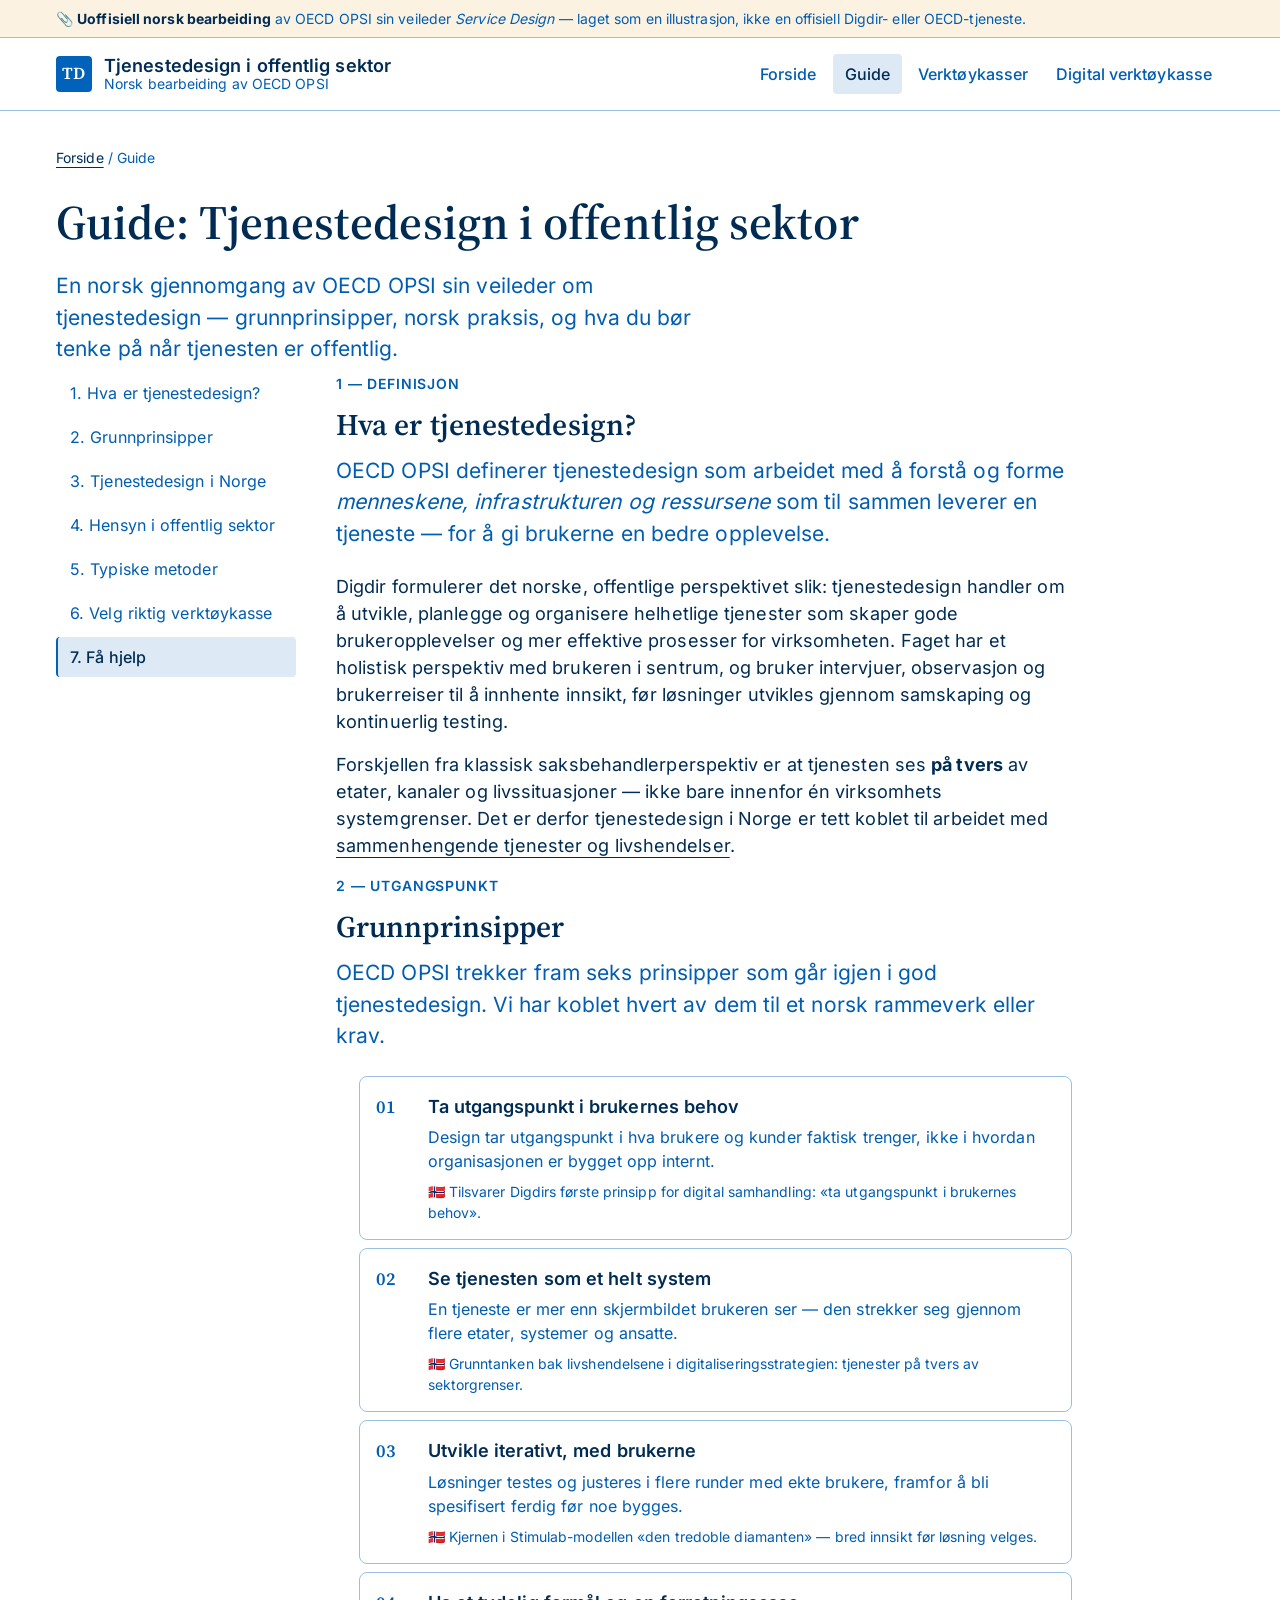
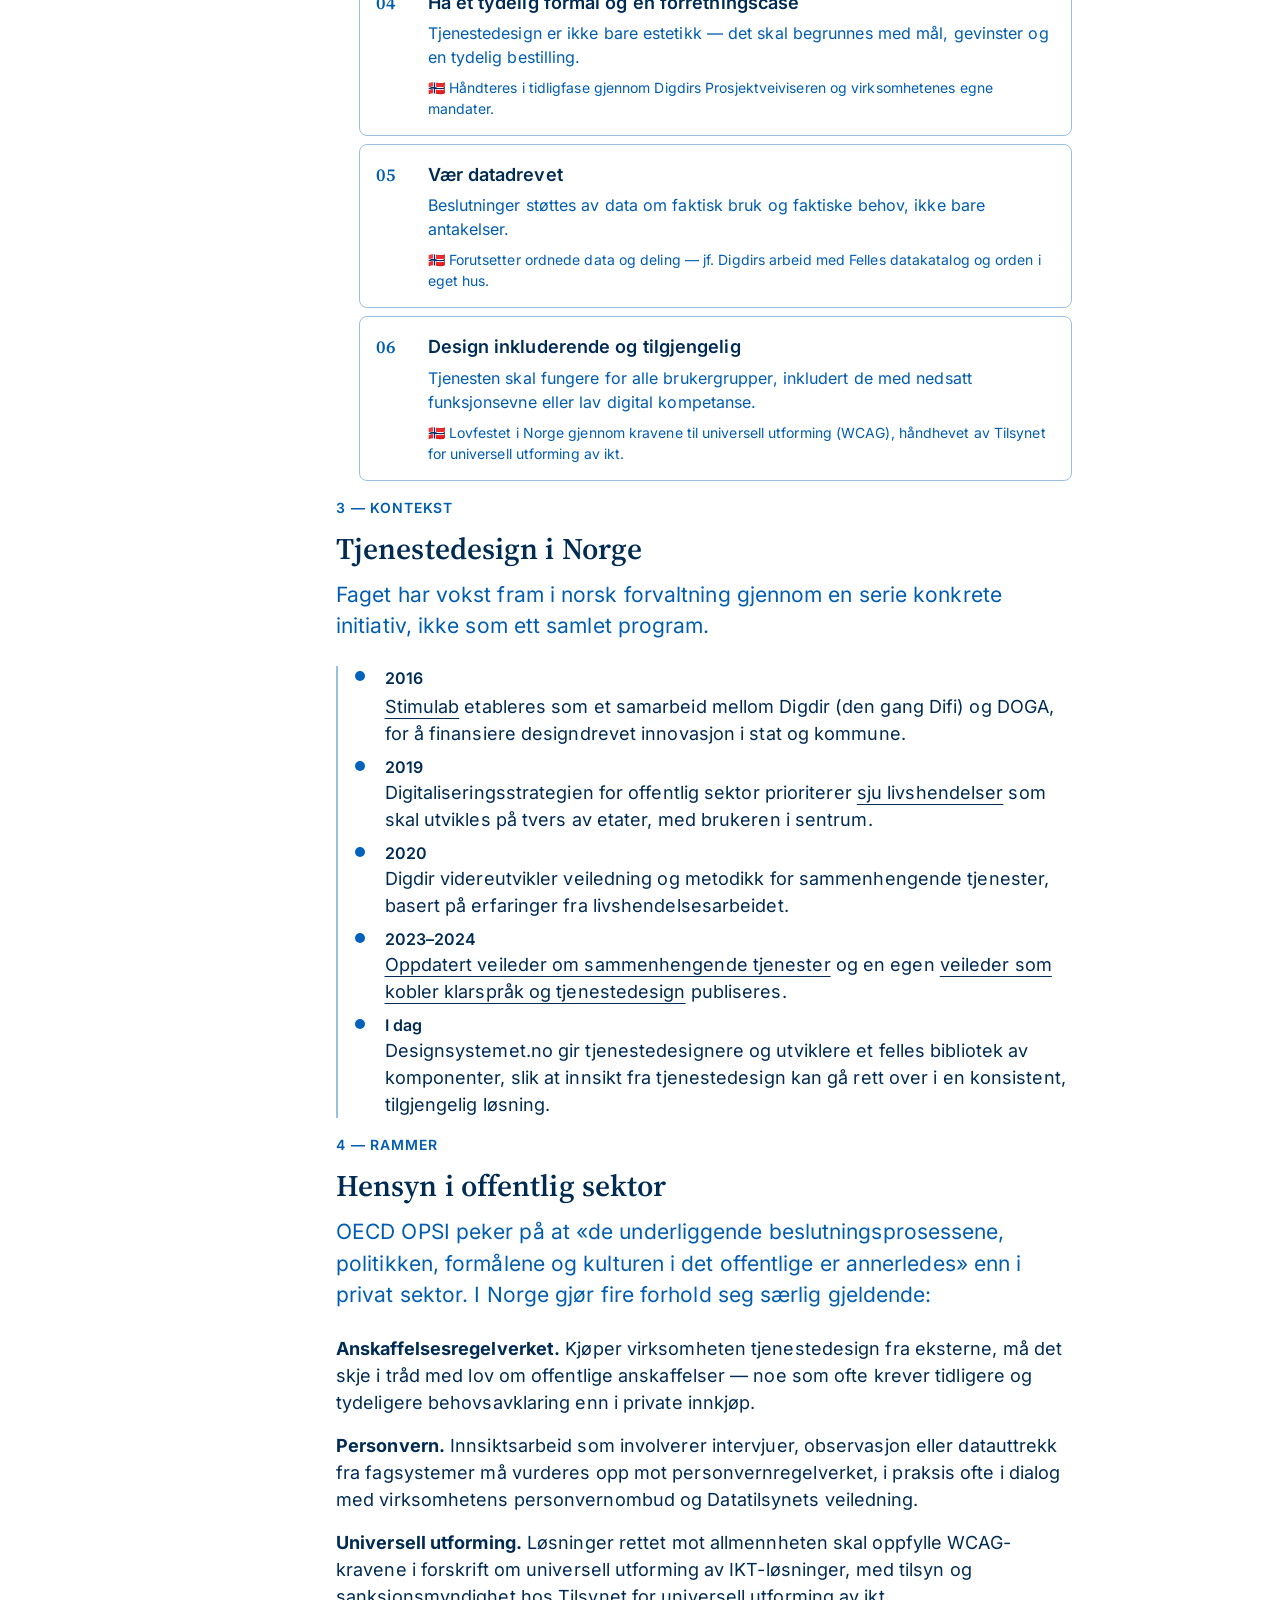
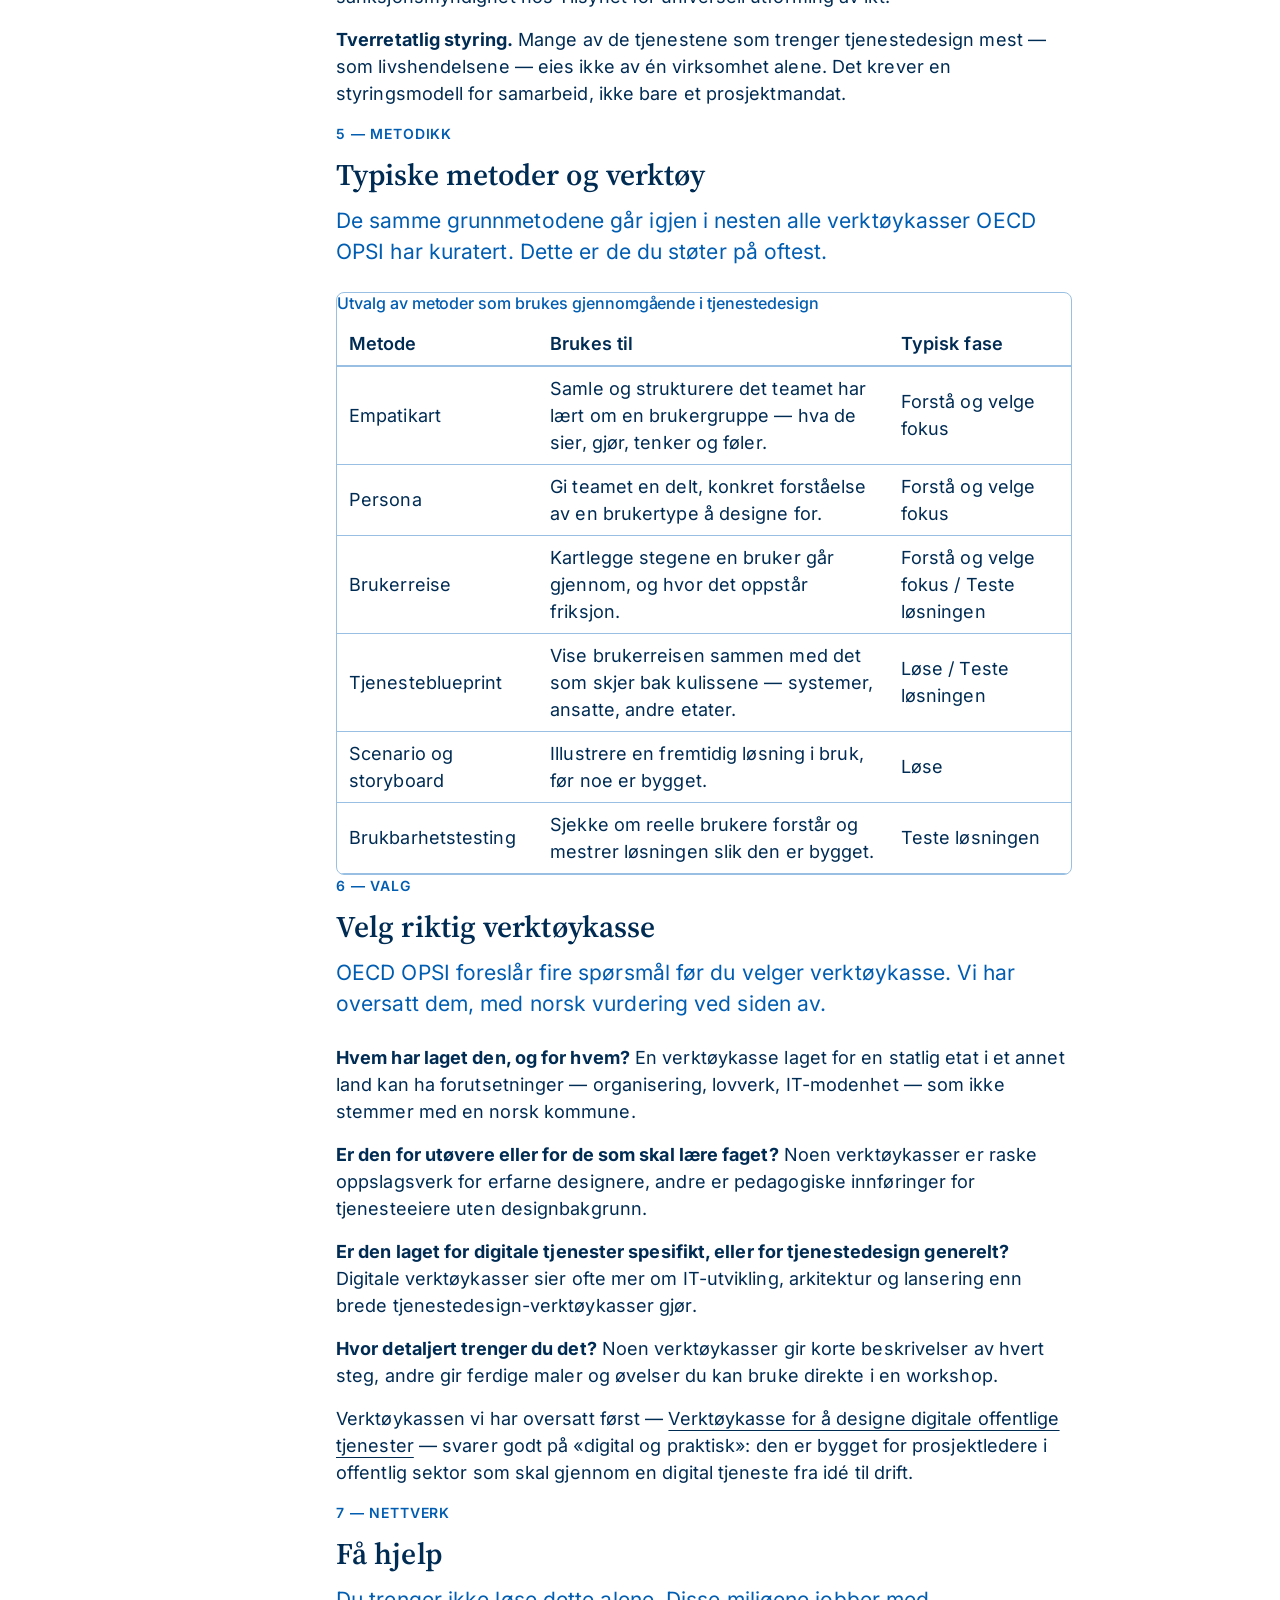
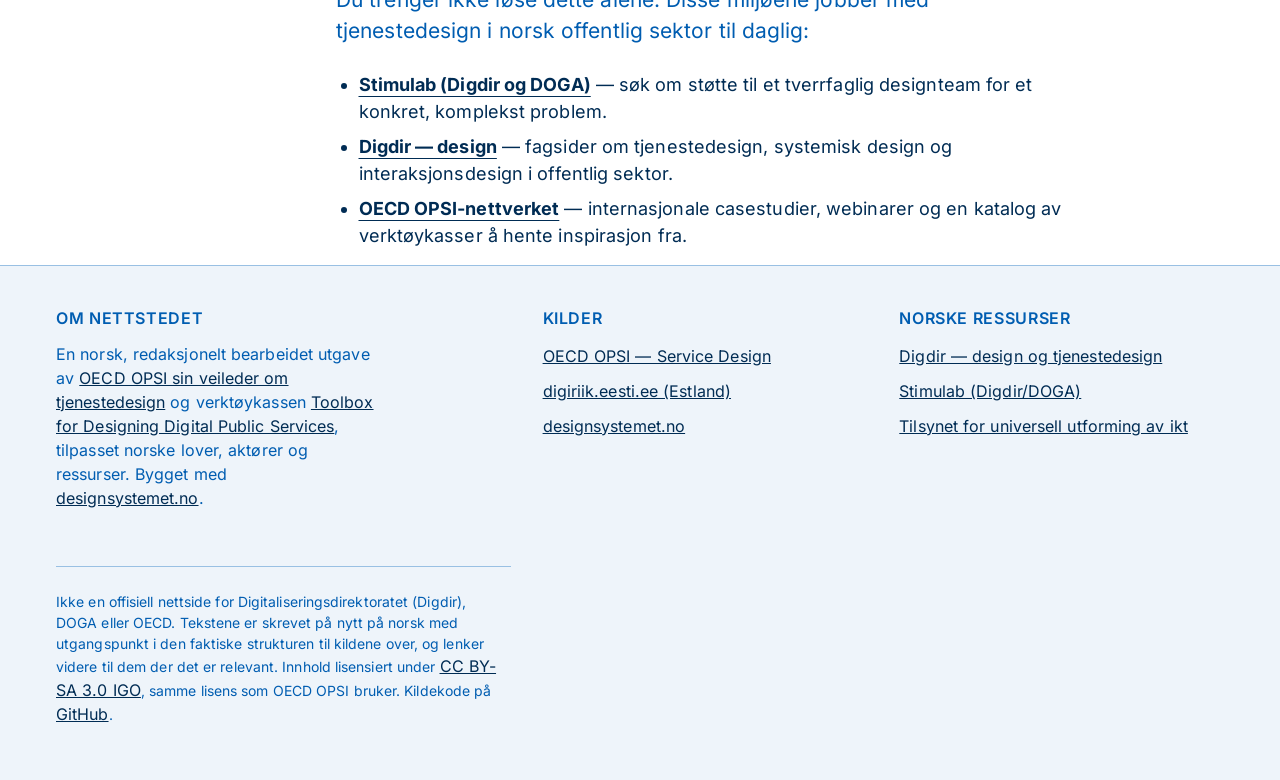
==== guide/index.html @ 81348924 "Første versjon: norsk lokalisering av OECD OPSI Service Design Statisk nettsted som bearbeider OECD " ====
<!DOCTYPE html>
<html lang="nb">
<head>
<meta charset="utf-8">
<meta name="viewport" content="width=device-width, initial-scale=1">
<title>Guide: Tjenestedesign i offentlig sektor</title>
<meta name="description" content="Grunnprinsipper, norsk praksis og hensyn i offentlig sektor — norsk gjennomgang av OECD OPSI sin veileder om tjenestedesign.">
<link rel="canonical" href="https://finnuro.github.io/tjenestedesign-no/guide/">
<link rel="icon" href="../assets/favicon.svg" type="image/svg+xml">
<link rel="stylesheet" href="../assets/css/fonts.css">
<link rel="stylesheet" href="../assets/css/vendor/designsystemet.css">
<link rel="stylesheet" href="../assets/css/vendor/designsystemet-theme.css">
<link rel="stylesheet" href="../assets/css/site.css">
<meta property="og:title" content="Guide: Tjenestedesign i offentlig sektor">
<meta property="og:description" content="Grunnprinsipper, norsk praksis og hensyn i offentlig sektor — norsk gjennomgang av OECD OPSI sin veileder om tjenestedesign.">
<meta property="og:type" content="website">
</head>
<body>

<a class="ds-link skip-to-content" href="#main">Hopp til innhold</a>

<div class="disclaimer-bar">
  <div class="wrap">
    <span>📎 <strong>Uoffisiell norsk bearbeiding</strong> av OECD OPSI sin veileder <em>Service Design</em> — laget som en illustrasjon, ikke en offisiell Digdir- eller OECD-tjeneste.</span>
  </div>
</div>

<header class="site-header">
  <div class="wrap">
    <a class="brand plain" href="../">
      <span class="brand__mark" aria-hidden="true">TD</span>
      <span class="brand__text">
        <span class="brand__title">Tjenestedesign i offentlig sektor</span>
        <span class="brand__subtitle">Norsk bearbeiding av OECD OPSI</span>
      </span>
    </a>
    <nav class="main-nav" aria-label="Hovedmeny">
      <a href="../">Forside</a>
      <a href="../guide/" aria-current="page">Guide</a>
      <a href="../verktoykasser/">Verktøykasser</a>
      <a href="../verktoykasser/digitale-offentlige-tjenester/">Digital verktøykasse</a>
    </nav>
  </div>
</header>

<main id="main">
  <div class="wrap page-head">
    <span style="font-size:var(--ds-body-xs-font-size); color:var(--ds-color-text-subtle);"><a class="ds-link" href="../">Forside</a> / Guide</span>
    <h1>Guide: Tjenestedesign i offentlig sektor</h1>
    <p class="lead">En norsk gjennomgang av OECD OPSI sin veileder om tjenestedesign — grunnprinsipper, norsk praksis, og hva du bør tenke på når tjenesten er offentlig.</p>
  </div>

  <div class="wrap guide-layout">
    <nav class="guide-nav" aria-label="Innhold i guiden">
      <a href="#hva-er-tjenestedesign" data-anchor="hva-er-tjenestedesign">1. Hva er tjenestedesign?</a>
      <a href="#grunnprinsipper" data-anchor="grunnprinsipper">2. Grunnprinsipper</a>
      <a href="#tjenestedesign-i-norge" data-anchor="tjenestedesign-i-norge">3. Tjenestedesign i Norge</a>
      <a href="#hensyn-offentlig-sektor" data-anchor="hensyn-offentlig-sektor">4. Hensyn i offentlig sektor</a>
      <a href="#metoder-og-verktoy" data-anchor="metoder-og-verktoy">5. Typiske metoder</a>
      <a href="#velge-verktoykasse" data-anchor="velge-verktoykasse">6. Velg riktig verktøykasse</a>
      <a href="#fa-hjelp" data-anchor="fa-hjelp">7. Få hjelp</a>
    </nav>

    <article class="guide-article">
      <section id="hva-er-tjenestedesign">
        <span class="section-num">1 — Definisjon</span>
        <h2>Hva er tjenestedesign?</h2>
        <p class="intro">OECD OPSI definerer tjenestedesign som arbeidet med å forstå og forme <em>menneskene, infrastrukturen og ressursene</em> som til sammen leverer en tjeneste — for å gi brukerne en bedre opplevelse.</p>
        <p>Digdir formulerer det norske, offentlige perspektivet slik: tjenestedesign handler om å utvikle, planlegge og organisere helhetlige tjenester som skaper gode brukeropplevelser og mer effektive prosesser for virksomheten. Faget har et holistisk perspektiv med brukeren i sentrum, og bruker intervjuer, observasjon og brukerreiser til å innhente innsikt, før løsninger utvikles gjennom samskaping og kontinuerlig testing.</p>
        <p>Forskjellen fra klassisk saksbehandlerperspektiv er at tjenesten ses <strong>på tvers</strong> av etater, kanaler og livssituasjoner — ikke bare innenfor én virksomhets systemgrenser. Det er derfor tjenestedesign i Norge er tett koblet til arbeidet med <a class="ds-link" href="https://www.digdir.no/sammenhengende-tjenester/arbeidet-med-de-sju-livshendelsene/1170" target="_blank" rel="noopener">sammenhengende tjenester og livshendelser</a>.</p>
      </section>

      <section id="grunnprinsipper">
        <span class="section-num">2 — Utgangspunkt</span>
        <h2>Grunnprinsipper</h2>
        <p class="intro">OECD OPSI trekker fram seks prinsipper som går igjen i god tjenestedesign. Vi har koblet hvert av dem til et norsk rammeverk eller krav.</p>
        <ol class="principle-list">
          <li>
            <span class="n">01</span>
            <div>
              <h4>Ta utgangspunkt i brukernes behov</h4>
              <p>Design tar utgangspunkt i hva brukere og kunder faktisk trenger, ikke i hvordan organisasjonen er bygget opp internt.</p>
              <span class="no-note">🇳🇴 Tilsvarer Digdirs første prinsipp for digital samhandling: «ta utgangspunkt i brukernes behov».</span>
            </div>
          </li>
          <li>
            <span class="n">02</span>
            <div>
              <h4>Se tjenesten som et helt system</h4>
              <p>En tjeneste er mer enn skjermbildet brukeren ser — den strekker seg gjennom flere etater, systemer og ansatte.</p>
              <span class="no-note">🇳🇴 Grunntanken bak livshendelsene i digitaliseringsstrategien: tjenester på tvers av sektorgrenser.</span>
            </div>
          </li>
          <li>
            <span class="n">03</span>
            <div>
              <h4>Utvikle iterativt, med brukerne</h4>
              <p>Løsninger testes og justeres i flere runder med ekte brukere, framfor å bli spesifisert ferdig før noe bygges.</p>
              <span class="no-note">🇳🇴 Kjernen i Stimulab-modellen «den tredoble diamanten» — bred innsikt før løsning velges.</span>
            </div>
          </li>
          <li>
            <span class="n">04</span>
            <div>
              <h4>Ha et tydelig formål og en forretningscase</h4>
              <p>Tjenestedesign er ikke bare estetikk — det skal begrunnes med mål, gevinster og en tydelig bestilling.</p>
              <span class="no-note">🇳🇴 Håndteres i tidligfase gjennom Digdirs Prosjektveiviseren og virksomhetenes egne mandater.</span>
            </div>
          </li>
          <li>
            <span class="n">05</span>
            <div>
              <h4>Vær datadrevet</h4>
              <p>Beslutninger støttes av data om faktisk bruk og faktiske behov, ikke bare antakelser.</p>
              <span class="no-note">🇳🇴 Forutsetter ordnede data og deling — jf. Digdirs arbeid med Felles datakatalog og orden i eget hus.</span>
            </div>
          </li>
          <li>
            <span class="n">06</span>
            <div>
              <h4>Design inkluderende og tilgjengelig</h4>
              <p>Tjenesten skal fungere for alle brukergrupper, inkludert de med nedsatt funksjonsevne eller lav digital kompetanse.</p>
              <span class="no-note">🇳🇴 Lovfestet i Norge gjennom kravene til universell utforming (WCAG), håndhevet av Tilsynet for universell utforming av ikt.</span>
            </div>
          </li>
        </ol>
      </section>

      <section id="tjenestedesign-i-norge">
        <span class="section-num">3 — Kontekst</span>
        <h2>Tjenestedesign i Norge</h2>
        <p class="intro">Faget har vokst fram i norsk forvaltning gjennom en serie konkrete initiativ, ikke som ett samlet program.</p>
        <ul class="timeline">
          <li><span class="yr">2016</span><p><a class="ds-link" href="https://doga.no/aktiviteter/design-og-innovasjon/stimulab/dette-er-stimulab/" target="_blank" rel="noopener">Stimulab</a> etableres som et samarbeid mellom Digdir (den gang Difi) og DOGA, for å finansiere designdrevet innovasjon i stat og kommune.</p></li>
          <li><span class="yr">2019</span>Digitaliseringsstrategien for offentlig sektor prioriterer <a class="ds-link" href="https://www.digdir.no/handlingsplanen/prioriterte-livshendelser/2594" target="_blank" rel="noopener">sju livshendelser</a> som skal utvikles på tvers av etater, med brukeren i sentrum.</li>
          <li><span class="yr">2020</span>Digdir videreutvikler veiledning og metodikk for sammenhengende tjenester, basert på erfaringer fra livshendelsesarbeidet.</li>
          <li><span class="yr">2023–2024</span><a class="ds-link" href="https://www.digdir.no/sammenhengende-tjenester/oppdatert-veileder-om-sammenhengende-tjenester/5551" target="_blank" rel="noopener">Oppdatert veileder om sammenhengende tjenester</a> og en egen <a class="ds-link" href="https://www.digdir.no/klart-sprak/ny-veileder-om-klart-sprak-i-utvikling-av-digitale-tjenester/3603" target="_blank" rel="noopener">veileder som kobler klarspråk og tjenestedesign</a> publiseres.</li>
          <li><span class="yr">I dag</span>Designsystemet.no gir tjenestedesignere og utviklere et felles bibliotek av komponenter, slik at innsikt fra tjenestedesign kan gå rett over i en konsistent, tilgjengelig løsning.</li>
        </ul>
      </section>

      <section id="hensyn-offentlig-sektor">
        <span class="section-num">4 — Rammer</span>
        <h2>Hensyn i offentlig sektor</h2>
        <p class="intro">OECD OPSI peker på at «de underliggende beslutningsprosessene, politikken, formålene og kulturen i det offentlige er annerledes» enn i privat sektor. I Norge gjør fire forhold seg særlig gjeldende:</p>
        <p><strong>Anskaffelsesregelverket.</strong> Kjøper virksomheten tjenestedesign fra eksterne, må det skje i tråd med lov om offentlige anskaffelser — noe som ofte krever tidligere og tydeligere behovsavklaring enn i private innkjøp.</p>
        <p><strong>Personvern.</strong> Innsiktsarbeid som involverer intervjuer, observasjon eller datauttrekk fra fagsystemer må vurderes opp mot personvernregelverket, i praksis ofte i dialog med virksomhetens personvernombud og Datatilsynets veiledning.</p>
        <p><strong>Universell utforming.</strong> Løsninger rettet mot allmennheten skal oppfylle WCAG-kravene i forskrift om universell utforming av IKT-løsninger, med tilsyn og sanksjonsmyndighet hos Tilsynet for universell utforming av ikt.</p>
        <p><strong>Tverretatlig styring.</strong> Mange av de tjenestene som trenger tjenestedesign mest — som livshendelsene — eies ikke av én virksomhet alene. Det krever en styringsmodell for samarbeid, ikke bare et prosjektmandat.</p>
      </section>

      <section id="metoder-og-verktoy">
        <span class="section-num">5 — Metodikk</span>
        <h2>Typiske metoder og verktøy</h2>
        <p class="intro">De samme grunnmetodene går igjen i nesten alle verktøykasser OECD OPSI har kuratert. Dette er de du støter på oftest.</p>
        <div class="table-scroll">
          <table class="ds-table">
            <caption>Utvalg av metoder som brukes gjennomgående i tjenestedesign</caption>
            <thead>
              <tr><th scope="col">Metode</th><th scope="col">Brukes til</th><th scope="col">Typisk fase</th></tr>
            </thead>
            <tbody>
              <tr><td>Empatikart</td><td>Samle og strukturere det teamet har lært om en brukergruppe — hva de sier, gjør, tenker og føler.</td><td>Forstå og velge fokus</td></tr>
              <tr><td>Persona</td><td>Gi teamet en delt, konkret forståelse av en brukertype å designe for.</td><td>Forstå og velge fokus</td></tr>
              <tr><td>Brukerreise</td><td>Kartlegge stegene en bruker går gjennom, og hvor det oppstår friksjon.</td><td>Forstå og velge fokus / Teste løsningen</td></tr>
              <tr><td>Tjenesteblueprint</td><td>Vise brukerreisen sammen med det som skjer bak kulissene — systemer, ansatte, andre etater.</td><td>Løse / Teste løsningen</td></tr>
              <tr><td>Scenario og storyboard</td><td>Illustrere en fremtidig løsning i bruk, før noe er bygget.</td><td>Løse</td></tr>
              <tr><td>Brukbarhetstesting</td><td>Sjekke om reelle brukere forstår og mestrer løsningen slik den er bygget.</td><td>Teste løsningen</td></tr>
            </tbody>
          </table>
        </div>
      </section>

      <section id="velge-verktoykasse">
        <span class="section-num">6 — Valg</span>
        <h2>Velg riktig verktøykasse</h2>
        <p class="intro">OECD OPSI foreslår fire spørsmål før du velger verktøykasse. Vi har oversatt dem, med norsk vurdering ved siden av.</p>
        <p><strong>Hvem har laget den, og for hvem?</strong> En verktøykasse laget for en statlig etat i et annet land kan ha forutsetninger — organisering, lovverk, IT-modenhet — som ikke stemmer med en norsk kommune.</p>
        <p><strong>Er den for utøvere eller for de som skal lære faget?</strong> Noen verktøykasser er raske oppslagsverk for erfarne designere, andre er pedagogiske innføringer for tjenesteeiere uten designbakgrunn.</p>
        <p><strong>Er den laget for digitale tjenester spesifikt, eller for tjenestedesign generelt?</strong> Digitale verktøykasser sier ofte mer om IT-utvikling, arkitektur og lansering enn brede tjenestedesign-verktøykasser gjør.</p>
        <p><strong>Hvor detaljert trenger du det?</strong> Noen verktøykasser gir korte beskrivelser av hvert steg, andre gir ferdige maler og øvelser du kan bruke direkte i en workshop.</p>
        <p>Verktøykassen vi har oversatt først — <a class="ds-link" href="../verktoykasser/digitale-offentlige-tjenester/">Verktøykasse for å designe digitale offentlige tjenester</a> — svarer godt på «digital og praktisk»: den er bygget for prosjektledere i offentlig sektor som skal gjennom en digital tjeneste fra idé til drift.</p>
      </section>

      <section id="fa-hjelp">
        <span class="section-num">7 — Nettverk</span>
        <h2>Få hjelp</h2>
        <p class="intro">Du trenger ikke løse dette alene. Disse miljøene jobber med tjenestedesign i norsk offentlig sektor til daglig:</p>
        <ul>
          <li><strong><a class="ds-link" href="https://doga.no/aktiviteter/design-og-innovasjon/stimulab/" target="_blank" rel="noopener">Stimulab (Digdir og DOGA)</a></strong> — søk om støtte til et tverrfaglig designteam for et konkret, komplekst problem.</li>
          <li><strong><a class="ds-link" href="https://www.digdir.no/innovasjon/design/3075" target="_blank" rel="noopener">Digdir — design</a></strong> — fagsider om tjenestedesign, systemisk design og interaksjonsdesign i offentlig sektor.</li>
          <li><strong><a class="ds-link" href="https://oecd-opsi.org/guide/service-design/" target="_blank" rel="noopener">OECD OPSI-nettverket</a></strong> — internasjonale casestudier, webinarer og en katalog av verktøykasser å hente inspirasjon fra.</li>
        </ul>
      </section>
    </article>
  </div>
</main>

<footer class="site-footer">
  <div class="wrap">
    <div>
      <h3>Om nettstedet</h3>
      <p style="font-size:var(--ds-body-sm-font-size); color:var(--ds-color-text-subtle); max-width:32ch; margin:0;">
        En norsk, redaksjonelt bearbeidet utgave av
        <a href="https://oecd-opsi.org/guide/service-design/" target="_blank" rel="noopener">OECD OPSI sin veileder om tjenestedesign</a>
        og verktøykassen
        <a href="https://oecd-opsi.org/toolkits/toolbox-for-designing-digital-public-services/" target="_blank" rel="noopener">Toolbox for Designing Digital Public Services</a>,
        tilpasset norske lover, aktører og ressurser. Bygget med
        <a href="https://designsystemet.no/" target="_blank" rel="noopener">designsystemet.no</a>.
      </p>
    </div>
    <div>
      <h3>Kilder</h3>
      <ul>
        <li><a href="https://oecd-opsi.org/guide/service-design/" target="_blank" rel="noopener">OECD OPSI — Service Design</a></li>
        <li><a href="https://digiriik.eesti.ee/" target="_blank" rel="noopener">digiriik.eesti.ee (Estland)</a></li>
        <li><a href="https://designsystemet.no/" target="_blank" rel="noopener">designsystemet.no</a></li>
      </ul>
    </div>
    <div>
      <h3>Norske ressurser</h3>
      <ul>
        <li><a href="https://www.digdir.no/innovasjon/design/3075" target="_blank" rel="noopener">Digdir — design og tjenestedesign</a></li>
        <li><a href="https://doga.no/aktiviteter/design-og-innovasjon/stimulab/" target="_blank" rel="noopener">Stimulab (Digdir/DOGA)</a></li>
        <li><a href="https://www.uutilsynet.no/" target="_blank" rel="noopener">Tilsynet for universell utforming av ikt</a></li>
      </ul>
    </div>
    <p class="fine">
      Ikke en offisiell nettside for Digitaliseringsdirektoratet (Digdir), DOGA eller OECD. Tekstene er skrevet på nytt på norsk med utgangspunkt i den faktiske strukturen til kildene over, og lenker videre til dem der det er relevant. Innhold lisensiert under
      <a href="https://creativecommons.org/licenses/by-sa/3.0/igo/" target="_blank" rel="noopener">CC BY-SA 3.0 IGO</a>, samme lisens som OECD OPSI bruker. Kildekode på
      <a href="https://github.com/FinnurO/tjenestedesign-no" target="_blank" rel="noopener">GitHub</a>.
    </p>
  </div>
</footer>

<script>
(function(){
  // --- Bridge Artifact-/nettleser-tema til designsystemet sitt data-color-scheme ---
  var root = document.documentElement;
  function syncScheme(){
    var t = root.getAttribute('data-theme');
    root.setAttribute('data-color-scheme', t === 'dark' ? 'dark' : t === 'light' ? 'light' : 'auto');
  }
  syncScheme();
  new MutationObserver(syncScheme).observe(root, { attributes:true, attributeFilter:['data-theme'] });

  // --- Guide: fremhev aktivt underkapittel i venstremenyen ved skrolling ---
  var guideSections = document.querySelectorAll('.guide-article > section[id]');
  var guideLinks = document.querySelectorAll('.guide-nav a');
  if(guideSections.length && 'IntersectionObserver' in window){
    var io = new IntersectionObserver(function(entries){
      entries.forEach(function(e){
        if(e.isIntersecting){
          guideLinks.forEach(function(l){ l.classList.toggle('active', l.dataset.anchor === e.target.id); });
        }
      });
    }, { rootMargin: '-20% 0px -70% 0px' });
    guideSections.forEach(function(s){ io.observe(s); });
  }
})();
</script>
</body>
</html>
---- assets/css/fonts.css ----
/*!
 * Selv-hostede fonter — Inter og Source Serif 4, begge lisensiert under
 * SIL Open Font License 1.1, hentet som variabel-font-filer (latin-
 * subsett, dekker norske æ/ø/å) fra Google Fonts.
 * Selv-hostet av personvernhensyn, i tråd med praksis ellers i norsk
 * offentlig sektor (unngår at besøkendes IP sendes til Google ved lasting).
 */
@font-face{
  font-family:'Inter';
  font-style:normal;
  font-weight:400 700;
  font-display:swap;
  src:url('../fonts/Inter-variable-latin.woff2') format('woff2-variations'), url('../fonts/Inter-variable-latin.woff2') format('woff2');
}
@font-face{
  font-family:'Source Serif 4';
  font-style:normal;
  font-weight:500 600;
  font-display:swap;
  src:url('../fonts/SourceSerif4-variable-latin.woff2') format('woff2-variations'), url('../fonts/SourceSerif4-variable-latin.woff2') format('woff2');
}
---- assets/css/vendor/designsystemet-theme.css ----
/*!
 * Designsystemet — tema/tokens (farger, typografi, størrelser, lys/mørk)
 * Kilde: @digdir/designsystemet-css v1.21.0 (dist/theme/designsystemet.css)
 * https://designsystemet.no/ · https://github.com/digdir/designsystemet
 * (c) Digitaliseringsdirektoratet (Digdir) — lisensiert under MIT.
 */
@layer ds.theme.size-mode{:root{--ds-size-mode-font-size--sm:1;--ds-size-mode-font-size--md:1.125;--ds-size-mode-font-size--lg:1.3125}:root,[data-size]{--ds-size:var(--ds-size--md);--ds-size--sm:var(--ds-size,);--ds-size--md:var(--ds-size,);--ds-size--lg:var(--ds-size,);--ds-size-mode-font-size:var(--ds-size--sm, var(--ds-size-mode-font-size--sm)) var(--ds-size--md, var(--ds-size-mode-font-size--md)) var(--ds-size--lg, var(--ds-size-mode-font-size--lg))}[data-size=sm]{--ds-size:var(--ds-size--sm)}[data-size=md]{--ds-size:var(--ds-size--md)}[data-size=lg]{--ds-size:var(--ds-size--lg)}}@layer ds.theme.type-scale{:root,[data-size]{--_ds-font-size-factor:calc(var(--ds-size-mode-font-size)/(var(--ds-size-base)/16));--ds-font-size-1:calc(0.75rem*var(--_ds-font-size-factor));--ds-font-size-2:calc(0.875rem*var(--_ds-font-size-factor));--ds-font-size-3:calc(1rem*var(--_ds-font-size-factor));--ds-font-size-4:calc(1.125rem*var(--_ds-font-size-factor));--ds-font-size-5:calc(1.3125rem*var(--_ds-font-size-factor));--ds-font-size-6:calc(1.5rem*var(--_ds-font-size-factor));--ds-font-size-7:calc(1.875rem*var(--_ds-font-size-factor));--ds-font-size-8:calc(2.25rem*var(--_ds-font-size-factor));--ds-font-size-9:calc(3rem*var(--_ds-font-size-factor));--ds-font-size-10:calc(3.75rem*var(--_ds-font-size-factor));--ds-heading-2xl-font-size:var(--ds-font-size-10);--ds-heading-xl-font-size:var(--ds-font-size-9);--ds-heading-lg-font-size:var(--ds-font-size-8);--ds-heading-md-font-size:var(--ds-font-size-7);--ds-heading-sm-font-size:var(--ds-font-size-6);--ds-heading-xs-font-size:var(--ds-font-size-5);--ds-heading-2xs-font-size:var(--ds-font-size-4);--ds-body-xl-font-size:var(--ds-font-size-6);--ds-body-lg-font-size:var(--ds-font-size-5);--ds-body-md-font-size:var(--ds-font-size-4);--ds-body-sm-font-size:var(--ds-font-size-3);--ds-body-xs-font-size:var(--ds-font-size-2);--ds-body-short-xl-font-size:var(--ds-font-size-6);--ds-body-short-lg-font-size:var(--ds-font-size-5);--ds-body-short-md-font-size:var(--ds-font-size-4);--ds-body-short-sm-font-size:var(--ds-font-size-3);--ds-body-short-xs-font-size:var(--ds-font-size-2);--ds-body-long-xl-font-size:var(--ds-font-size-6);--ds-body-long-lg-font-size:var(--ds-font-size-5);--ds-body-long-md-font-size:var(--ds-font-size-4);--ds-body-long-sm-font-size:var(--ds-font-size-3);--ds-body-long-xs-font-size:var(--ds-font-size-2)}@supports (width:round(down,.1em,1px)){:root,[data-size]{--ds-font-size-1:round(calc(0.75rem*var(--_ds-font-size-factor)), 1px);--ds-font-size-2:round(calc(0.875rem*var(--_ds-font-size-factor)), 1px);--ds-font-size-3:round(calc(1rem*var(--_ds-font-size-factor)), 1px);--ds-font-size-4:round(calc(1.125rem*var(--_ds-font-size-factor)), 1px);--ds-font-size-5:round(calc(1.3125rem*var(--_ds-font-size-factor)), 1px);--ds-font-size-6:round(calc(1.5rem*var(--_ds-font-size-factor)), 1px);--ds-font-size-7:round(calc(1.875rem*var(--_ds-font-size-factor)), 1px);--ds-font-size-8:round(calc(2.25rem*var(--_ds-font-size-factor)), 1px);--ds-font-size-9:round(calc(3rem*var(--_ds-font-size-factor)), 1px);--ds-font-size-10:round(calc(3.75rem*var(--_ds-font-size-factor)), 1px)}}}@layer ds.theme.color-scheme.light{:root,[data-color-scheme=light]{--ds-color-accent-background-default:#fff;--ds-color-accent-background-tinted:#eef4fa;--ds-color-accent-surface-default:#fff;--ds-color-accent-surface-tinted:#ddeaf6;--ds-color-accent-surface-hover:#c7ddf0;--ds-color-accent-surface-active:#afcee9;--ds-color-accent-border-subtle:#99c0e3;--ds-color-accent-border-default:#2a7cc5;--ds-color-accent-border-strong:#005db1;--ds-color-accent-text-subtle:#005db1;--ds-color-accent-text-default:#002c54;--ds-color-accent-base-default:#0062ba;--ds-color-accent-base-hover:#004f96;--ds-color-accent-base-active:#003d75;--ds-color-accent-base-contrast-subtle:#dbe9f5;--ds-color-accent-base-contrast-default:#fff;--ds-color-brand1-background-default:#fff;--ds-color-brand1-background-tinted:#edf5f3;--ds-color-brand1-surface-default:#fff;--ds-color-brand1-surface-tinted:#dcece8;--ds-color-brand1-surface-hover:#c6dfd9;--ds-color-brand1-surface-active:#add2c9;--ds-color-brand1-border-subtle:#96c5b9;--ds-color-brand1-border-default:#25876f;--ds-color-brand1-border-strong:#0b6a53;--ds-color-brand1-text-subtle:#0b6a53;--ds-color-brand1-text-default:#053227;--ds-color-brand1-base-default:#0d7a5f;--ds-color-brand1-base-hover:#0b644e;--ds-color-brand1-base-active:#084f3d;--ds-color-brand1-base-contrast-subtle:#ebf4f2;--ds-color-brand1-base-contrast-default:#fff;--ds-color-brand2-background-default:#fff;--ds-color-brand2-background-tinted:#f4f3f9;--ds-color-brand2-surface-default:#fff;--ds-color-brand2-surface-tinted:#eae7f3;--ds-color-brand2-surface-hover:#ddd7eb;--ds-color-brand2-surface-active:#cec6e3;--ds-color-brand2-border-subtle:#c1b6db;--ds-color-brand2-border-default:#826db7;--ds-color-brand2-border-strong:#674da7;--ds-color-brand2-text-subtle:#674da7;--ds-color-brand2-text-default:#312256;--ds-color-brand2-base-default:#5b3fa0;--ds-color-brand2-base-hover:#47317c;--ds-color-brand2-base-active:#332359;--ds-color-brand2-base-contrast-subtle:#f1eff7;--ds-color-brand2-base-contrast-default:#fff;--ds-color-neutral-background-default:#fff;--ds-color-neutral-background-tinted:#f3f3f4;--ds-color-neutral-surface-default:#fff;--ds-color-neutral-surface-tinted:#e8e8e9;--ds-color-neutral-surface-hover:#d9dadb;--ds-color-neutral-surface-active:#c9cacb;--ds-color-neutral-border-subtle:#bbbcbd;--ds-color-neutral-border-default:#77797b;--ds-color-neutral-border-strong:#5b5d60;--ds-color-neutral-text-subtle:#5b5d60;--ds-color-neutral-text-default:#292c30;--ds-color-neutral-base-default:#24272b;--ds-color-neutral-base-hover:#36383c;--ds-color-neutral-base-active:#484a4e;--ds-color-neutral-base-contrast-subtle:#b9babb;--ds-color-neutral-base-contrast-default:#fff;--ds-color-info-background-default:#fff;--ds-color-info-background-tinted:#edf5fa;--ds-color-info-surface-default:#fff;--ds-color-info-surface-tinted:#dcebf6;--ds-color-info-surface-hover:#c5ddf0;--ds-color-info-surface-active:#abcfe9;--ds-color-info-border-subtle:#94c1e3;--ds-color-info-border-default:#1f7dc5;--ds-color-info-border-strong:#0860a3;--ds-color-info-text-subtle:#0860a3;--ds-color-info-text-default:#042d4d;--ds-color-info-base-default:#0a71c0;--ds-color-info-base-hover:#085d9f;--ds-color-info-base-active:#074a7e;--ds-color-info-base-contrast-subtle:#eff6fb;--ds-color-info-base-contrast-default:#fff;--ds-color-success-background-default:#fff;--ds-color-success-background-tinted:#ecf6ee;--ds-color-success-surface-default:#fff;--ds-color-success-surface-tinted:#daeddd;--ds-color-success-surface-hover:#c3e2c7;--ds-color-success-surface-active:#a8d5ae;--ds-color-success-border-subtle:#8fc997;--ds-color-success-border-default:#108c22;--ds-color-success-border-strong:#056d13;--ds-color-success-text-subtle:#056d13;--ds-color-success-text-default:#023409;--ds-color-success-base-default:#068718;--ds-color-success-base-hover:#057014;--ds-color-success-base-active:#045a10;--ds-color-success-base-contrast-subtle:#fafdfb;--ds-color-success-base-contrast-default:#fff;--ds-color-warning-background-default:#fff;--ds-color-warning-background-tinted:#fcf2e2;--ds-color-warning-surface-default:#fff;--ds-color-warning-surface-tinted:#fae6c6;--ds-color-warning-surface-hover:#f6d5a0;--ds-color-warning-surface-active:#f2c275;--ds-color-warning-border-subtle:#eeb04c;--ds-color-warning-border-default:#a56d13;--ds-color-warning-border-strong:#80540f;--ds-color-warning-text-subtle:#80540f;--ds-color-warning-text-default:#3c2807;--ds-color-warning-base-default:#ea9b1b;--ds-color-warning-base-hover:#cd8818;--ds-color-warning-base-active:#b27614;--ds-color-warning-base-contrast-subtle:#271a04;--ds-color-warning-base-contrast-default:#000;--ds-color-danger-background-default:#fff;--ds-color-danger-background-tinted:#fbf1f1;--ds-color-danger-surface-default:#fff;--ds-color-danger-surface-tinted:#f8e4e4;--ds-color-danger-surface-hover:#f3d2d2;--ds-color-danger-surface-active:#edbfbf;--ds-color-danger-border-subtle:#e8adad;--ds-color-danger-border-default:#ce4d4d;--ds-color-danger-border-strong:#b81a1a;--ds-color-danger-text-subtle:#b81a1a;--ds-color-danger-text-default:#590d0d;--ds-color-danger-base-default:#c01b1b;--ds-color-danger-base-hover:#9b1616;--ds-color-danger-base-active:#791111;--ds-color-danger-base-contrast-subtle:#f7e1e1;--ds-color-danger-base-contrast-default:#fff;--ds-color-focus-inner:#fff;--ds-color-focus-outer:#292c30;--ds-link-color-visited:#663299;color-scheme:light}@media (prefers-color-scheme:light){[data-color-scheme=auto]{--ds-color-accent-background-default:#fff;--ds-color-accent-background-tinted:#eef4fa;--ds-color-accent-surface-default:#fff;--ds-color-accent-surface-tinted:#ddeaf6;--ds-color-accent-surface-hover:#c7ddf0;--ds-color-accent-surface-active:#afcee9;--ds-color-accent-border-subtle:#99c0e3;--ds-color-accent-border-default:#2a7cc5;--ds-color-accent-border-strong:#005db1;--ds-color-accent-text-subtle:#005db1;--ds-color-accent-text-default:#002c54;--ds-color-accent-base-default:#0062ba;--ds-color-accent-base-hover:#004f96;--ds-color-accent-base-active:#003d75;--ds-color-accent-base-contrast-subtle:#dbe9f5;--ds-color-accent-base-contrast-default:#fff;--ds-color-brand1-background-default:#fff;--ds-color-brand1-background-tinted:#edf5f3;--ds-color-brand1-surface-default:#fff;--ds-color-brand1-surface-tinted:#dcece8;--ds-color-brand1-surface-hover:#c6dfd9;--ds-color-brand1-surface-active:#add2c9;--ds-color-brand1-border-subtle:#96c5b9;--ds-color-brand1-border-default:#25876f;--ds-color-brand1-border-strong:#0b6a53;--ds-color-brand1-text-subtle:#0b6a53;--ds-color-brand1-text-default:#053227;--ds-color-brand1-base-default:#0d7a5f;--ds-color-brand1-base-hover:#0b644e;--ds-color-brand1-base-active:#084f3d;--ds-color-brand1-base-contrast-subtle:#ebf4f2;--ds-color-brand1-base-contrast-default:#fff;--ds-color-brand2-background-default:#fff;--ds-color-brand2-background-tinted:#f4f3f9;--ds-color-brand2-surface-default:#fff;--ds-color-brand2-surface-tinted:#eae7f3;--ds-color-brand2-surface-hover:#ddd7eb;--ds-color-brand2-surface-active:#cec6e3;--ds-color-brand2-border-subtle:#c1b6db;--ds-color-brand2-border-default:#826db7;--ds-color-brand2-border-strong:#674da7;--ds-color-brand2-text-subtle:#674da7;--ds-color-brand2-text-default:#312256;--ds-color-brand2-base-default:#5b3fa0;--ds-color-brand2-base-hover:#47317c;--ds-color-brand2-base-active:#332359;--ds-color-brand2-base-contrast-subtle:#f1eff7;--ds-color-brand2-base-contrast-default:#fff;--ds-color-neutral-background-default:#fff;--ds-color-neutral-background-tinted:#f3f3f4;--ds-color-neutral-surface-default:#fff;--ds-color-neutral-surface-tinted:#e8e8e9;--ds-color-neutral-surface-hover:#d9dadb;--ds-color-neutral-surface-active:#c9cacb;--ds-color-neutral-border-subtle:#bbbcbd;--ds-color-neutral-border-default:#77797b;--ds-color-neutral-border-strong:#5b5d60;--ds-color-neutral-text-subtle:#5b5d60;--ds-color-neutral-text-default:#292c30;--ds-color-neutral-base-default:#24272b;--ds-color-neutral-base-hover:#36383c;--ds-color-neutral-base-active:#484a4e;--ds-color-neutral-base-contrast-subtle:#b9babb;--ds-color-neutral-base-contrast-default:#fff;--ds-color-info-background-default:#fff;--ds-color-info-background-tinted:#edf5fa;--ds-color-info-surface-default:#fff;--ds-color-info-surface-tinted:#dcebf6;--ds-color-info-surface-hover:#c5ddf0;--ds-color-info-surface-active:#abcfe9;--ds-color-info-border-subtle:#94c1e3;--ds-color-info-border-default:#1f7dc5;--ds-color-info-border-strong:#0860a3;--ds-color-info-text-subtle:#0860a3;--ds-color-info-text-default:#042d4d;--ds-color-info-base-default:#0a71c0;--ds-color-info-base-hover:#085d9f;--ds-color-info-base-active:#074a7e;--ds-color-info-base-contrast-subtle:#eff6fb;--ds-color-info-base-contrast-default:#fff;--ds-color-success-background-default:#fff;--ds-color-success-background-tinted:#ecf6ee;--ds-color-success-surface-default:#fff;--ds-color-success-surface-tinted:#daeddd;--ds-color-success-surface-hover:#c3e2c7;--ds-color-success-surface-active:#a8d5ae;--ds-color-success-border-subtle:#8fc997;--ds-color-success-border-default:#108c22;--ds-color-success-border-strong:#056d13;--ds-color-success-text-subtle:#056d13;--ds-color-success-text-default:#023409;--ds-color-success-base-default:#068718;--ds-color-success-base-hover:#057014;--ds-color-success-base-active:#045a10;--ds-color-success-base-contrast-subtle:#fafdfb;--ds-color-success-base-contrast-default:#fff;--ds-color-warning-background-default:#fff;--ds-color-warning-background-tinted:#fcf2e2;--ds-color-warning-surface-default:#fff;--ds-color-warning-surface-tinted:#fae6c6;--ds-color-warning-surface-hover:#f6d5a0;--ds-color-warning-surface-active:#f2c275;--ds-color-warning-border-subtle:#eeb04c;--ds-color-warning-border-default:#a56d13;--ds-color-warning-border-strong:#80540f;--ds-color-warning-text-subtle:#80540f;--ds-color-warning-text-default:#3c2807;--ds-color-warning-base-default:#ea9b1b;--ds-color-warning-base-hover:#cd8818;--ds-color-warning-base-active:#b27614;--ds-color-warning-base-contrast-subtle:#271a04;--ds-color-warning-base-contrast-default:#000;--ds-color-danger-background-default:#fff;--ds-color-danger-background-tinted:#fbf1f1;--ds-color-danger-surface-default:#fff;--ds-color-danger-surface-tinted:#f8e4e4;--ds-color-danger-surface-hover:#f3d2d2;--ds-color-danger-surface-active:#edbfbf;--ds-color-danger-border-subtle:#e8adad;--ds-color-danger-border-default:#ce4d4d;--ds-color-danger-border-strong:#b81a1a;--ds-color-danger-text-subtle:#b81a1a;--ds-color-danger-text-default:#590d0d;--ds-color-danger-base-default:#c01b1b;--ds-color-danger-base-hover:#9b1616;--ds-color-danger-base-active:#791111;--ds-color-danger-base-contrast-subtle:#f7e1e1;--ds-color-danger-base-contrast-default:#fff;--ds-color-focus-inner:#fff;--ds-color-focus-outer:#292c30;--ds-link-color-visited:#663299;color-scheme:light}}}@layer ds.theme.typography.secondary{[data-typography=secondary]{--ds-line-height-sm:1.3;--ds-line-height-md:1.5;--ds-line-height-lg:1.7;--ds-letter-spacing-1:-0.01em;--ds-letter-spacing-2:-0.005em;--ds-letter-spacing-3:-0.0025em;--ds-letter-spacing-4:-0.0015em;--ds-letter-spacing-5:0em;--ds-letter-spacing-6:0.0015em;--ds-letter-spacing-7:0.0025em;--ds-letter-spacing-8:0.005em;--ds-letter-spacing-9:0.015em;--ds-font-family:Inter;--ds-font-weight-medium:500;--ds-font-weight-semibold:600;--ds-font-weight-regular:400;--ds-heading-2xl-font-weight:500;--ds-heading-2xl-line-height:1.3;--ds-heading-2xl-letter-spacing:-0.01em;--ds-heading-xl-font-weight:500;--ds-heading-xl-line-height:1.3;--ds-heading-xl-letter-spacing:-0.01em;--ds-heading-lg-font-weight:500;--ds-heading-lg-line-height:1.3;--ds-heading-lg-letter-spacing:-0.005em;--ds-heading-md-font-weight:500;--ds-heading-md-line-height:1.3;--ds-heading-md-letter-spacing:-0.0025em;--ds-heading-sm-font-weight:500;--ds-heading-sm-line-height:1.3;--ds-heading-sm-letter-spacing:0em;--ds-heading-xs-font-weight:500;--ds-heading-xs-line-height:1.3;--ds-heading-xs-letter-spacing:0.0015em;--ds-heading-2xs-font-weight:500;--ds-heading-2xs-line-height:1.3;--ds-heading-2xs-letter-spacing:0.0015em;--ds-body-xl-font-weight:400;--ds-body-xl-line-height:1.5;--ds-body-xl-letter-spacing:0.005em;--ds-body-lg-font-weight:400;--ds-body-lg-line-height:1.5;--ds-body-lg-letter-spacing:0.005em;--ds-body-md-font-weight:400;--ds-body-md-line-height:1.5;--ds-body-md-letter-spacing:0.005em;--ds-body-sm-font-weight:400;--ds-body-sm-line-height:1.5;--ds-body-sm-letter-spacing:0.0025em;--ds-body-xs-font-weight:400;--ds-body-xs-line-height:1.5;--ds-body-xs-letter-spacing:0.0015em;--ds-body-short-xl-font-weight:400;--ds-body-short-xl-line-height:1.3;--ds-body-short-xl-letter-spacing:0.005em;--ds-body-short-lg-font-weight:400;--ds-body-short-lg-line-height:1.3;--ds-body-short-lg-letter-spacing:0.005em;--ds-body-short-md-font-weight:400;--ds-body-short-md-line-height:1.3;--ds-body-short-md-letter-spacing:0.005em;--ds-body-short-sm-font-weight:400;--ds-body-short-sm-line-height:1.3;--ds-body-short-sm-letter-spacing:0.0025em;--ds-body-short-xs-font-weight:400;--ds-body-short-xs-line-height:1.3;--ds-body-short-xs-letter-spacing:0.0015em;--ds-body-long-xl-font-weight:400;--ds-body-long-xl-line-height:1.7;--ds-body-long-xl-letter-spacing:0.005em;--ds-body-long-lg-font-weight:400;--ds-body-long-lg-line-height:1.7;--ds-body-long-lg-letter-spacing:0.005em;--ds-body-long-md-font-weight:400;--ds-body-long-md-line-height:1.7;--ds-body-long-md-letter-spacing:0.005em;--ds-body-long-sm-font-weight:400;--ds-body-long-sm-line-height:1.7;--ds-body-long-sm-letter-spacing:0.0025em;--ds-body-long-xs-font-weight:400;--ds-body-long-xs-line-height:1.7;--ds-body-long-xs-letter-spacing:0.0015em}}@layer ds.theme.size{:root,[data-size]{--ds-size-base:18;--ds-size-step:4;--ds-size-0:calc(var(--ds-size-unit)*0);--ds-size-1:calc(var(--ds-size-unit)*1);--ds-size-2:calc(var(--ds-size-unit)*2);--ds-size-3:calc(var(--ds-size-unit)*3);--ds-size-4:calc(var(--ds-size-unit)*4);--ds-size-5:calc(var(--ds-size-unit)*5);--ds-size-6:calc(var(--ds-size-unit)*6);--ds-size-7:calc(var(--ds-size-unit)*7);--ds-size-8:calc(var(--ds-size-unit)*8);--ds-size-9:calc(var(--ds-size-unit)*9);--ds-size-10:calc(var(--ds-size-unit)*10);--ds-size-11:calc(var(--ds-size-unit)*11);--ds-size-12:calc(var(--ds-size-unit)*12);--ds-size-13:calc(var(--ds-size-unit)*13);--ds-size-14:calc(var(--ds-size-unit)*14);--ds-size-15:calc(var(--ds-size-unit)*15);--ds-size-18:calc(var(--ds-size-unit)*18);--ds-size-22:calc(var(--ds-size-unit)*22);--ds-size-26:calc(var(--ds-size-unit)*26);--ds-size-30:calc(var(--ds-size-unit)*30);--ds-size-unit:calc(1rem*var(--ds-size-step)/var(--ds-size-base)*var(--ds-size-mode-font-size))}@supports (width:round(down,.1em,1px)){:root,[data-size]{--ds-size-0:round(down, calc(var(--ds-size-unit)*0), 1px);--ds-size-1:round(down, calc(var(--ds-size-unit)*1), 1px);--ds-size-2:round(down, calc(var(--ds-size-unit)*2), 1px);--ds-size-3:round(down, calc(var(--ds-size-unit)*3), 1px);--ds-size-4:round(down, calc(var(--ds-size-unit)*4), 1px);--ds-size-5:round(down, calc(var(--ds-size-unit)*5), 1px);--ds-size-6:round(down, calc(var(--ds-size-unit)*6), 1px);--ds-size-7:round(down, calc(var(--ds-size-unit)*7), 1px);--ds-size-8:round(down, calc(var(--ds-size-unit)*8), 1px);--ds-size-9:round(down, calc(var(--ds-size-unit)*9), 1px);--ds-size-10:round(down, calc(var(--ds-size-unit)*10), 1px);--ds-size-11:round(down, calc(var(--ds-size-unit)*11), 1px);--ds-size-12:round(down, calc(var(--ds-size-unit)*12), 1px);--ds-size-13:round(down, calc(var(--ds-size-unit)*13), 1px);--ds-size-14:round(down, calc(var(--ds-size-unit)*14), 1px);--ds-size-15:round(down, calc(var(--ds-size-unit)*15), 1px);--ds-size-18:round(down, calc(var(--ds-size-unit)*18), 1px);--ds-size-22:round(down, calc(var(--ds-size-unit)*22), 1px);--ds-size-26:round(down, calc(var(--ds-size-unit)*26), 1px);--ds-size-30:round(down, calc(var(--ds-size-unit)*30), 1px)}}}@layer ds.theme.semantic{:root{--ds-border-radius-base:0.25rem;--ds-border-radius-scale:0.25rem;--ds-border-radius-sm:min(var(--ds-border-radius-base)*0.5,var(--ds-border-radius-scale));--ds-border-radius-md:min(var(--ds-border-radius-base),var(--ds-border-radius-scale)*2);--ds-border-radius-lg:min(var(--ds-border-radius-base)*2,var(--ds-border-radius-scale)*5);--ds-border-radius-xl:min(var(--ds-border-radius-base)*3,var(--ds-border-radius-scale)*7);--ds-border-radius-default:var(--ds-border-radius-base);--ds-border-radius-full:624.9375rem;--ds-border-width-default:1px;--ds-border-width-focus:3px;--ds-shadow-xs:0 0 1px 0 rgba(0,0,0,.16), 0 1px 2px 0 rgba(0,0,0,.12);--ds-shadow-sm:0 0 1px 0 rgba(0,0,0,.15), 0 1px 2px 0 rgba(0,0,0,.12), 0 2px 4px 0 rgba(0,0,0,.1);--ds-shadow-md:0 0 1px 0 rgba(0,0,0,.14), 0 2px 4px 0 rgba(0,0,0,.12), 0 4px 8px 0 rgba(0,0,0,.12);--ds-shadow-lg:0 0 1px 0 rgba(0,0,0,.13), 0 3px 5px 0 rgba(0,0,0,.13), 0 6px 12px 0 rgba(0,0,0,.14);--ds-shadow-xl:0 0 1px 0 rgba(0,0,0,.12), 0 4px 8px 0 rgba(0,0,0,.16), 0 12px 24px 0 rgba(0,0,0,.16);--ds-opacity-disabled:30%}}@layer ds.theme.color-scheme.dark{[data-color-scheme=dark]{--ds-color-accent-background-default:#0c1927;--ds-color-accent-background-tinted:#102033;--ds-color-accent-surface-default:#142941;--ds-color-accent-surface-tinted:#172f4b;--ds-color-accent-surface-hover:#1a3757;--ds-color-accent-surface-active:#21446d;--ds-color-accent-border-subtle:#285182;--ds-color-accent-border-default:#5a84b4;--ds-color-accent-border-strong:#8eaacb;--ds-color-accent-text-subtle:#8eaacb;--ds-color-accent-text-default:#e7edf4;--ds-color-accent-base-default:#4c91cf;--ds-color-accent-base-hover:#6fa6d8;--ds-color-accent-base-active:#92bce1;--ds-color-accent-base-contrast-subtle:#0d1924;--ds-color-accent-base-contrast-default:#000;--ds-color-brand1-background-default:#0d1a16;--ds-color-brand1-background-tinted:#11231d;--ds-color-brand1-surface-default:#162c25;--ds-color-brand1-surface-tinted:#19322a;--ds-color-brand1-surface-hover:#1d3b31;--ds-color-brand1-surface-active:#254a3e;--ds-color-brand1-border-subtle:#2c584a;--ds-color-brand1-border-default:#598b7b;--ds-color-brand1-border-strong:#8dafa4;--ds-color-brand1-text-subtle:#8dafa4;--ds-color-brand1-text-default:#e7eeeb;--ds-color-brand1-base-default:#38927b;--ds-color-brand1-base-hover:#5aa492;--ds-color-brand1-base-active:#7eb8aa;--ds-color-brand1-base-contrast-subtle:#071310;--ds-color-brand1-base-contrast-default:#000;--ds-color-brand2-background-default:#191528;--ds-color-brand2-background-tinted:#211c34;--ds-color-brand2-surface-default:#2a2342;--ds-color-brand2-surface-tinted:#31284c;--ds-color-brand2-surface-hover:#392f59;--ds-color-brand2-surface-active:#473b6f;--ds-color-brand2-border-subtle:#554685;--ds-color-brand2-border-default:#867baa;--ds-color-brand2-border-strong:#aba3c4;--ds-color-brand2-text-subtle:#aba3c4;--ds-color-brand2-text-default:#edebf2;--ds-color-brand2-base-default:#a697cc;--ds-color-brand2-base-hover:#9380c0;--ds-color-brand2-base-active:#7e69b5;--ds-color-brand2-base-contrast-subtle:#131117;--ds-color-brand2-base-contrast-default:#000;--ds-color-neutral-background-default:#17181a;--ds-color-neutral-background-tinted:#1e2022;--ds-color-neutral-surface-default:#26282b;--ds-color-neutral-surface-tinted:#2c2e31;--ds-color-neutral-surface-hover:#343538;--ds-color-neutral-surface-active:#414346;--ds-color-neutral-border-subtle:#4e5052;--ds-color-neutral-border-default:#808183;--ds-color-neutral-border-strong:#a7a8a9;--ds-color-neutral-text-subtle:#a7a8a9;--ds-color-neutral-text-default:#ececec;--ds-color-neutral-base-default:#aaabad;--ds-color-neutral-base-hover:#959698;--ds-color-neutral-base-active:#7f8184;--ds-color-neutral-base-contrast-subtle:#1b1b1b;--ds-color-neutral-base-contrast-default:#000;--ds-color-info-background-default:#0d1925;--ds-color-info-background-tinted:#112130;--ds-color-info-surface-default:#15293d;--ds-color-info-surface-tinted:#182f46;--ds-color-info-surface-hover:#1c3751;--ds-color-info-surface-active:#234566;--ds-color-info-border-subtle:#2a537a;--ds-color-info-border-default:#5585b4;--ds-color-info-border-strong:#8aabcb;--ds-color-info-text-subtle:#8aabcb;--ds-color-info-text-default:#e6edf4;--ds-color-info-base-default:#2d85c9;--ds-color-info-base-hover:#519ad2;--ds-color-info-base-active:#77b0dc;--ds-color-info-base-contrast-subtle:#050e15;--ds-color-info-base-contrast-default:#000;--ds-color-success-background-default:#0d1b0d;--ds-color-success-background-tinted:#112411;--ds-color-success-surface-default:#152d15;--ds-color-success-surface-tinted:#183418;--ds-color-success-surface-hover:#1c3c1c;--ds-color-success-surface-active:#244c24;--ds-color-success-border-subtle:#2b5a2b;--ds-color-success-border-default:#528f52;--ds-color-success-border-strong:#89b289;--ds-color-success-text-subtle:#89b289;--ds-color-success-text-default:#e6efe6;--ds-color-success-base-default:#138d24;--ds-color-success-base-hover:#3ca14b;--ds-color-success-base-active:#66b571;--ds-color-success-base-contrast-subtle:#010501;--ds-color-success-base-contrast-default:#000;--ds-color-warning-background-default:#1e160d;--ds-color-warning-background-tinted:#281e11;--ds-color-warning-surface-default:#322616;--ds-color-warning-surface-tinted:#3a2b19;--ds-color-warning-surface-hover:#43321d;--ds-color-warning-surface-active:#543f24;--ds-color-warning-border-subtle:#654b2b;--ds-color-warning-border-default:#a37a46;--ds-color-warning-border-strong:#d39e5b;--ds-color-warning-text-subtle:#d39e5b;--ds-color-warning-text-default:#f7ebdb;--ds-color-warning-base-default:#60400b;--ds-color-warning-base-hover:#7a510e;--ds-color-warning-base-active:#946211;--ds-color-warning-base-contrast-subtle:#e6e2d9;--ds-color-warning-base-contrast-default:#fff;--ds-color-danger-background-default:#2a100e;--ds-color-danger-background-tinted:#371512;--ds-color-danger-surface-default:#451b17;--ds-color-danger-surface-tinted:#4f1f1b;--ds-color-danger-surface-hover:#5c241f;--ds-color-danger-surface-active:#722d27;--ds-color-danger-border-subtle:#88352e;--ds-color-danger-border-default:#bc6b64;--ds-color-danger-border-strong:#d19a96;--ds-color-danger-text-subtle:#d19a96;--ds-color-danger-text-default:#f5eae9;--ds-color-danger-base-default:#d76e6e;--ds-color-danger-base-hover:#df8b8b;--ds-color-danger-base-active:#e7a8a8;--ds-color-danger-base-contrast-subtle:#271414;--ds-color-danger-base-contrast-default:#000;--ds-color-focus-inner:#17181a;--ds-color-focus-outer:#ececec;--ds-link-color-visited:#b49acd;color-scheme:dark}@media (prefers-color-scheme:dark){[data-color-scheme=auto]{--ds-color-accent-background-default:#0c1927;--ds-color-accent-background-tinted:#102033;--ds-color-accent-surface-default:#142941;--ds-color-accent-surface-tinted:#172f4b;--ds-color-accent-surface-hover:#1a3757;--ds-color-accent-surface-active:#21446d;--ds-color-accent-border-subtle:#285182;--ds-color-accent-border-default:#5a84b4;--ds-color-accent-border-strong:#8eaacb;--ds-color-accent-text-subtle:#8eaacb;--ds-color-accent-text-default:#e7edf4;--ds-color-accent-base-default:#4c91cf;--ds-color-accent-base-hover:#6fa6d8;--ds-color-accent-base-active:#92bce1;--ds-color-accent-base-contrast-subtle:#0d1924;--ds-color-accent-base-contrast-default:#000;--ds-color-brand1-background-default:#0d1a16;--ds-color-brand1-background-tinted:#11231d;--ds-color-brand1-surface-default:#162c25;--ds-color-brand1-surface-tinted:#19322a;--ds-color-brand1-surface-hover:#1d3b31;--ds-color-brand1-surface-active:#254a3e;--ds-color-brand1-border-subtle:#2c584a;--ds-color-brand1-border-default:#598b7b;--ds-color-brand1-border-strong:#8dafa4;--ds-color-brand1-text-subtle:#8dafa4;--ds-color-brand1-text-default:#e7eeeb;--ds-color-brand1-base-default:#38927b;--ds-color-brand1-base-hover:#5aa492;--ds-color-brand1-base-active:#7eb8aa;--ds-color-brand1-base-contrast-subtle:#071310;--ds-color-brand1-base-contrast-default:#000;--ds-color-brand2-background-default:#191528;--ds-color-brand2-background-tinted:#211c34;--ds-color-brand2-surface-default:#2a2342;--ds-color-brand2-surface-tinted:#31284c;--ds-color-brand2-surface-hover:#392f59;--ds-color-brand2-surface-active:#473b6f;--ds-color-brand2-border-subtle:#554685;--ds-color-brand2-border-default:#867baa;--ds-color-brand2-border-strong:#aba3c4;--ds-color-brand2-text-subtle:#aba3c4;--ds-color-brand2-text-default:#edebf2;--ds-color-brand2-base-default:#a697cc;--ds-color-brand2-base-hover:#9380c0;--ds-color-brand2-base-active:#7e69b5;--ds-color-brand2-base-contrast-subtle:#131117;--ds-color-brand2-base-contrast-default:#000;--ds-color-neutral-background-default:#17181a;--ds-color-neutral-background-tinted:#1e2022;--ds-color-neutral-surface-default:#26282b;--ds-color-neutral-surface-tinted:#2c2e31;--ds-color-neutral-surface-hover:#343538;--ds-color-neutral-surface-active:#414346;--ds-color-neutral-border-subtle:#4e5052;--ds-color-neutral-border-default:#808183;--ds-color-neutral-border-strong:#a7a8a9;--ds-color-neutral-text-subtle:#a7a8a9;--ds-color-neutral-text-default:#ececec;--ds-color-neutral-base-default:#aaabad;--ds-color-neutral-base-hover:#959698;--ds-color-neutral-base-active:#7f8184;--ds-color-neutral-base-contrast-subtle:#1b1b1b;--ds-color-neutral-base-contrast-default:#000;--ds-color-info-background-default:#0d1925;--ds-color-info-background-tinted:#112130;--ds-color-info-surface-default:#15293d;--ds-color-info-surface-tinted:#182f46;--ds-color-info-surface-hover:#1c3751;--ds-color-info-surface-active:#234566;--ds-color-info-border-subtle:#2a537a;--ds-color-info-border-default:#5585b4;--ds-color-info-border-strong:#8aabcb;--ds-color-info-text-subtle:#8aabcb;--ds-color-info-text-default:#e6edf4;--ds-color-info-base-default:#2d85c9;--ds-color-info-base-hover:#519ad2;--ds-color-info-base-active:#77b0dc;--ds-color-info-base-contrast-subtle:#050e15;--ds-color-info-base-contrast-default:#000;--ds-color-success-background-default:#0d1b0d;--ds-color-success-background-tinted:#112411;--ds-color-success-surface-default:#152d15;--ds-color-success-surface-tinted:#183418;--ds-color-success-surface-hover:#1c3c1c;--ds-color-success-surface-active:#244c24;--ds-color-success-border-subtle:#2b5a2b;--ds-color-success-border-default:#528f52;--ds-color-success-border-strong:#89b289;--ds-color-success-text-subtle:#89b289;--ds-color-success-text-default:#e6efe6;--ds-color-success-base-default:#138d24;--ds-color-success-base-hover:#3ca14b;--ds-color-success-base-active:#66b571;--ds-color-success-base-contrast-subtle:#010501;--ds-color-success-base-contrast-default:#000;--ds-color-warning-background-default:#1e160d;--ds-color-warning-background-tinted:#281e11;--ds-color-warning-surface-default:#322616;--ds-color-warning-surface-tinted:#3a2b19;--ds-color-warning-surface-hover:#43321d;--ds-color-warning-surface-active:#543f24;--ds-color-warning-border-subtle:#654b2b;--ds-color-warning-border-default:#a37a46;--ds-color-warning-border-strong:#d39e5b;--ds-color-warning-text-subtle:#d39e5b;--ds-color-warning-text-default:#f7ebdb;--ds-color-warning-base-default:#60400b;--ds-color-warning-base-hover:#7a510e;--ds-color-warning-base-active:#946211;--ds-color-warning-base-contrast-subtle:#e6e2d9;--ds-color-warning-base-contrast-default:#fff;--ds-color-danger-background-default:#2a100e;--ds-color-danger-background-tinted:#371512;--ds-color-danger-surface-default:#451b17;--ds-color-danger-surface-tinted:#4f1f1b;--ds-color-danger-surface-hover:#5c241f;--ds-color-danger-surface-active:#722d27;--ds-color-danger-border-subtle:#88352e;--ds-color-danger-border-default:#bc6b64;--ds-color-danger-border-strong:#d19a96;--ds-color-danger-text-subtle:#d19a96;--ds-color-danger-text-default:#f5eae9;--ds-color-danger-base-default:#d76e6e;--ds-color-danger-base-hover:#df8b8b;--ds-color-danger-base-active:#e7a8a8;--ds-color-danger-base-contrast-subtle:#271414;--ds-color-danger-base-contrast-default:#000;--ds-color-focus-inner:#17181a;--ds-color-focus-outer:#ececec;--ds-link-color-visited:#b49acd;color-scheme:dark}}}@layer ds.theme.typography.primary{:root,[data-typography=primary]{--ds-line-height-sm:1.3;--ds-line-height-md:1.5;--ds-line-height-lg:1.7;--ds-letter-spacing-1:-0.01em;--ds-letter-spacing-2:-0.005em;--ds-letter-spacing-3:-0.0025em;--ds-letter-spacing-4:-0.0015em;--ds-letter-spacing-5:0em;--ds-letter-spacing-6:0.0015em;--ds-letter-spacing-7:0.0025em;--ds-letter-spacing-8:0.005em;--ds-letter-spacing-9:0.015em;--ds-font-family:Inter;--ds-font-weight-medium:500;--ds-font-weight-semibold:600;--ds-font-weight-regular:400;--ds-heading-2xl-font-weight:500;--ds-heading-2xl-line-height:1.3;--ds-heading-2xl-letter-spacing:-0.01em;--ds-heading-xl-font-weight:500;--ds-heading-xl-line-height:1.3;--ds-heading-xl-letter-spacing:-0.01em;--ds-heading-lg-font-weight:500;--ds-heading-lg-line-height:1.3;--ds-heading-lg-letter-spacing:-0.005em;--ds-heading-md-font-weight:500;--ds-heading-md-line-height:1.3;--ds-heading-md-letter-spacing:-0.0025em;--ds-heading-sm-font-weight:500;--ds-heading-sm-line-height:1.3;--ds-heading-sm-letter-spacing:0em;--ds-heading-xs-font-weight:500;--ds-heading-xs-line-height:1.3;--ds-heading-xs-letter-spacing:0.0015em;--ds-heading-2xs-font-weight:500;--ds-heading-2xs-line-height:1.3;--ds-heading-2xs-letter-spacing:0.0015em;--ds-body-xl-font-weight:400;--ds-body-xl-line-height:1.5;--ds-body-xl-letter-spacing:0.005em;--ds-body-lg-font-weight:400;--ds-body-lg-line-height:1.5;--ds-body-lg-letter-spacing:0.005em;--ds-body-md-font-weight:400;--ds-body-md-line-height:1.5;--ds-body-md-letter-spacing:0.005em;--ds-body-sm-font-weight:400;--ds-body-sm-line-height:1.5;--ds-body-sm-letter-spacing:0.0025em;--ds-body-xs-font-weight:400;--ds-body-xs-line-height:1.5;--ds-body-xs-letter-spacing:0.0015em;--ds-body-short-xl-font-weight:400;--ds-body-short-xl-line-height:1.3;--ds-body-short-xl-letter-spacing:0.005em;--ds-body-short-lg-font-weight:400;--ds-body-short-lg-line-height:1.3;--ds-body-short-lg-letter-spacing:0.005em;--ds-body-short-md-font-weight:400;--ds-body-short-md-line-height:1.3;--ds-body-short-md-letter-spacing:0.005em;--ds-body-short-sm-font-weight:400;--ds-body-short-sm-line-height:1.3;--ds-body-short-sm-letter-spacing:0.0025em;--ds-body-short-xs-font-weight:400;--ds-body-short-xs-line-height:1.3;--ds-body-short-xs-letter-spacing:0.0015em;--ds-body-long-xl-font-weight:400;--ds-body-long-xl-line-height:1.7;--ds-body-long-xl-letter-spacing:0.005em;--ds-body-long-lg-font-weight:400;--ds-body-long-lg-line-height:1.7;--ds-body-long-lg-letter-spacing:0.005em;--ds-body-long-md-font-weight:400;--ds-body-long-md-line-height:1.7;--ds-body-long-md-letter-spacing:0.005em;--ds-body-long-sm-font-weight:400;--ds-body-long-sm-line-height:1.7;--ds-body-long-sm-letter-spacing:0.0025em;--ds-body-long-xs-font-weight:400;--ds-body-long-xs-line-height:1.7;--ds-body-long-xs-letter-spacing:0.0015em}}@layer ds.theme.color{:root,[data-color-scheme],[data-color=accent]{--ds-color-background-default:var(--ds-color-accent-background-default);--ds-color-background-tinted:var(--ds-color-accent-background-tinted);--ds-color-surface-default:var(--ds-color-accent-surface-default);--ds-color-surface-tinted:var(--ds-color-accent-surface-tinted);--ds-color-surface-hover:var(--ds-color-accent-surface-hover);--ds-color-surface-active:var(--ds-color-accent-surface-active);--ds-color-border-subtle:var(--ds-color-accent-border-subtle);--ds-color-border-default:var(--ds-color-accent-border-default);--ds-color-border-strong:var(--ds-color-accent-border-strong);--ds-color-text-subtle:var(--ds-color-accent-text-subtle);--ds-color-text-default:var(--ds-color-accent-text-default);--ds-color-base-default:var(--ds-color-accent-base-default);--ds-color-base-hover:var(--ds-color-accent-base-hover);--ds-color-base-active:var(--ds-color-accent-base-active);--ds-color-base-contrast-subtle:var(--ds-color-accent-base-contrast-subtle);--ds-color-base-contrast-default:var(--ds-color-accent-base-contrast-default)}[data-color-scheme][data-color=brand1],[data-color=brand1]{--ds-color-background-default:var(--ds-color-brand1-background-default);--ds-color-background-tinted:var(--ds-color-brand1-background-tinted);--ds-color-surface-default:var(--ds-color-brand1-surface-default);--ds-color-surface-tinted:var(--ds-color-brand1-surface-tinted);--ds-color-surface-hover:var(--ds-color-brand1-surface-hover);--ds-color-surface-active:var(--ds-color-brand1-surface-active);--ds-color-border-subtle:var(--ds-color-brand1-border-subtle);--ds-color-border-default:var(--ds-color-brand1-border-default);--ds-color-border-strong:var(--ds-color-brand1-border-strong);--ds-color-text-subtle:var(--ds-color-brand1-text-subtle);--ds-color-text-default:var(--ds-color-brand1-text-default);--ds-color-base-default:var(--ds-color-brand1-base-default);--ds-color-base-hover:var(--ds-color-brand1-base-hover);--ds-color-base-active:var(--ds-color-brand1-base-active);--ds-color-base-contrast-subtle:var(--ds-color-brand1-base-contrast-subtle);--ds-color-base-contrast-default:var(--ds-color-brand1-base-contrast-default)}[data-color-scheme][data-color=brand2],[data-color=brand2]{--ds-color-background-default:var(--ds-color-brand2-background-default);--ds-color-background-tinted:var(--ds-color-brand2-background-tinted);--ds-color-surface-default:var(--ds-color-brand2-surface-default);--ds-color-surface-tinted:var(--ds-color-brand2-surface-tinted);--ds-color-surface-hover:var(--ds-color-brand2-surface-hover);--ds-color-surface-active:var(--ds-color-brand2-surface-active);--ds-color-border-subtle:var(--ds-color-brand2-border-subtle);--ds-color-border-default:var(--ds-color-brand2-border-default);--ds-color-border-strong:var(--ds-color-brand2-border-strong);--ds-color-text-subtle:var(--ds-color-brand2-text-subtle);--ds-color-text-default:var(--ds-color-brand2-text-default);--ds-color-base-default:var(--ds-color-brand2-base-default);--ds-color-base-hover:var(--ds-color-brand2-base-hover);--ds-color-base-active:var(--ds-color-brand2-base-active);--ds-color-base-contrast-subtle:var(--ds-color-brand2-base-contrast-subtle);--ds-color-base-contrast-default:var(--ds-color-brand2-base-contrast-default)}[data-color-scheme][data-color=danger],[data-color=danger]{--ds-color-background-default:var(--ds-color-danger-background-default);--ds-color-background-tinted:var(--ds-color-danger-background-tinted);--ds-color-surface-default:var(--ds-color-danger-surface-default);--ds-color-surface-tinted:var(--ds-color-danger-surface-tinted);--ds-color-surface-hover:var(--ds-color-danger-surface-hover);--ds-color-surface-active:var(--ds-color-danger-surface-active);--ds-color-border-subtle:var(--ds-color-danger-border-subtle);--ds-color-border-default:var(--ds-color-danger-border-default);--ds-color-border-strong:var(--ds-color-danger-border-strong);--ds-color-text-subtle:var(--ds-color-danger-text-subtle);--ds-color-text-default:var(--ds-color-danger-text-default);--ds-color-base-default:var(--ds-color-danger-base-default);--ds-color-base-hover:var(--ds-color-danger-base-hover);--ds-color-base-active:var(--ds-color-danger-base-active);--ds-color-base-contrast-subtle:var(--ds-color-danger-base-contrast-subtle);--ds-color-base-contrast-default:var(--ds-color-danger-base-contrast-default)}[data-color-scheme][data-color=info],[data-color=info]{--ds-color-background-default:var(--ds-color-info-background-default);--ds-color-background-tinted:var(--ds-color-info-background-tinted);--ds-color-surface-default:var(--ds-color-info-surface-default);--ds-color-surface-tinted:var(--ds-color-info-surface-tinted);--ds-color-surface-hover:var(--ds-color-info-surface-hover);--ds-color-surface-active:var(--ds-color-info-surface-active);--ds-color-border-subtle:var(--ds-color-info-border-subtle);--ds-color-border-default:var(--ds-color-info-border-default);--ds-color-border-strong:var(--ds-color-info-border-strong);--ds-color-text-subtle:var(--ds-color-info-text-subtle);--ds-color-text-default:var(--ds-color-info-text-default);--ds-color-base-default:var(--ds-color-info-base-default);--ds-color-base-hover:var(--ds-color-info-base-hover);--ds-color-base-active:var(--ds-color-info-base-active);--ds-color-base-contrast-subtle:var(--ds-color-info-base-contrast-subtle);--ds-color-base-contrast-default:var(--ds-color-info-base-contrast-default)}[data-color-scheme][data-color=neutral],[data-color=neutral]{--ds-color-background-default:var(--ds-color-neutral-background-default);--ds-color-background-tinted:var(--ds-color-neutral-background-tinted);--ds-color-surface-default:var(--ds-color-neutral-surface-default);--ds-color-surface-tinted:var(--ds-color-neutral-surface-tinted);--ds-color-surface-hover:var(--ds-color-neutral-surface-hover);--ds-color-surface-active:var(--ds-color-neutral-surface-active);--ds-color-border-subtle:var(--ds-color-neutral-border-subtle);--ds-color-border-default:var(--ds-color-neutral-border-default);--ds-color-border-strong:var(--ds-color-neutral-border-strong);--ds-color-text-subtle:var(--ds-color-neutral-text-subtle);--ds-color-text-default:var(--ds-color-neutral-text-default);--ds-color-base-default:var(--ds-color-neutral-base-default);--ds-color-base-hover:var(--ds-color-neutral-base-hover);--ds-color-base-active:var(--ds-color-neutral-base-active);--ds-color-base-contrast-subtle:var(--ds-color-neutral-base-contrast-subtle);--ds-color-base-contrast-default:var(--ds-color-neutral-base-contrast-default)}[data-color-scheme][data-color=success],[data-color=success]{--ds-color-background-default:var(--ds-color-success-background-default);--ds-color-background-tinted:var(--ds-color-success-background-tinted);--ds-color-surface-default:var(--ds-color-success-surface-default);--ds-color-surface-tinted:var(--ds-color-success-surface-tinted);--ds-color-surface-hover:var(--ds-color-success-surface-hover);--ds-color-surface-active:var(--ds-color-success-surface-active);--ds-color-border-subtle:var(--ds-color-success-border-subtle);--ds-color-border-default:var(--ds-color-success-border-default);--ds-color-border-strong:var(--ds-color-success-border-strong);--ds-color-text-subtle:var(--ds-color-success-text-subtle);--ds-color-text-default:var(--ds-color-success-text-default);--ds-color-base-default:var(--ds-color-success-base-default);--ds-color-base-hover:var(--ds-color-success-base-hover);--ds-color-base-active:var(--ds-color-success-base-active);--ds-color-base-contrast-subtle:var(--ds-color-success-base-contrast-subtle);--ds-color-base-contrast-default:var(--ds-color-success-base-contrast-default)}[data-color-scheme][data-color=warning],[data-color=warning]{--ds-color-background-default:var(--ds-color-warning-background-default);--ds-color-background-tinted:var(--ds-color-warning-background-tinted);--ds-color-surface-default:var(--ds-color-warning-surface-default);--ds-color-surface-tinted:var(--ds-color-warning-surface-tinted);--ds-color-surface-hover:var(--ds-color-warning-surface-hover);--ds-color-surface-active:var(--ds-color-warning-surface-active);--ds-color-border-subtle:var(--ds-color-warning-border-subtle);--ds-color-border-default:var(--ds-color-warning-border-default);--ds-color-border-strong:var(--ds-color-warning-border-strong);--ds-color-text-subtle:var(--ds-color-warning-text-subtle);--ds-color-text-default:var(--ds-color-warning-text-default);--ds-color-base-default:var(--ds-color-warning-base-default);--ds-color-base-hover:var(--ds-color-warning-base-hover);--ds-color-base-active:var(--ds-color-warning-base-active);--ds-color-base-contrast-subtle:var(--ds-color-warning-base-contrast-subtle);--ds-color-base-contrast-default:var(--ds-color-warning-base-contrast-default)}}
---- assets/css/site.css ----
/* Redaksjonelt CSS-lag for dette nettstedet. Bygger utelukkende på ds-tokens fra vendor/designsystemet*.css. */
:root{
  --site-font-body: 'Inter', ui-sans-serif, system-ui, -apple-system, "Segoe UI", sans-serif;
  --site-font-display: 'Source Serif 4', ui-serif, Georgia, serif;
  --site-max: 76rem;
  --site-content-max: 42rem;
}

*,*::before,*::after{ box-sizing: border-box; }
html{ scroll-behavior:smooth; }
@media (prefers-reduced-motion: reduce){ html{ scroll-behavior:auto; } *,*::before,*::after{ animation-duration:0.01ms !important; animation-iteration-count:1 !important; transition-duration:0.01ms !important; } }

body{
  margin:0;
  background: var(--ds-color-background-default);
  color: var(--ds-color-text-default);
  font-family: var(--site-font-body);
  font-size: var(--ds-body-md-font-size);
  line-height: var(--ds-body-md-line-height);
  -webkit-font-smoothing: antialiased;
}

img{ max-width:100%; display:block; }
[hidden]{ display:none !important; }

a{ color: var(--ds-color-accent-text-default); }
a.plain{ color:inherit; text-decoration:none; }

::selection{ background: var(--ds-color-accent-surface-tinted); color: var(--ds-color-accent-text-default); }

:focus-visible{ outline: 3px solid var(--ds-color-focus-outer); outline-offset: 2px; border-radius: 2px; }

.wrap{ max-width: var(--site-max); margin-inline:auto; padding-inline: var(--ds-size-6); }
@media (max-width: 640px){ .wrap{ padding-inline: var(--ds-size-4); } }

/* ---------- Toppfelt (varsel om at dette er en uoffisiell lokalisering) ---------- */
.disclaimer-bar{
  background: var(--ds-color-warning-background-tinted, var(--ds-color-background-tinted));
  border-bottom: 1px solid var(--ds-color-border-subtle);
  font-size: var(--ds-body-xs-font-size);
  color: var(--ds-color-text-subtle);
}
.disclaimer-bar .wrap{ display:flex; gap: var(--ds-size-2); align-items:center; padding-block: var(--ds-size-2); flex-wrap:wrap; }
.disclaimer-bar strong{ color: var(--ds-color-text-default); }

/* ---------- Header / hovednavigasjon ---------- */
.site-header{
  border-bottom: 1px solid var(--ds-color-border-subtle);
  background: var(--ds-color-background-default);
  position: sticky; top:0; z-index: 40;
}
.site-header .wrap{ display:flex; align-items:center; gap: var(--ds-size-6); padding-block: var(--ds-size-4); }
.brand{ display:flex; align-items:center; gap: var(--ds-size-3); text-decoration:none; color:inherit; margin-right:auto; }
.brand__mark{
  width: 2.25rem; height:2.25rem; border-radius: var(--ds-border-radius-md);
  background: var(--ds-color-accent-base-default);
  color: var(--ds-color-accent-base-contrast-default);
  display:grid; place-items:center; font-family: var(--site-font-display); font-weight:600; font-size:1.05rem; flex-shrink:0;
}
.brand__text{ display:flex; flex-direction:column; line-height:1.15; }
.brand__title{ font-weight:600; font-size: var(--ds-body-md-font-size); }
.brand__subtitle{ font-size: var(--ds-body-xs-font-size); color: var(--ds-color-text-subtle); }

.main-nav{ display:flex; gap: var(--ds-size-1); }
.main-nav a{
  display:inline-flex; align-items:center; height:2.5rem; padding-inline: var(--ds-size-3);
  border-radius: var(--ds-border-radius-md); text-decoration:none; color: var(--ds-color-text-subtle);
  font-weight:500; font-size: var(--ds-body-sm-font-size); white-space:nowrap;
}
.main-nav a:hover{ background: var(--ds-color-surface-hover); color: var(--ds-color-text-default); }
.main-nav a[aria-current="page"]{ background: var(--ds-color-accent-surface-tinted); color: var(--ds-color-accent-text-default); }
@media (max-width: 760px){ .main-nav{ display:none; } }

/* ---------- Hero ---------- */
.hero{ border-bottom:1px solid var(--ds-color-border-subtle); background: var(--ds-color-background-tinted); }
.hero .wrap{ padding-block: var(--ds-size-14) var(--ds-size-12); display:grid; gap: var(--ds-size-8); grid-template-columns: 1.3fr 1fr; align-items:start; }
@media (max-width: 900px){ .hero .wrap{ grid-template-columns:1fr; padding-block: var(--ds-size-10) var(--ds-size-8); } }
.hero .eyebrow{ display:inline-flex; align-items:center; gap:var(--ds-size-2); font-size: var(--ds-body-xs-font-size); font-weight:600; letter-spacing:.06em; text-transform:uppercase; color: var(--ds-color-accent-text-subtle); margin-bottom: var(--ds-size-4); }
.hero h1{ font-family: var(--site-font-display); font-weight:600; font-size: clamp(2rem, 1.5rem + 2vw, 3rem); line-height:1.08; margin:0 0 var(--ds-size-5); text-wrap: balance; color: var(--ds-color-text-default); }
.hero p.lead{ font-size: var(--ds-body-lg-font-size); color: var(--ds-color-text-subtle); max-width: 40rem; margin:0 0 var(--ds-size-6); }
.hero .cta-row{ display:flex; gap: var(--ds-size-3); flex-wrap:wrap; }
.hero-panel{ background: var(--ds-color-background-default); border:1px solid var(--ds-color-border-subtle); border-radius: var(--ds-border-radius-lg); padding: var(--ds-size-6); }
.hero-panel h2{ margin:0 0 var(--ds-size-3); font-size: var(--ds-body-sm-font-size); font-weight:600; text-transform:uppercase; letter-spacing:.04em; color: var(--ds-color-text-subtle); }
.source-list{ list-style:none; margin:0; padding:0; display:flex; flex-direction:column; gap: var(--ds-size-3); }
.source-list li{ display:flex; gap: var(--ds-size-3); align-items:flex-start; font-size: var(--ds-body-sm-font-size); }
.source-list .dot{ width:.5rem; height:.5rem; border-radius:50%; background: var(--ds-color-accent-base-default); margin-top:.5rem; flex-shrink:0; }
.source-list a{ font-weight:500; }
.source-list span.desc{ color: var(--ds-color-text-subtle); display:block; }

/* ---------- Generic section rhythm ---------- */
main{ display:block; }
.section{ padding-block: var(--ds-size-12); border-bottom: 1px solid var(--ds-color-border-subtle); }
.section:last-of-type{ border-bottom:none; }
.section-head{ max-width: var(--site-content-max); margin-bottom: var(--ds-size-8); }
.section-head .kicker{ font-size: var(--ds-body-xs-font-size); font-weight:600; letter-spacing:.06em; text-transform:uppercase; color: var(--ds-color-accent-text-subtle); display:block; margin-bottom: var(--ds-size-2); }
.section-head h2{ font-family: var(--site-font-display); font-size: var(--ds-heading-lg-font-size); margin: 0 0 var(--ds-size-3); text-wrap:balance; }
.section-head p{ color: var(--ds-color-text-subtle); font-size: var(--ds-body-md-font-size); margin:0; }

.card-grid{ display:grid; grid-template-columns: repeat(3, 1fr); gap: var(--ds-size-5); }
@media (max-width: 900px){ .card-grid{ grid-template-columns: 1fr 1fr; } }
@media (max-width: 640px){ .card-grid{ grid-template-columns: 1fr; } }
.card-grid.cols-2{ grid-template-columns: repeat(2,1fr); }
@media (max-width: 640px){ .card-grid.cols-2{ grid-template-columns:1fr; } }

.phase-preview{ list-style:none; margin:0 0 var(--ds-size-8); padding:0; display:grid; grid-template-columns:repeat(7,1fr); gap:var(--ds-size-3); }
@media (max-width: 900px){ .phase-preview{ grid-template-columns:repeat(4,1fr); } }
@media (max-width: 560px){ .phase-preview{ grid-template-columns:repeat(2,1fr); } }

.pillar{ display:flex; flex-direction:column; gap: var(--ds-size-3); height:100%; }
.pillar .num{ font-family: var(--site-font-display); font-size: var(--ds-heading-sm-font-size); color: var(--ds-color-accent-text-subtle); }
.pillar h3{ margin:0; font-size: var(--ds-body-lg-font-size); font-weight:600; }
.pillar p{ margin:0; color: var(--ds-color-text-subtle); font-size: var(--ds-body-sm-font-size); flex-grow:1; }
.pillar .tag-row{ display:flex; flex-wrap:wrap; gap: var(--ds-size-2); margin-top:auto; }

/* Footer */
.site-footer{ background: var(--ds-color-background-tinted); border-top:1px solid var(--ds-color-border-subtle); }
.site-footer .wrap{ padding-block: var(--ds-size-10); display:grid; grid-template-columns: 1.4fr 1fr 1fr; gap: var(--ds-size-8); }
@media (max-width: 760px){ .site-footer .wrap{ grid-template-columns:1fr; } }
.site-footer h3{ font-size: var(--ds-body-sm-font-size); font-weight:600; text-transform:uppercase; letter-spacing:.04em; color: var(--ds-color-text-subtle); margin:0 0 var(--ds-size-3); }
.site-footer ul{ list-style:none; margin:0; padding:0; display:flex; flex-direction:column; gap: var(--ds-size-2); }
.site-footer a{ font-size: var(--ds-body-sm-font-size); }
.site-footer .fine{ font-size: var(--ds-body-xs-font-size); color: var(--ds-color-text-subtle); margin-top: var(--ds-size-6); border-top:1px solid var(--ds-color-border-subtle); padding-top: var(--ds-size-6); }

/* ---------- Breadcrumbs helper (native list, ds-breadcrumbs class used) ---------- */
.page-head{ padding-block: var(--ds-size-8) var(--ds-size-2); }
.page-head h1{ font-family: var(--site-font-display); font-size: var(--ds-heading-xl-font-size); margin: var(--ds-size-4) 0 var(--ds-size-3); text-wrap:balance; }
.page-head p.lead{ max-width: var(--site-content-max); color: var(--ds-color-text-subtle); font-size: var(--ds-body-lg-font-size); margin:0; }

/* ---------- Guide layout (sidebar + article) ---------- */
.guide-layout{ display:grid; grid-template-columns: 15rem 1fr; gap: var(--ds-size-10); align-items:start; padding-block: var(--ds-size-8) var(--ds-size-16); }
@media (max-width: 860px){ .guide-layout{ grid-template-columns:1fr; } }
.guide-nav{ position: sticky; top: 5rem; display:flex; flex-direction:column; gap: var(--ds-size-1); }
.guide-nav a{ display:block; padding: var(--ds-size-2) var(--ds-size-3); border-radius: var(--ds-border-radius-md); text-decoration:none; font-size: var(--ds-body-sm-font-size); color: var(--ds-color-text-subtle); border-left:2px solid transparent; }
.guide-nav a:hover{ background: var(--ds-color-surface-hover); color: var(--ds-color-text-default); }
.guide-nav a.active{ border-left-color: var(--ds-color-accent-base-default); color: var(--ds-color-accent-text-default); background: var(--ds-color-accent-surface-tinted); font-weight:500; }

.guide-article > section{ margin-bottom: var(--ds-size-16); scroll-margin-top: 5.5rem; max-width: 46rem; }
.guide-article h2{ font-family: var(--site-font-display); font-size: var(--ds-heading-md-font-size); margin: 0 0 var(--ds-size-2); }
.guide-article .section-num{ display:block; font-size: var(--ds-body-xs-font-size); font-weight:600; letter-spacing:.06em; text-transform:uppercase; color: var(--ds-color-accent-text-subtle); margin-bottom: var(--ds-size-2); }
.guide-article > section > p.intro{ color: var(--ds-color-text-subtle); font-size: var(--ds-body-lg-font-size); margin: 0 0 var(--ds-size-6); }
.guide-article p{ margin: 0 0 var(--ds-size-4); }
.guide-article ul, .guide-article ol{ margin: 0 0 var(--ds-size-4); padding-left: 1.25em; display:flex; flex-direction:column; gap: var(--ds-size-2); }

.principle-list{ list-style:none; margin:0 0 var(--ds-size-4); padding:0; display:flex; flex-direction:column; gap: var(--ds-size-4); }
.principle-list li{ display:grid; grid-template-columns: 2.25rem 1fr; gap: var(--ds-size-4); padding: var(--ds-size-4); border:1px solid var(--ds-color-border-subtle); border-radius: var(--ds-border-radius-lg); }
.principle-list .n{ font-family: var(--site-font-display); font-weight:600; color: var(--ds-color-accent-text-subtle); }
.principle-list h4{ margin:0 0 .3em; font-size: var(--ds-body-md-font-size); font-weight:600; }
.principle-list p{ margin:0; font-size: var(--ds-body-sm-font-size); color: var(--ds-color-text-subtle); }
.principle-list .no-note{ display:block; margin-top: var(--ds-size-2); font-size: var(--ds-body-xs-font-size); color: var(--ds-color-accent-text-subtle); }

.timeline{ list-style:none; margin:0; padding:0; border-left:2px solid var(--ds-color-border-subtle); display:flex; flex-direction:column; gap: var(--ds-size-6); }
.timeline li{ position:relative; padding-left: var(--ds-size-6); }
.timeline li::before{ content:""; position:absolute; left:-6px; top:.3em; width:10px; height:10px; border-radius:50%; background: var(--ds-color-accent-base-default); }
.timeline .yr{ font-weight:600; color: var(--ds-color-accent-text-default); display:block; font-size: var(--ds-body-sm-font-size); }
.timeline p{ margin: .2em 0 0; }

table.ds-table caption{ text-align:left; font-size: var(--ds-body-sm-font-size); color: var(--ds-color-text-subtle); margin-bottom: var(--ds-size-2); }
.table-scroll{ overflow-x:auto; border:1px solid var(--ds-color-border-subtle); border-radius: var(--ds-border-radius-lg); }
.table-scroll table{ width:100%; border-collapse:collapse; }

/* ---------- Verktøykasse-katalog ---------- */
.toolkit-card{ display:flex; flex-direction:column; gap: var(--ds-size-4); height:100%; }
.toolkit-card__top{ display:flex; justify-content:space-between; align-items:flex-start; gap: var(--ds-size-3); }
.toolkit-card h3{ margin:0; font-size: var(--ds-body-lg-font-size); font-weight:600; }
.toolkit-card p{ margin:0; color: var(--ds-color-text-subtle); font-size: var(--ds-body-sm-font-size); flex-grow:1; }
.toolkit-card .meta{ display:flex; gap: var(--ds-size-2); flex-wrap:wrap; font-size: var(--ds-body-xs-font-size); color: var(--ds-color-text-subtle); }
.toolkit-card.is-disabled{ opacity:.6; }

/* ---------- Verktøykasse-detalj: fase-liste ---------- */
.phase-list{ list-style:none; margin: var(--ds-size-8) 0; padding:0; display:flex; flex-direction:column; gap: var(--ds-size-4); counter-reset: phase; }
.phase{ counter-increment: phase; border:1px solid var(--ds-color-border-subtle); border-radius: var(--ds-border-radius-lg); background: var(--ds-color-background-default); overflow:clip; }
.phase > summary{ list-style:none; cursor:pointer; display:flex; align-items:center; gap: var(--ds-size-5); padding: var(--ds-size-5) var(--ds-size-6); }
.phase > summary::-webkit-details-marker{ display:none; }
.phase > summary::before{
  content: counter(phase, decimal-leading-zero);
  font-family: var(--site-font-display); font-weight:600; font-size: var(--ds-body-lg-font-size);
  color: var(--ds-color-accent-text-default); background: var(--ds-color-accent-surface-tinted);
  width:2.75rem; height:2.75rem; border-radius:50%; display:grid; place-items:center; flex-shrink:0;
}
.phase summary .s-title{ font-weight:600; font-size: var(--ds-body-lg-font-size); }
.phase summary .s-q{ display:block; color: var(--ds-color-text-subtle); font-size: var(--ds-body-sm-font-size); font-weight:400; margin-top:.2em; }
.phase summary .chev{ margin-left:auto; color: var(--ds-color-text-subtle); transition: transform .15s ease; flex-shrink:0; }
.phase[open] summary .chev{ transform: rotate(180deg); }
.phase-body{ padding: 0 var(--ds-size-6) var(--ds-size-6); display:grid; grid-template-columns: 1fr 1fr; gap: var(--ds-size-6); border-top:1px solid var(--ds-color-border-subtle); padding-top: var(--ds-size-5); }
@media (max-width: 760px){ .phase-body{ grid-template-columns:1fr; } }
.phase-body h4{ margin:0 0 var(--ds-size-2); font-size: var(--ds-body-sm-font-size); font-weight:600; text-transform:uppercase; letter-spacing:.03em; color: var(--ds-color-text-subtle); }
.phase-body ul{ margin:0; padding-left:1.1em; display:flex; flex-direction:column; gap: var(--ds-size-2); font-size: var(--ds-body-sm-font-size); }
.no-callout{ background: var(--ds-color-accent-surface-tinted); border:1px solid var(--ds-color-accent-border-subtle); border-radius: var(--ds-border-radius-md); padding: var(--ds-size-4); }
.no-callout h4{ color: var(--ds-color-accent-text-default) !important; }
.no-callout p{ margin:0 0 var(--ds-size-2); font-size: var(--ds-body-sm-font-size); }
.no-callout p:last-child{ margin-bottom:0; }
.no-callout a{ font-weight:500; }

.attribution-box{ display:flex; gap: var(--ds-size-4); align-items:flex-start; }
.attribution-box svg{ flex-shrink:0; margin-top:.15em; color: var(--ds-color-accent-text-subtle); }

.view{ }
.view[hidden]{ display:none; }

.skip-to-content{ position:absolute; left:-999px; top:auto; }
.skip-to-content:focus{ position:fixed; left:1rem; top:1rem; z-index:100; }
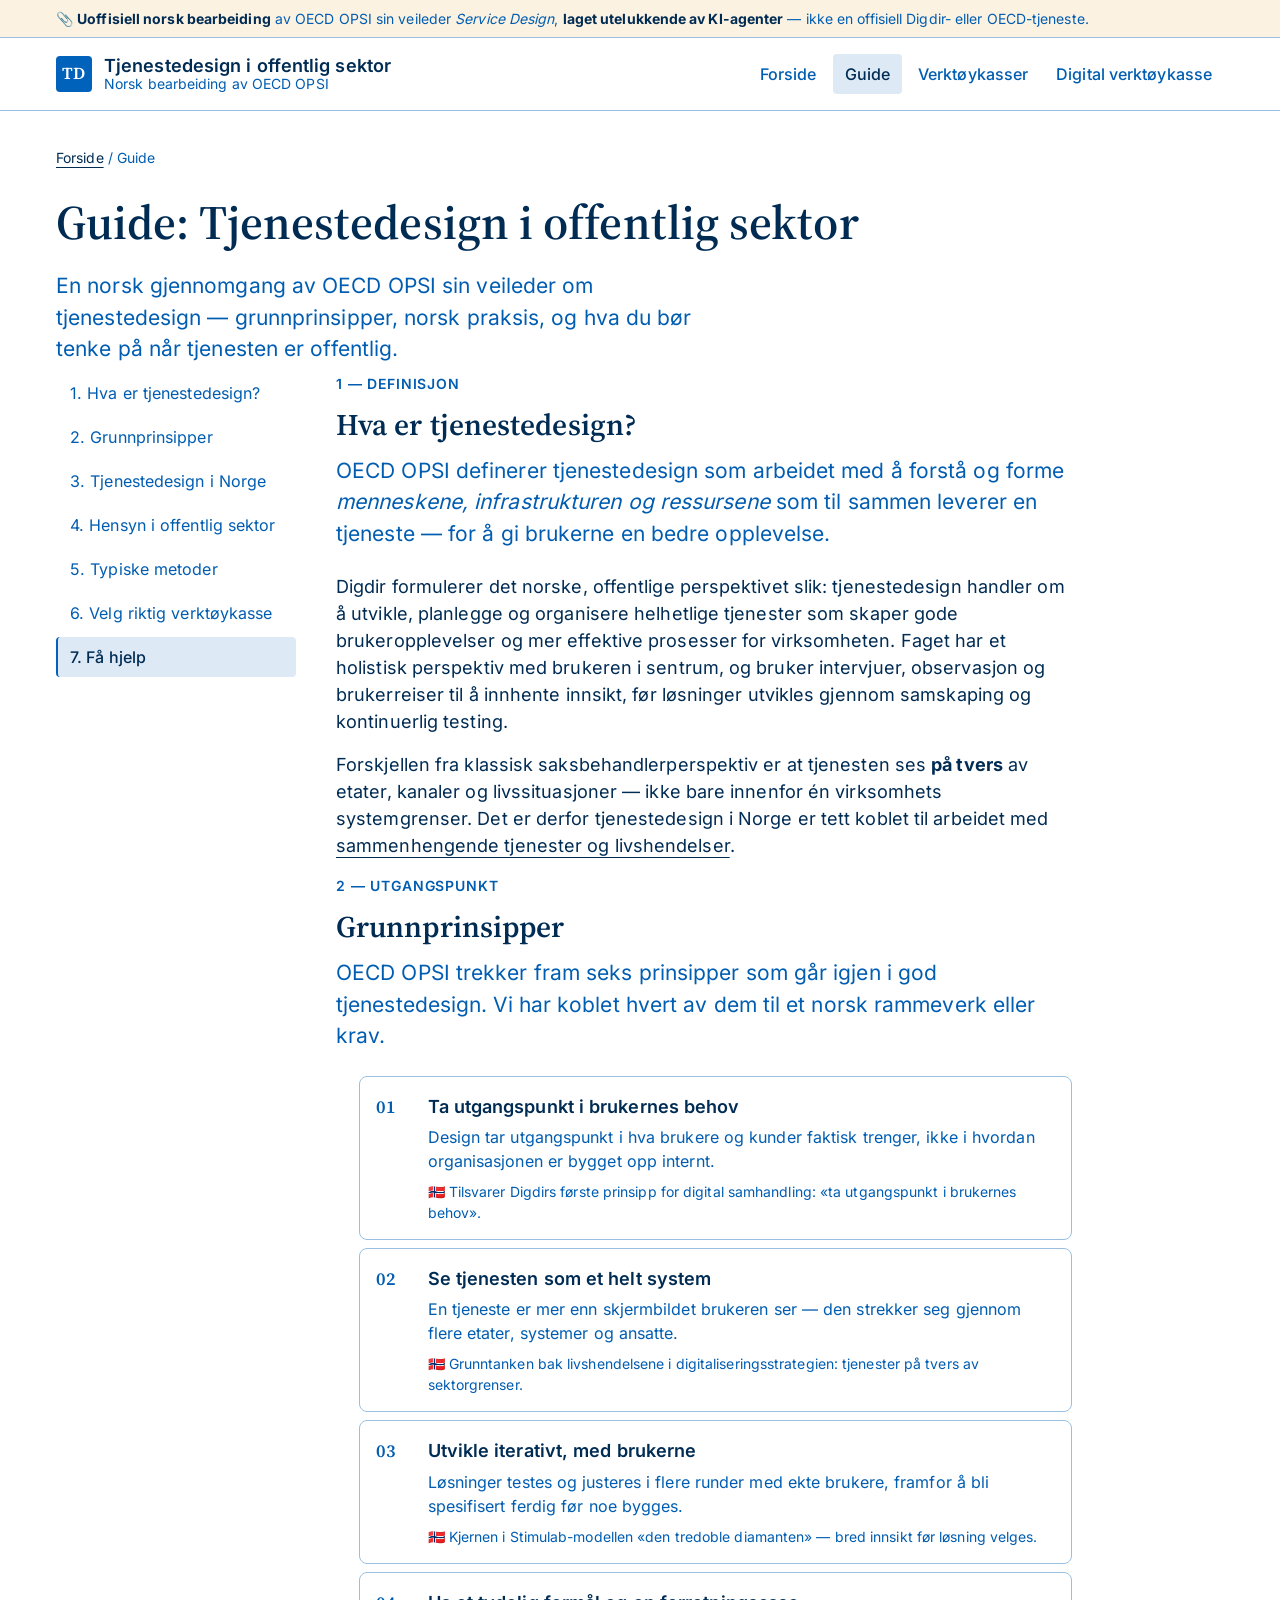
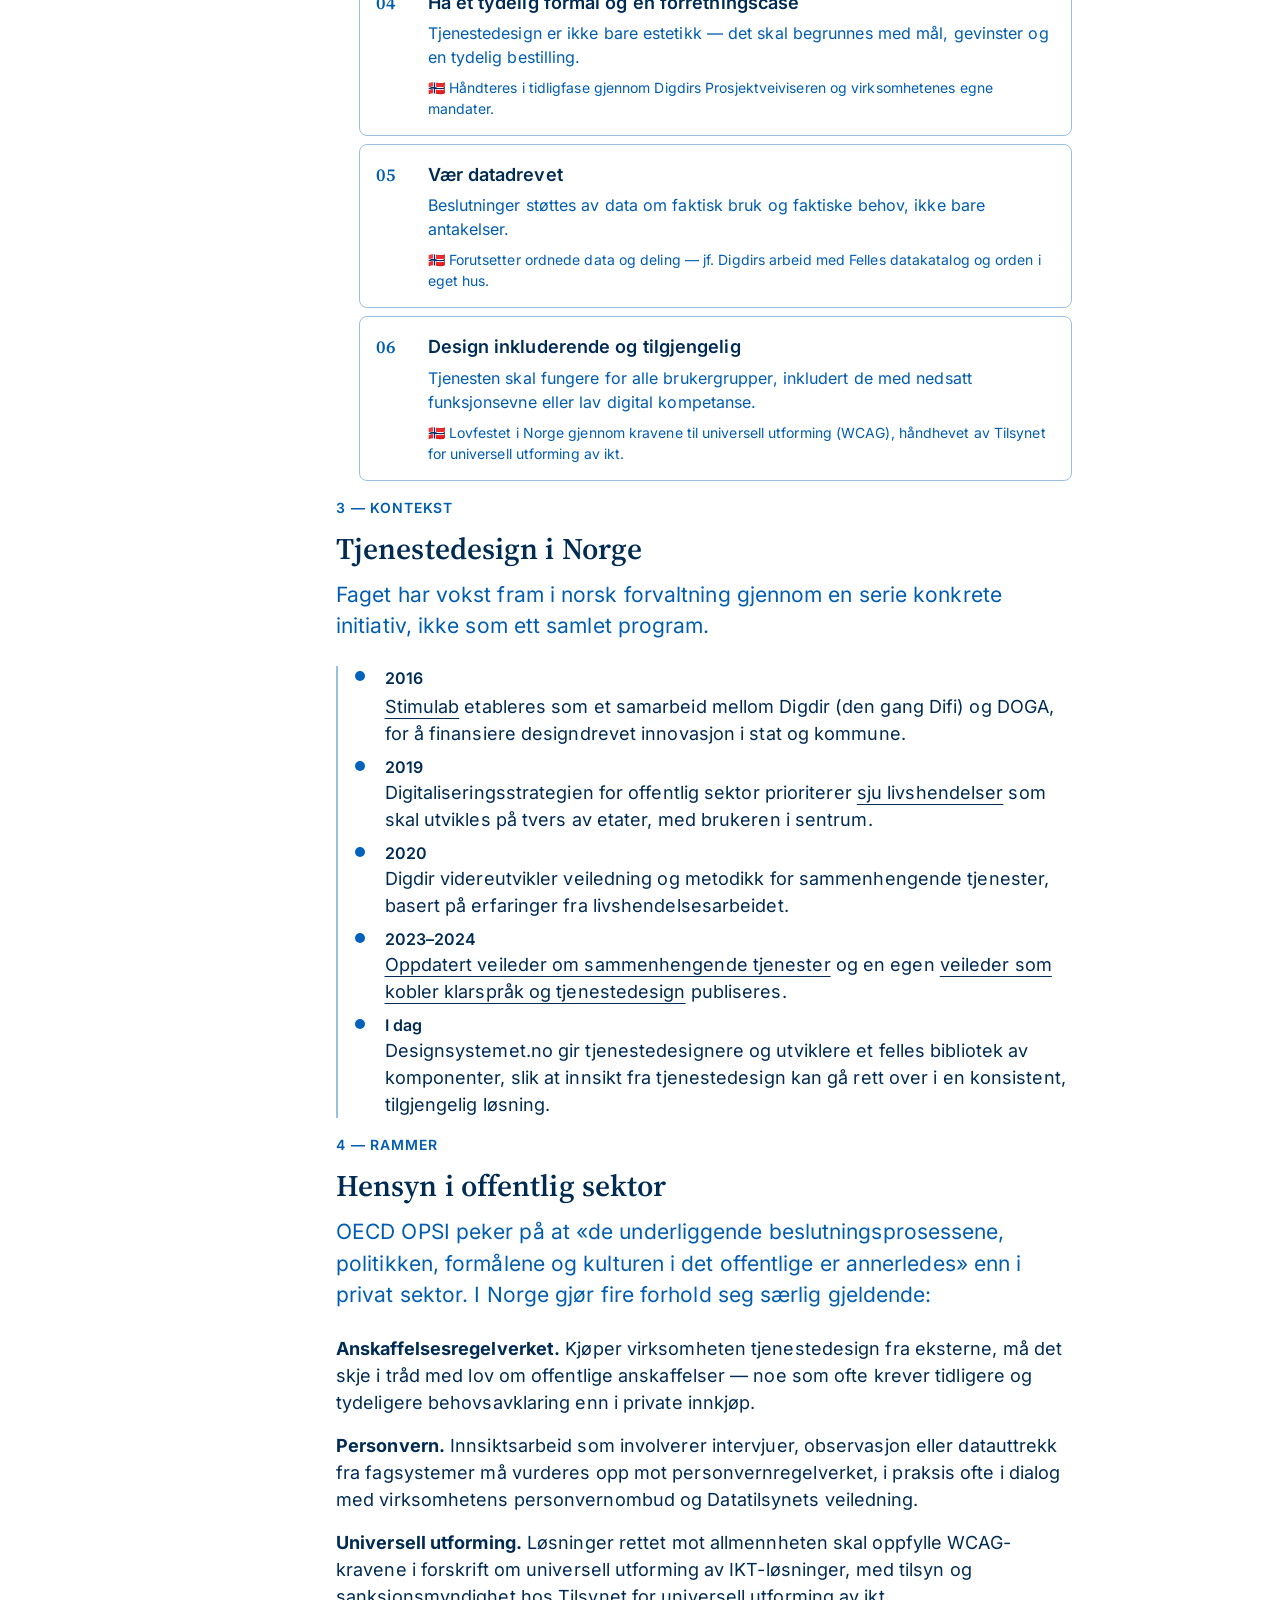
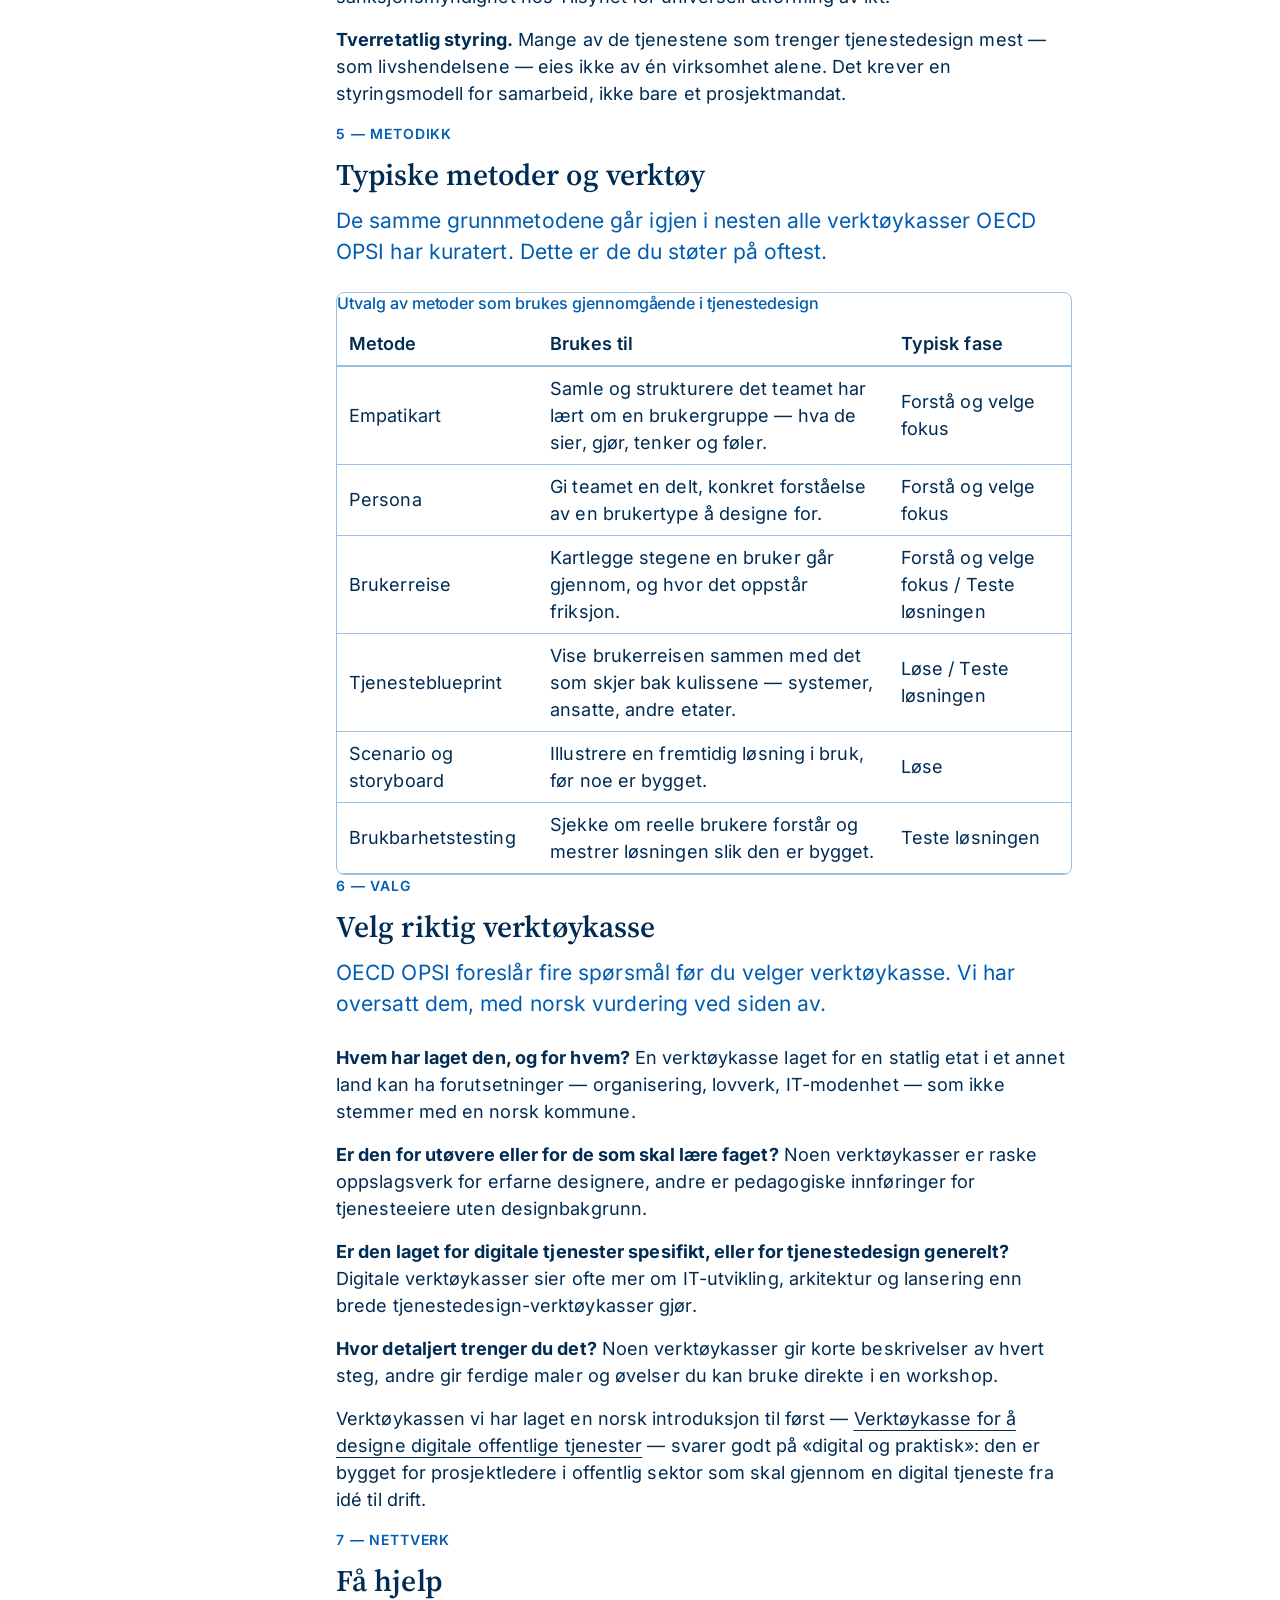
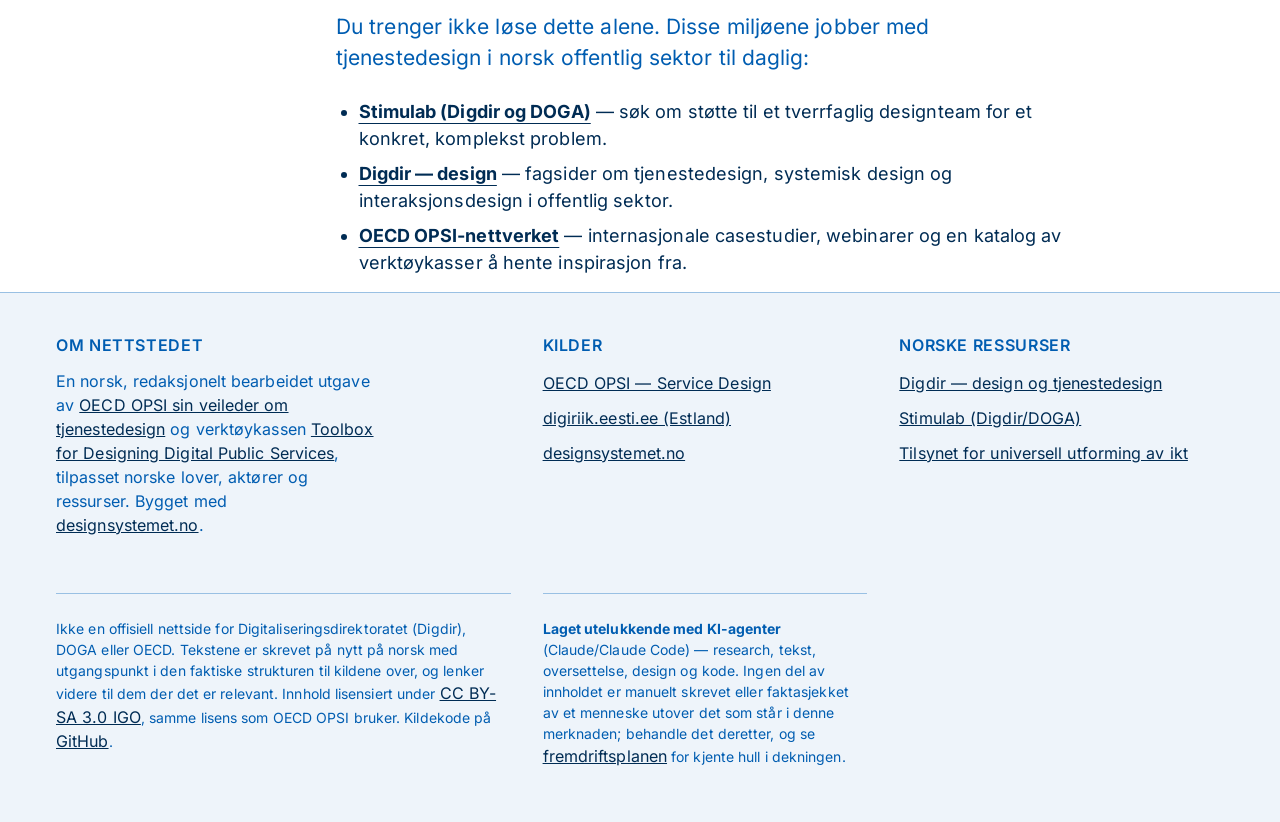
==== commit 7b09d56b: "Rett overdrevne oversettelses-påstander, opplys om KI-forfatterskap Talte faktisk opp mot digiriik.e" ====
--- a/guide/index.html
+++ b/guide/index.html
@@ -21,7 +21,7 @@
 
 <div class="disclaimer-bar">
   <div class="wrap">
-    <span>📎 <strong>Uoffisiell norsk bearbeiding</strong> av OECD OPSI sin veileder <em>Service Design</em> — laget som en illustrasjon, ikke en offisiell Digdir- eller OECD-tjeneste.</span>
+    <span>📎 <strong>Uoffisiell norsk bearbeiding</strong> av OECD OPSI sin veileder <em>Service Design</em>, <strong>laget utelukkende av KI-agenter</strong> — ikke en offisiell Digdir- eller OECD-tjeneste.</span>
   </div>
 </div>
 
@@ -179,7 +179,7 @@
         <p><strong>Er den for utøvere eller for de som skal lære faget?</strong> Noen verktøykasser er raske oppslagsverk for erfarne designere, andre er pedagogiske innføringer for tjenesteeiere uten designbakgrunn.</p>
         <p><strong>Er den laget for digitale tjenester spesifikt, eller for tjenestedesign generelt?</strong> Digitale verktøykasser sier ofte mer om IT-utvikling, arkitektur og lansering enn brede tjenestedesign-verktøykasser gjør.</p>
         <p><strong>Hvor detaljert trenger du det?</strong> Noen verktøykasser gir korte beskrivelser av hvert steg, andre gir ferdige maler og øvelser du kan bruke direkte i en workshop.</p>
-        <p>Verktøykassen vi har oversatt først — <a class="ds-link" href="../verktoykasser/digitale-offentlige-tjenester/">Verktøykasse for å designe digitale offentlige tjenester</a> — svarer godt på «digital og praktisk»: den er bygget for prosjektledere i offentlig sektor som skal gjennom en digital tjeneste fra idé til drift.</p>
+        <p>Verktøykassen vi har laget en norsk introduksjon til først — <a class="ds-link" href="../verktoykasser/digitale-offentlige-tjenester/">Verktøykasse for å designe digitale offentlige tjenester</a> — svarer godt på «digital og praktisk»: den er bygget for prosjektledere i offentlig sektor som skal gjennom en digital tjeneste fra idé til drift.</p>
       </section>
 
       <section id="fa-hjelp">
@@ -230,6 +230,10 @@
       <a href="https://creativecommons.org/licenses/by-sa/3.0/igo/" target="_blank" rel="noopener">CC BY-SA 3.0 IGO</a>, samme lisens som OECD OPSI bruker. Kildekode på
       <a href="https://github.com/FinnurO/tjenestedesign-no" target="_blank" rel="noopener">GitHub</a>.
     </p>
+    <p class="fine">
+      <strong>Laget utelukkende med KI-agenter</strong> (Claude/Claude Code) — research, tekst, oversettelse, design og kode. Ingen del av innholdet er manuelt skrevet eller faktasjekket av et menneske utover det som står i denne merknaden; behandle det deretter, og se
+      <a href="https://github.com/FinnurO/tjenestedesign-no/issues/1" target="_blank" rel="noopener">fremdriftsplanen</a> for kjente hull i dekningen.
+    </p>
   </div>
 </footer>
 
--- a/assets/css/site.css
+++ b/assets/css/site.css
@@ -23,7 +23,7 @@
 img{ max-width:100%; display:block; }
 [hidden]{ display:none !important; }
 
-a{ color: var(--ds-color-accent-text-default); }
+a:not(.ds-button){ color: var(--ds-color-accent-text-default); }
 a.plain{ color:inherit; text-decoration:none; }
 
 ::selection{ background: var(--ds-color-accent-surface-tinted); color: var(--ds-color-accent-text-default); }
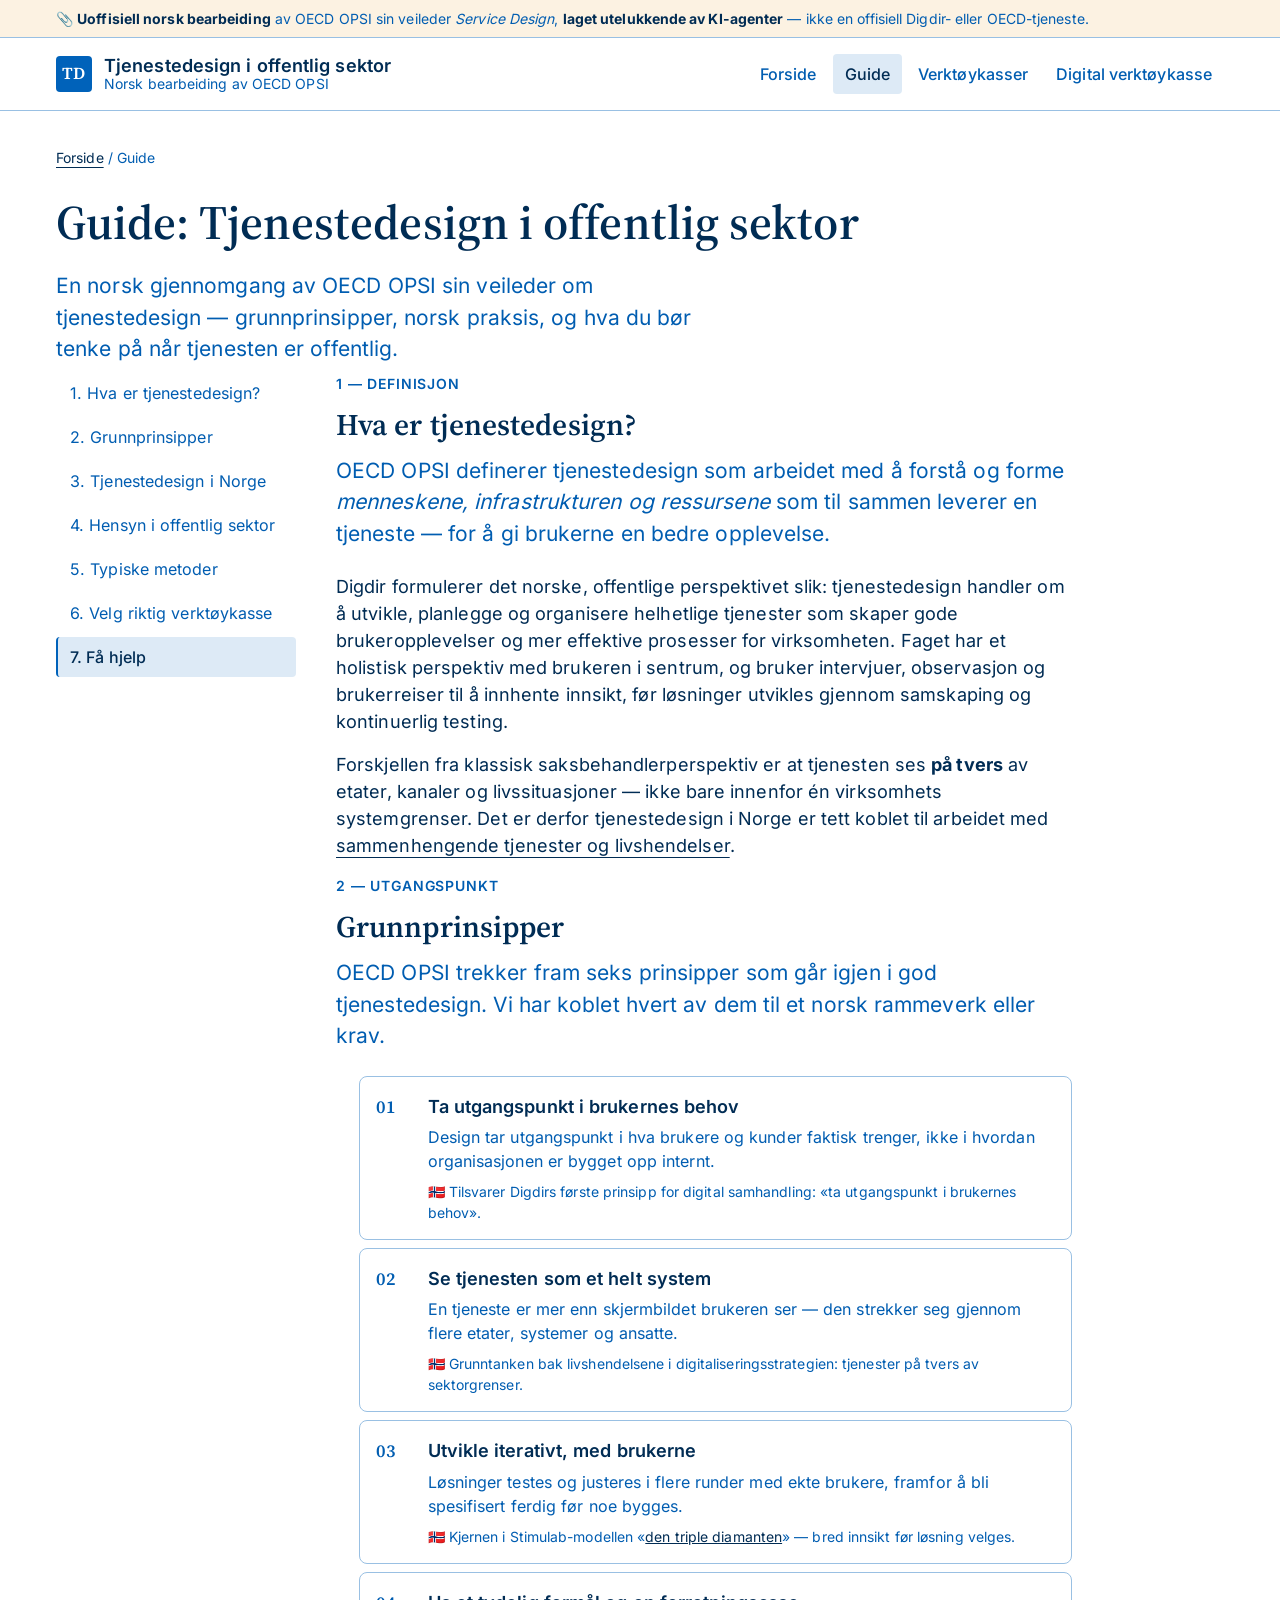
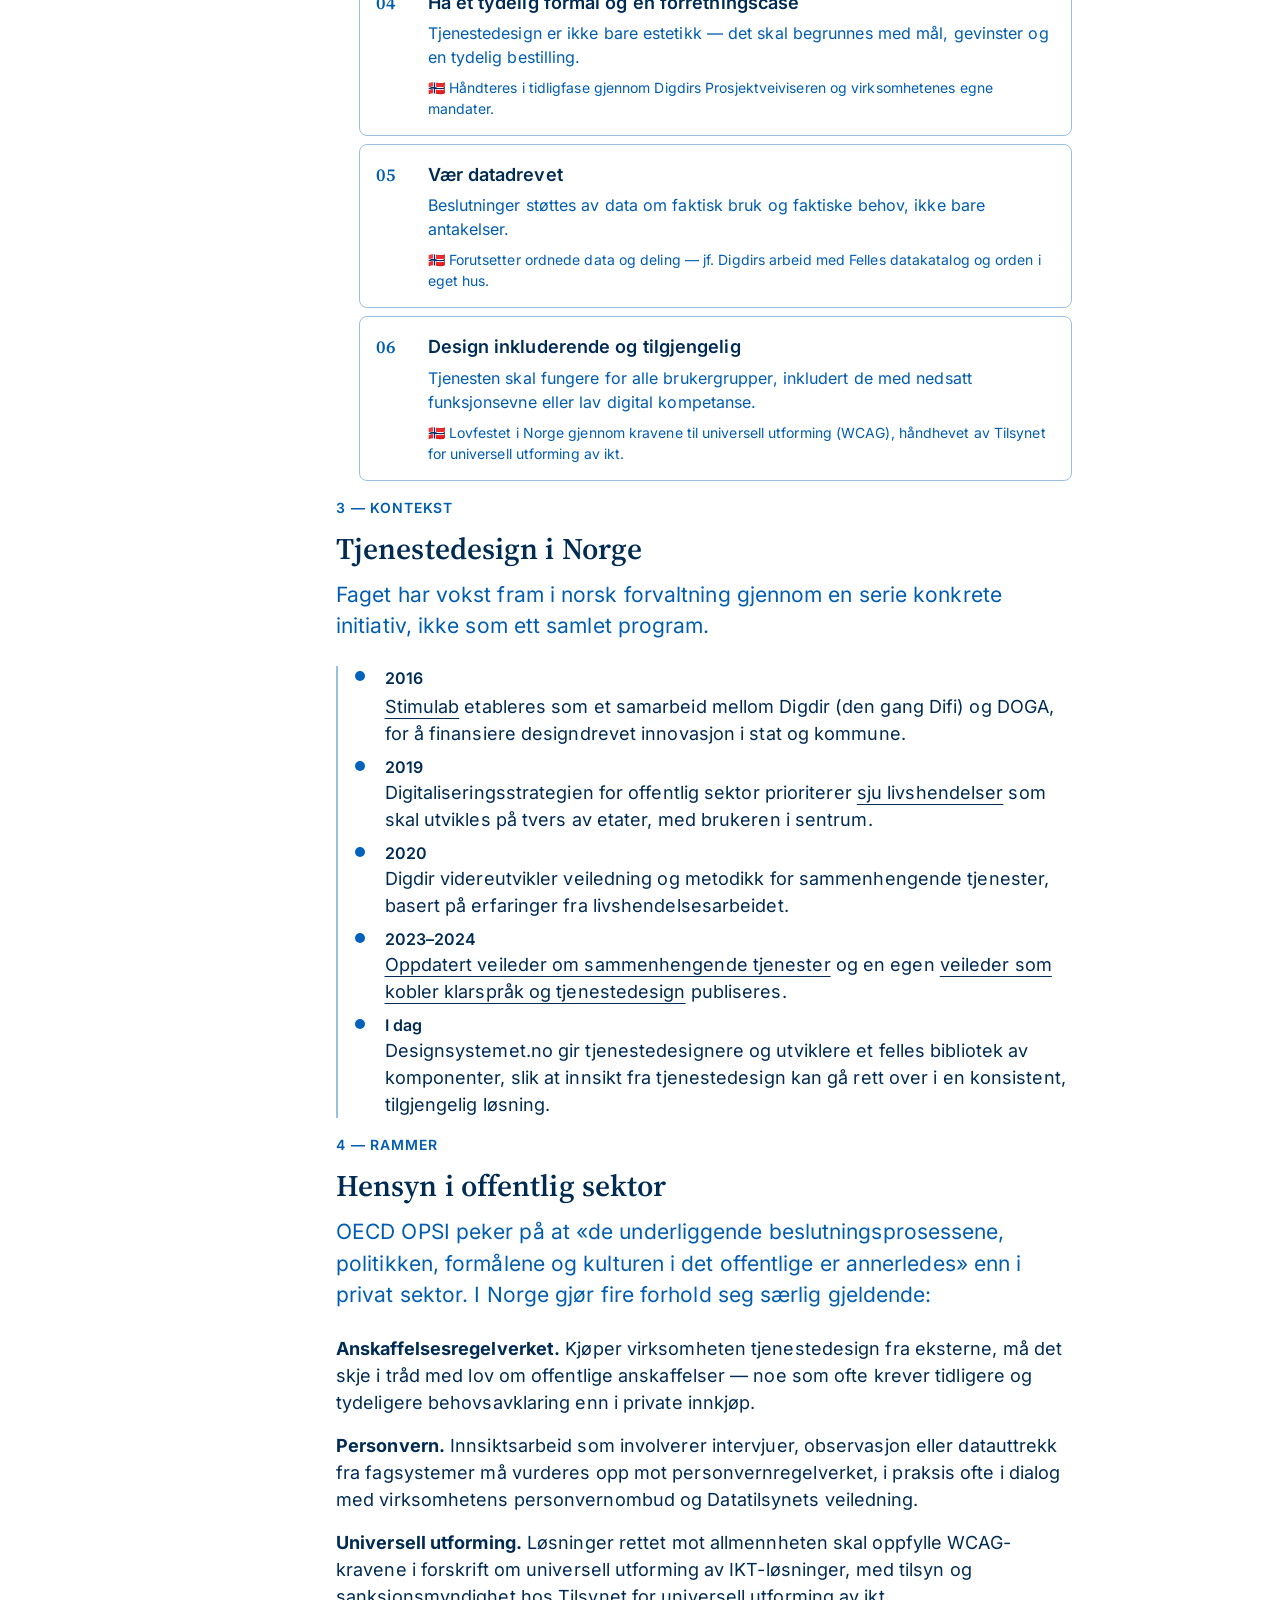
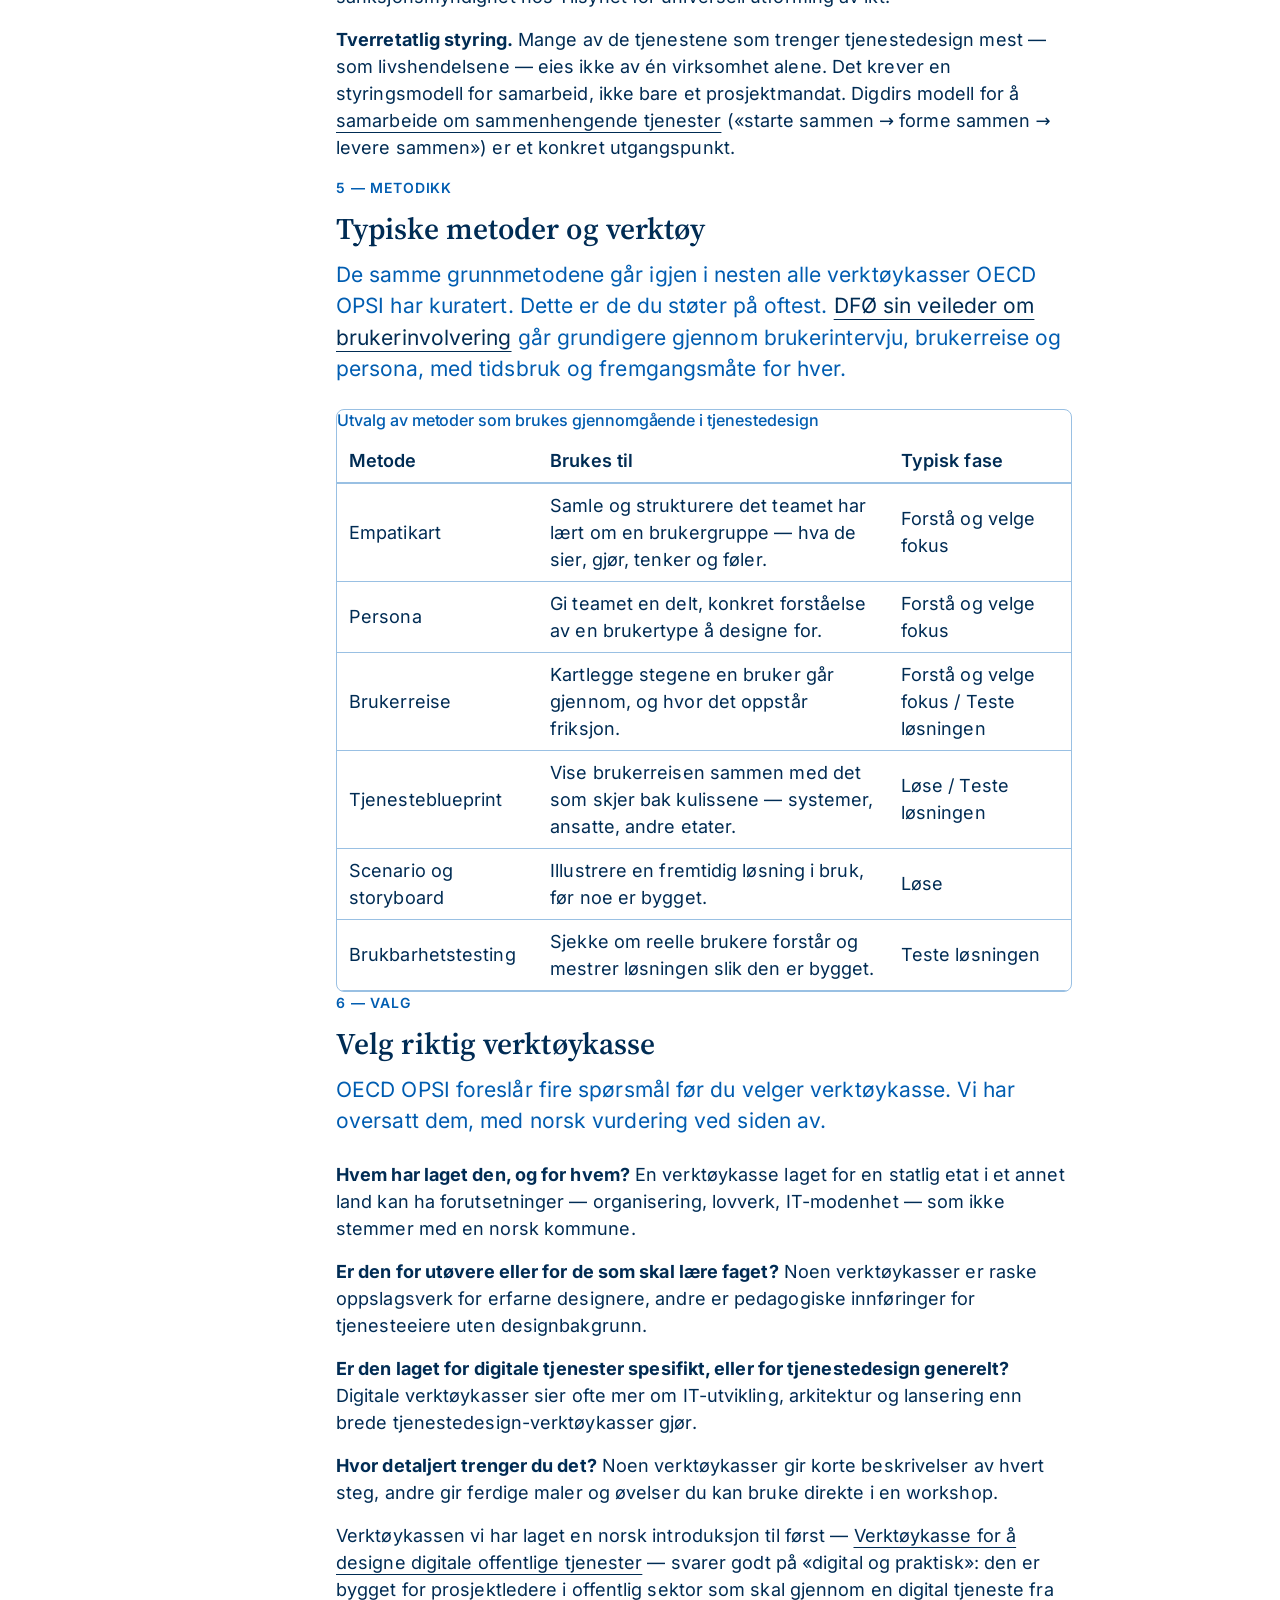
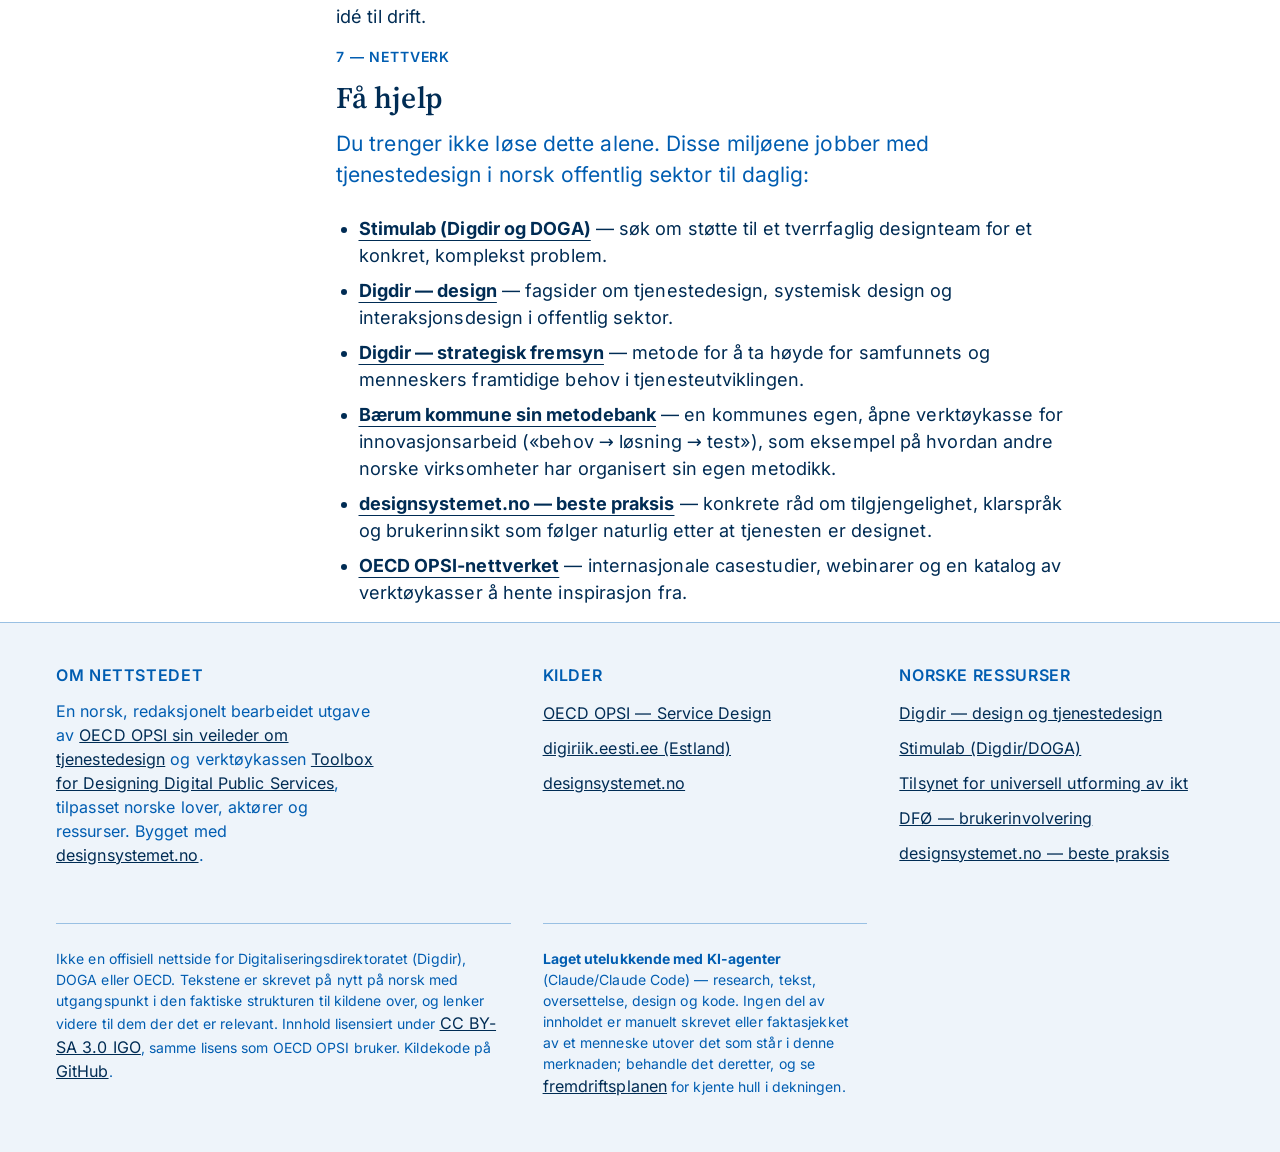
==== commit 2609893a: "Vev inn norske ressurser fra Digdir, DFØ, designsystemet.no og kommuner Verifiserte hver kilde før b" ====
--- a/guide/index.html
+++ b/guide/index.html
@@ -96,7 +96,7 @@
             <div>
               <h4>Utvikle iterativt, med brukerne</h4>
               <p>Løsninger testes og justeres i flere runder med ekte brukere, framfor å bli spesifisert ferdig før noe bygges.</p>
-              <span class="no-note">🇳🇴 Kjernen i Stimulab-modellen «den tredoble diamanten» — bred innsikt før løsning velges.</span>
+              <span class="no-note">🇳🇴 Kjernen i Stimulab-modellen «<a href="https://www.digdir.no/stimulab/stimulabs-metode-den-triple-diamanten/788" target="_blank" rel="noopener">den triple diamanten</a>» — bred innsikt før løsning velges.</span>
             </div>
           </li>
           <li>
@@ -146,13 +146,13 @@
         <p><strong>Anskaffelsesregelverket.</strong> Kjøper virksomheten tjenestedesign fra eksterne, må det skje i tråd med lov om offentlige anskaffelser — noe som ofte krever tidligere og tydeligere behovsavklaring enn i private innkjøp.</p>
         <p><strong>Personvern.</strong> Innsiktsarbeid som involverer intervjuer, observasjon eller datauttrekk fra fagsystemer må vurderes opp mot personvernregelverket, i praksis ofte i dialog med virksomhetens personvernombud og Datatilsynets veiledning.</p>
         <p><strong>Universell utforming.</strong> Løsninger rettet mot allmennheten skal oppfylle WCAG-kravene i forskrift om universell utforming av IKT-løsninger, med tilsyn og sanksjonsmyndighet hos Tilsynet for universell utforming av ikt.</p>
-        <p><strong>Tverretatlig styring.</strong> Mange av de tjenestene som trenger tjenestedesign mest — som livshendelsene — eies ikke av én virksomhet alene. Det krever en styringsmodell for samarbeid, ikke bare et prosjektmandat.</p>
+        <p><strong>Tverretatlig styring.</strong> Mange av de tjenestene som trenger tjenestedesign mest — som livshendelsene — eies ikke av én virksomhet alene. Det krever en styringsmodell for samarbeid, ikke bare et prosjektmandat. Digdirs modell for å <a class="ds-link" href="https://www.digdir.no/sammenhengende-tjenester/samarbeide-om-sammenhengende-tjenester/763" target="_blank" rel="noopener">samarbeide om sammenhengende tjenester</a> («starte sammen → forme sammen → levere sammen») er et konkret utgangspunkt.</p>
       </section>
 
       <section id="metoder-og-verktoy">
         <span class="section-num">5 — Metodikk</span>
         <h2>Typiske metoder og verktøy</h2>
-        <p class="intro">De samme grunnmetodene går igjen i nesten alle verktøykasser OECD OPSI har kuratert. Dette er de du støter på oftest.</p>
+        <p class="intro">De samme grunnmetodene går igjen i nesten alle verktøykasser OECD OPSI har kuratert. Dette er de du støter på oftest. <a class="ds-link" href="https://arbeidsgiver.dfo.no/ressurser-og-verktoy/lede-prosesser-og-moter/involvere-utforske-og-prioritere/brukerinvolvering" target="_blank" rel="noopener">DFØ sin veileder om brukerinvolvering</a> går grundigere gjennom brukerintervju, brukerreise og persona, med tidsbruk og fremgangsmåte for hver.</p>
         <div class="table-scroll">
           <table class="ds-table">
             <caption>Utvalg av metoder som brukes gjennomgående i tjenestedesign</caption>
@@ -189,6 +189,9 @@
         <ul>
           <li><strong><a class="ds-link" href="https://doga.no/aktiviteter/design-og-innovasjon/stimulab/" target="_blank" rel="noopener">Stimulab (Digdir og DOGA)</a></strong> — søk om støtte til et tverrfaglig designteam for et konkret, komplekst problem.</li>
           <li><strong><a class="ds-link" href="https://www.digdir.no/innovasjon/design/3075" target="_blank" rel="noopener">Digdir — design</a></strong> — fagsider om tjenestedesign, systemisk design og interaksjonsdesign i offentlig sektor.</li>
+          <li><strong><a class="ds-link" href="https://www.digdir.no/innovasjon/dette-er-fremsyn-utforske-fremtiden-og-handle-na/3537" target="_blank" rel="noopener">Digdir — strategisk fremsyn</a></strong> — metode for å ta høyde for samfunnets og menneskers framtidige behov i tjenesteutviklingen.</li>
+          <li><strong><a class="ds-link" href="https://www.baerum.kommune.no/om-barum-kommune/organisasjon/innovasjon/metodebank/" target="_blank" rel="noopener">Bærum kommune sin metodebank</a></strong> — en kommunes egen, åpne verktøykasse for innovasjonsarbeid («behov → løsning → test»), som eksempel på hvordan andre norske virksomheter har organisert sin egen metodikk.</li>
+          <li><strong><a class="ds-link" href="https://designsystemet.no/no/best-practices" target="_blank" rel="noopener">designsystemet.no — beste praksis</a></strong> — konkrete råd om tilgjengelighet, klarspråk og brukerinnsikt som følger naturlig etter at tjenesten er designet.</li>
           <li><strong><a class="ds-link" href="https://oecd-opsi.org/guide/service-design/" target="_blank" rel="noopener">OECD OPSI-nettverket</a></strong> — internasjonale casestudier, webinarer og en katalog av verktøykasser å hente inspirasjon fra.</li>
         </ul>
       </section>
@@ -223,6 +226,8 @@
         <li><a href="https://www.digdir.no/innovasjon/design/3075" target="_blank" rel="noopener">Digdir — design og tjenestedesign</a></li>
         <li><a href="https://doga.no/aktiviteter/design-og-innovasjon/stimulab/" target="_blank" rel="noopener">Stimulab (Digdir/DOGA)</a></li>
         <li><a href="https://www.uutilsynet.no/" target="_blank" rel="noopener">Tilsynet for universell utforming av ikt</a></li>
+        <li><a href="https://arbeidsgiver.dfo.no/ressurser-og-verktoy/lede-prosesser-og-moter/involvere-utforske-og-prioritere/brukerinvolvering" target="_blank" rel="noopener">DFØ — brukerinvolvering</a></li>
+        <li><a href="https://designsystemet.no/no/best-practices" target="_blank" rel="noopener">designsystemet.no — beste praksis</a></li>
       </ul>
     </div>
     <p class="fine">
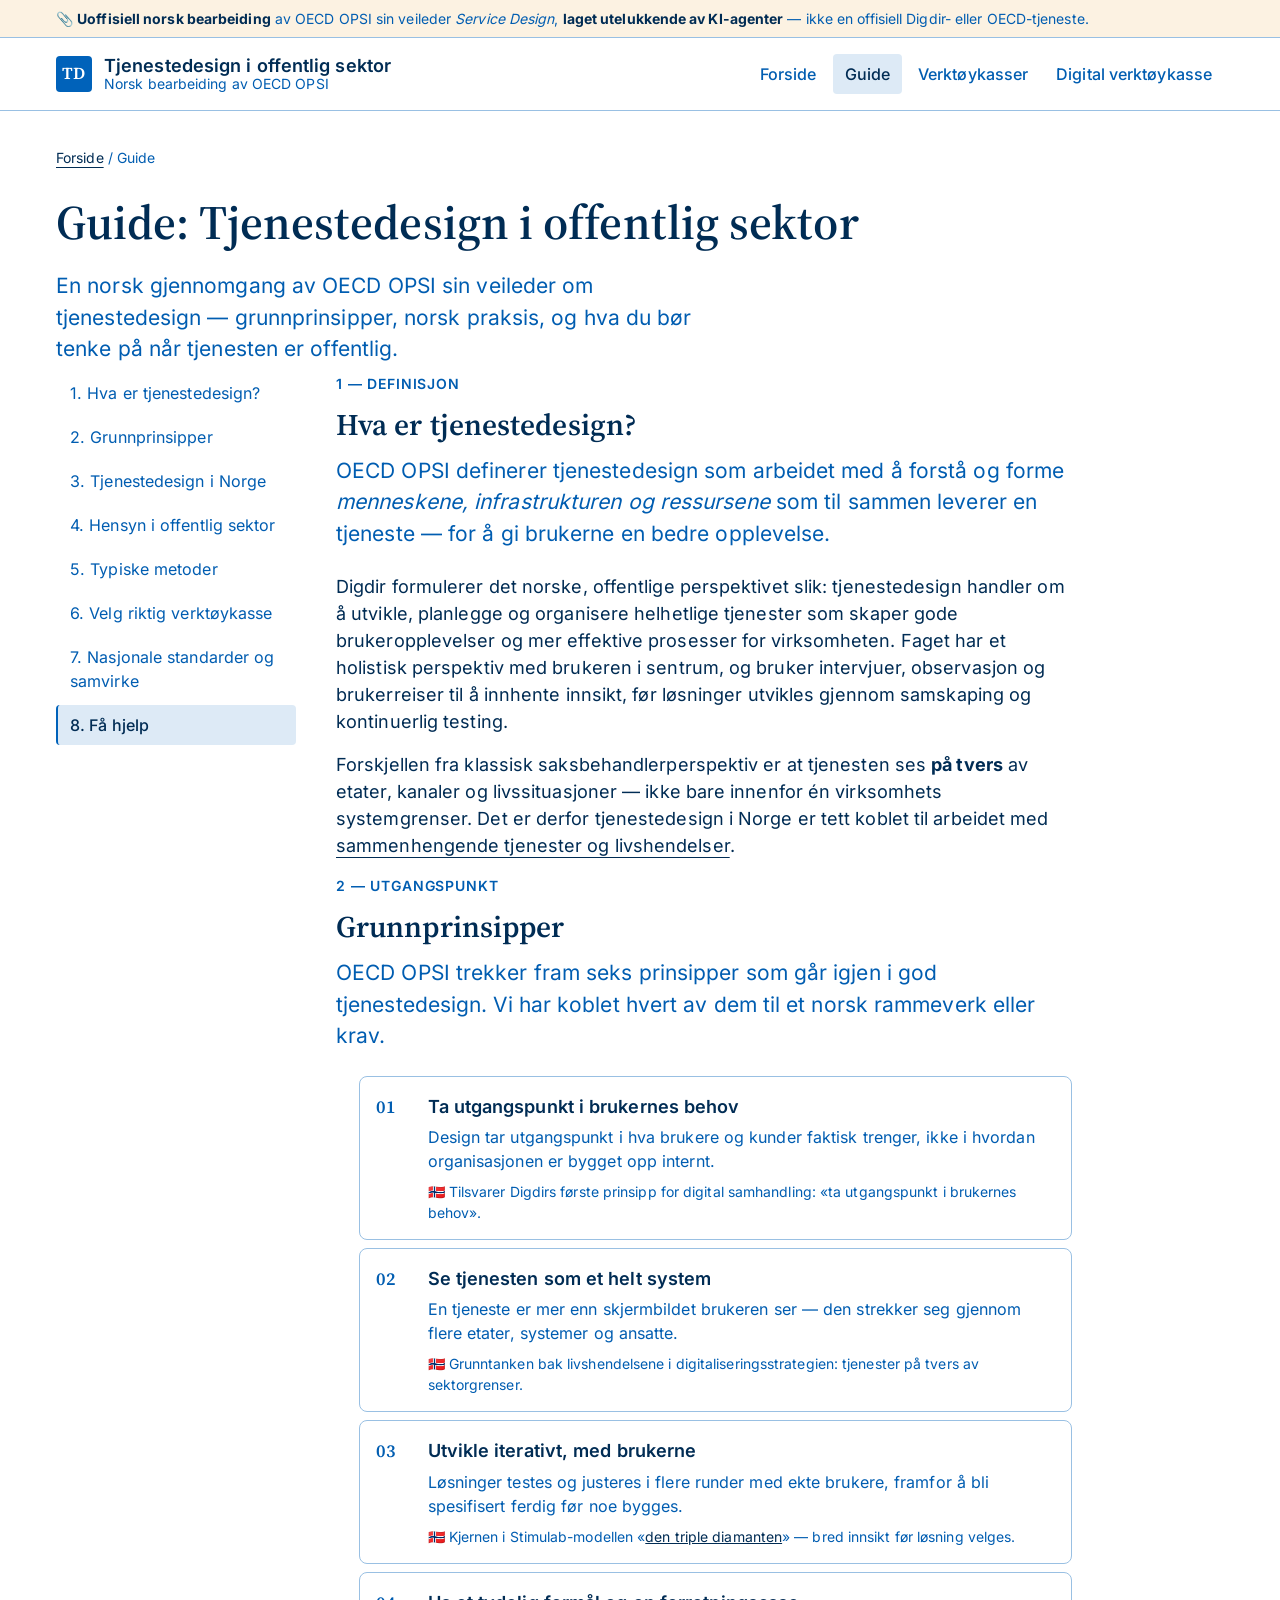
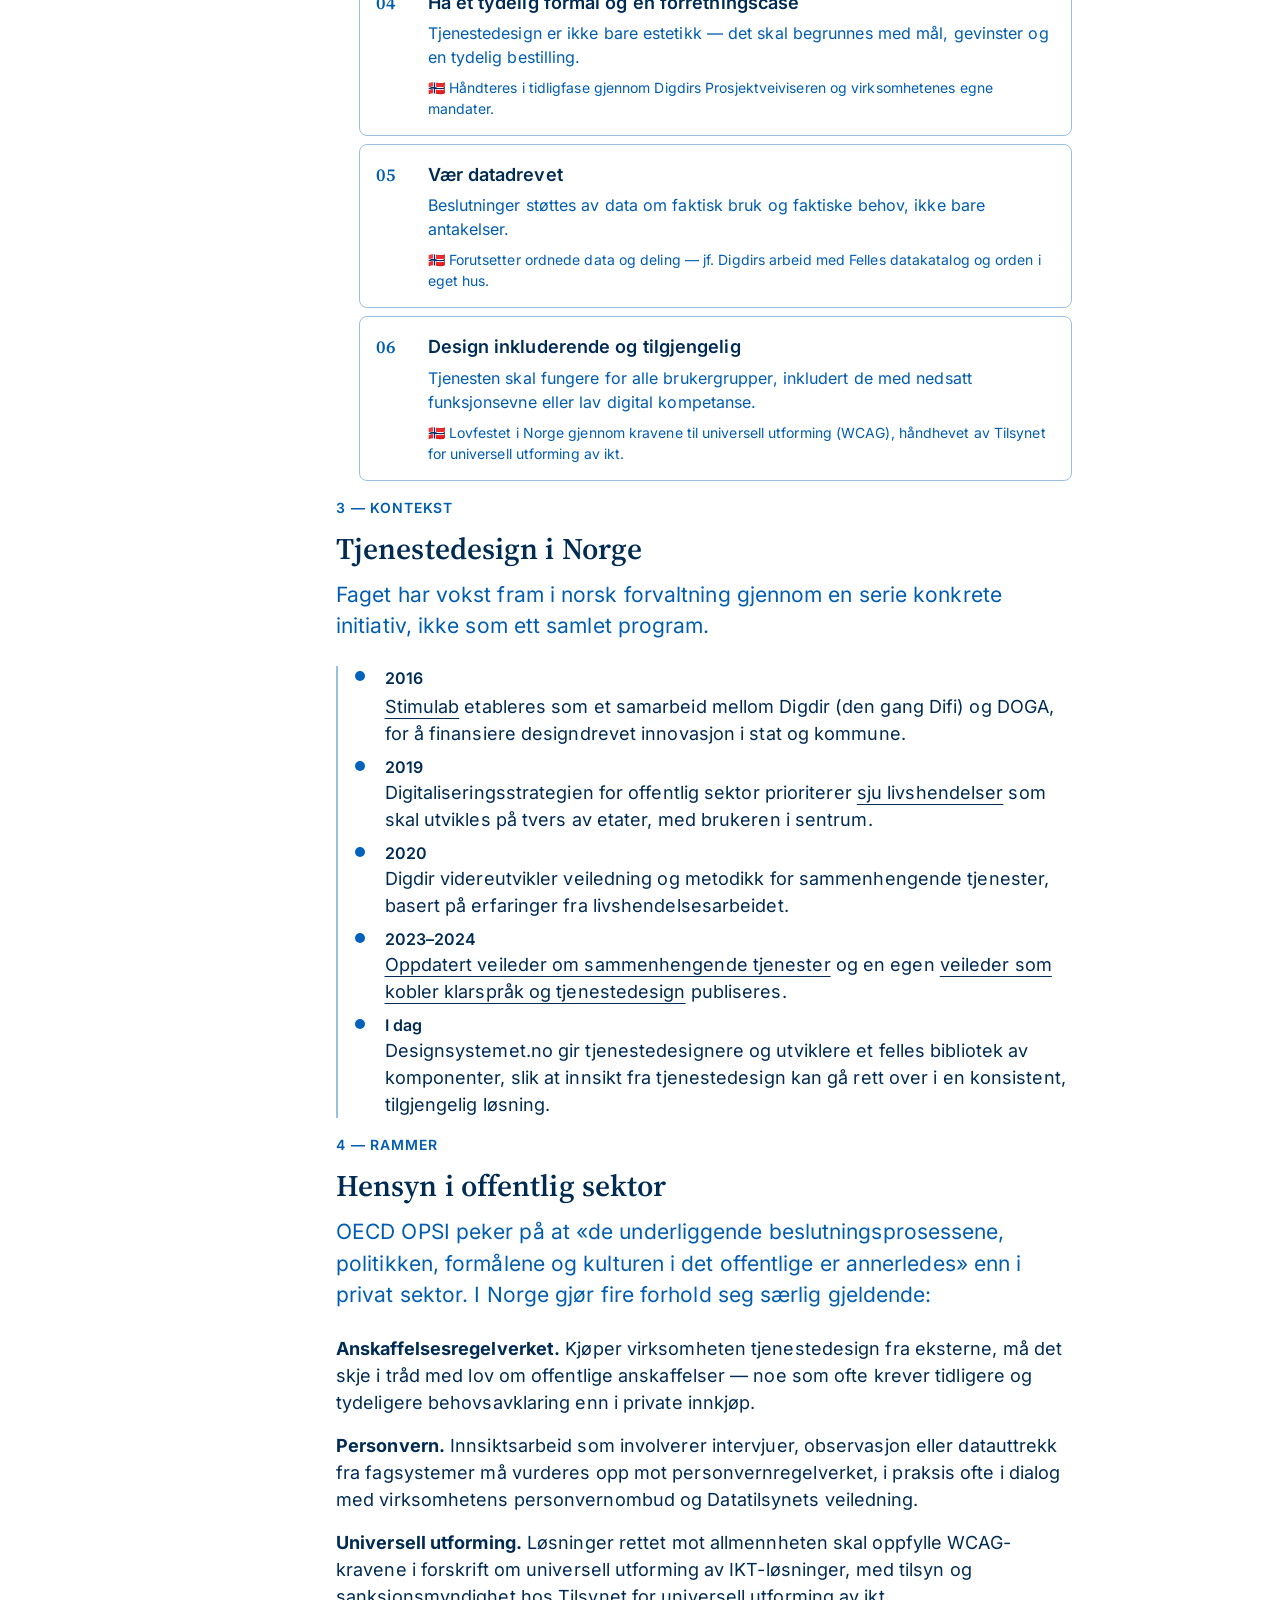
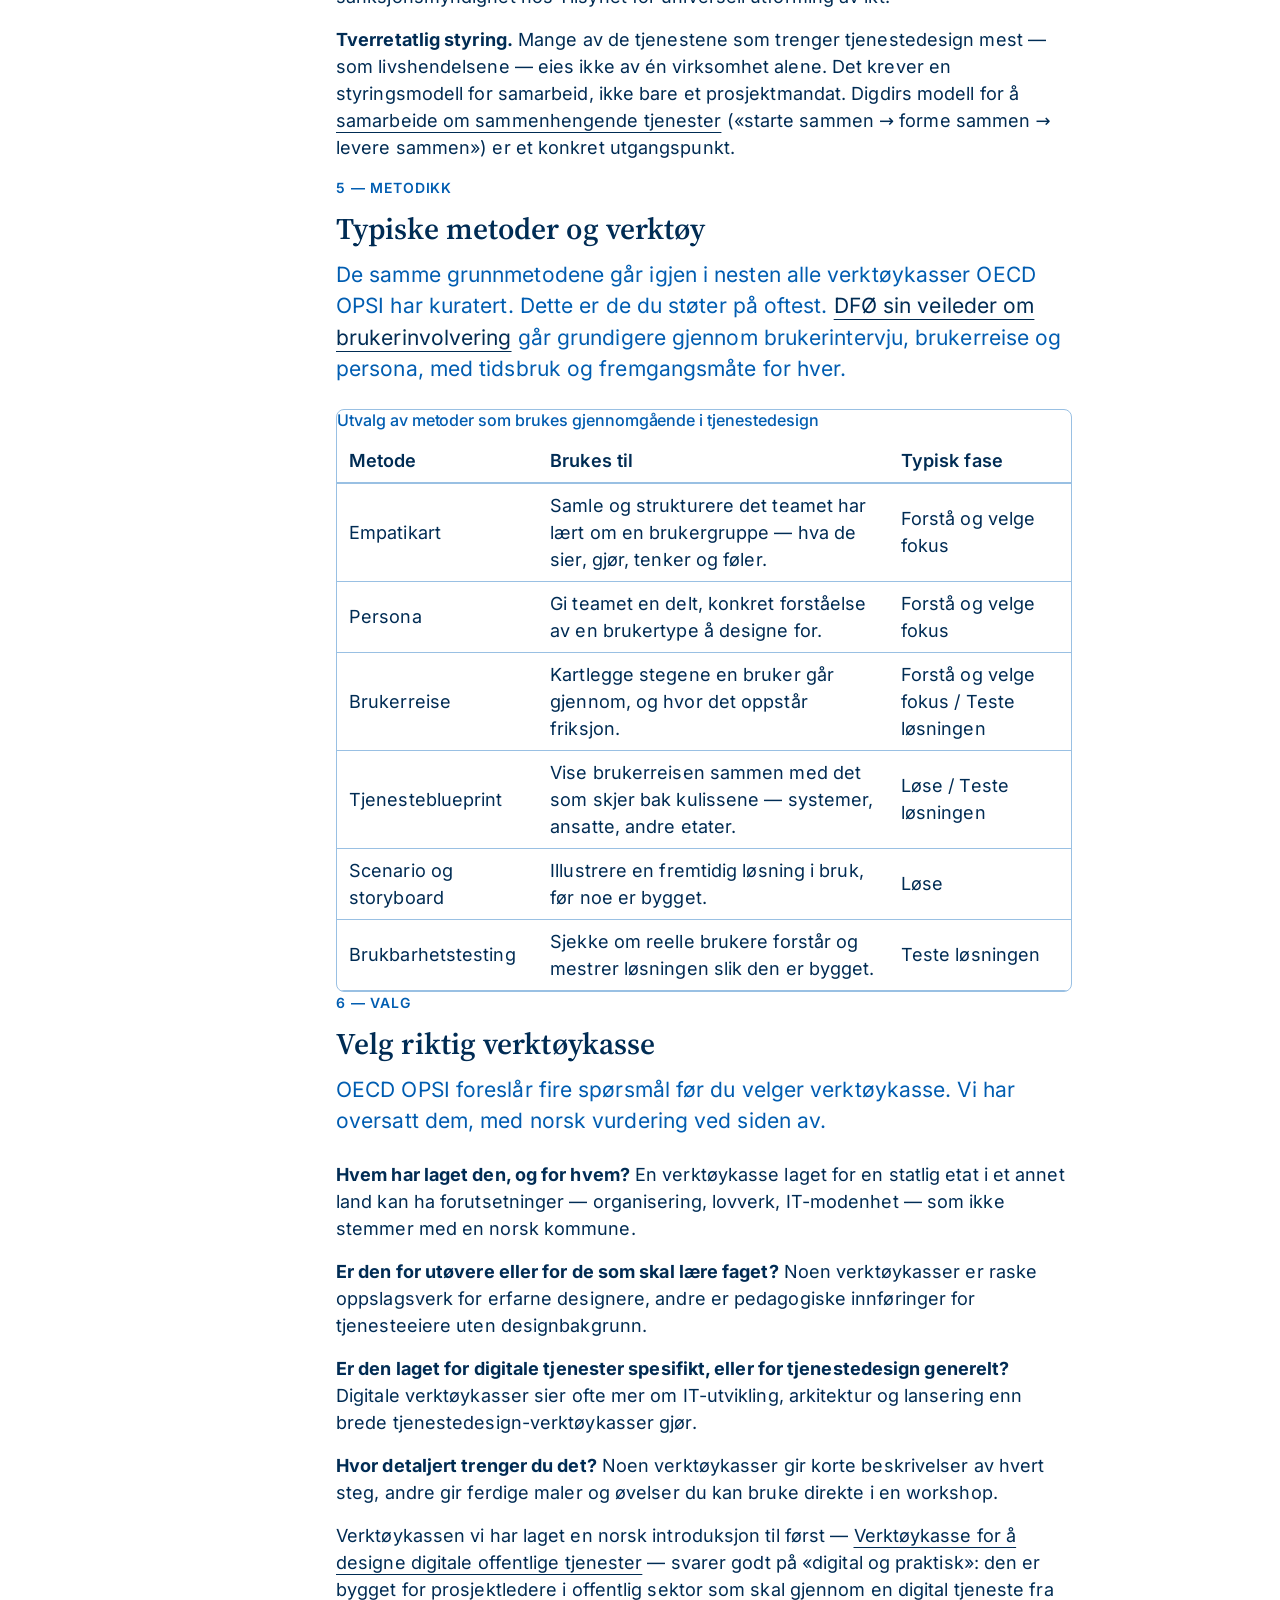
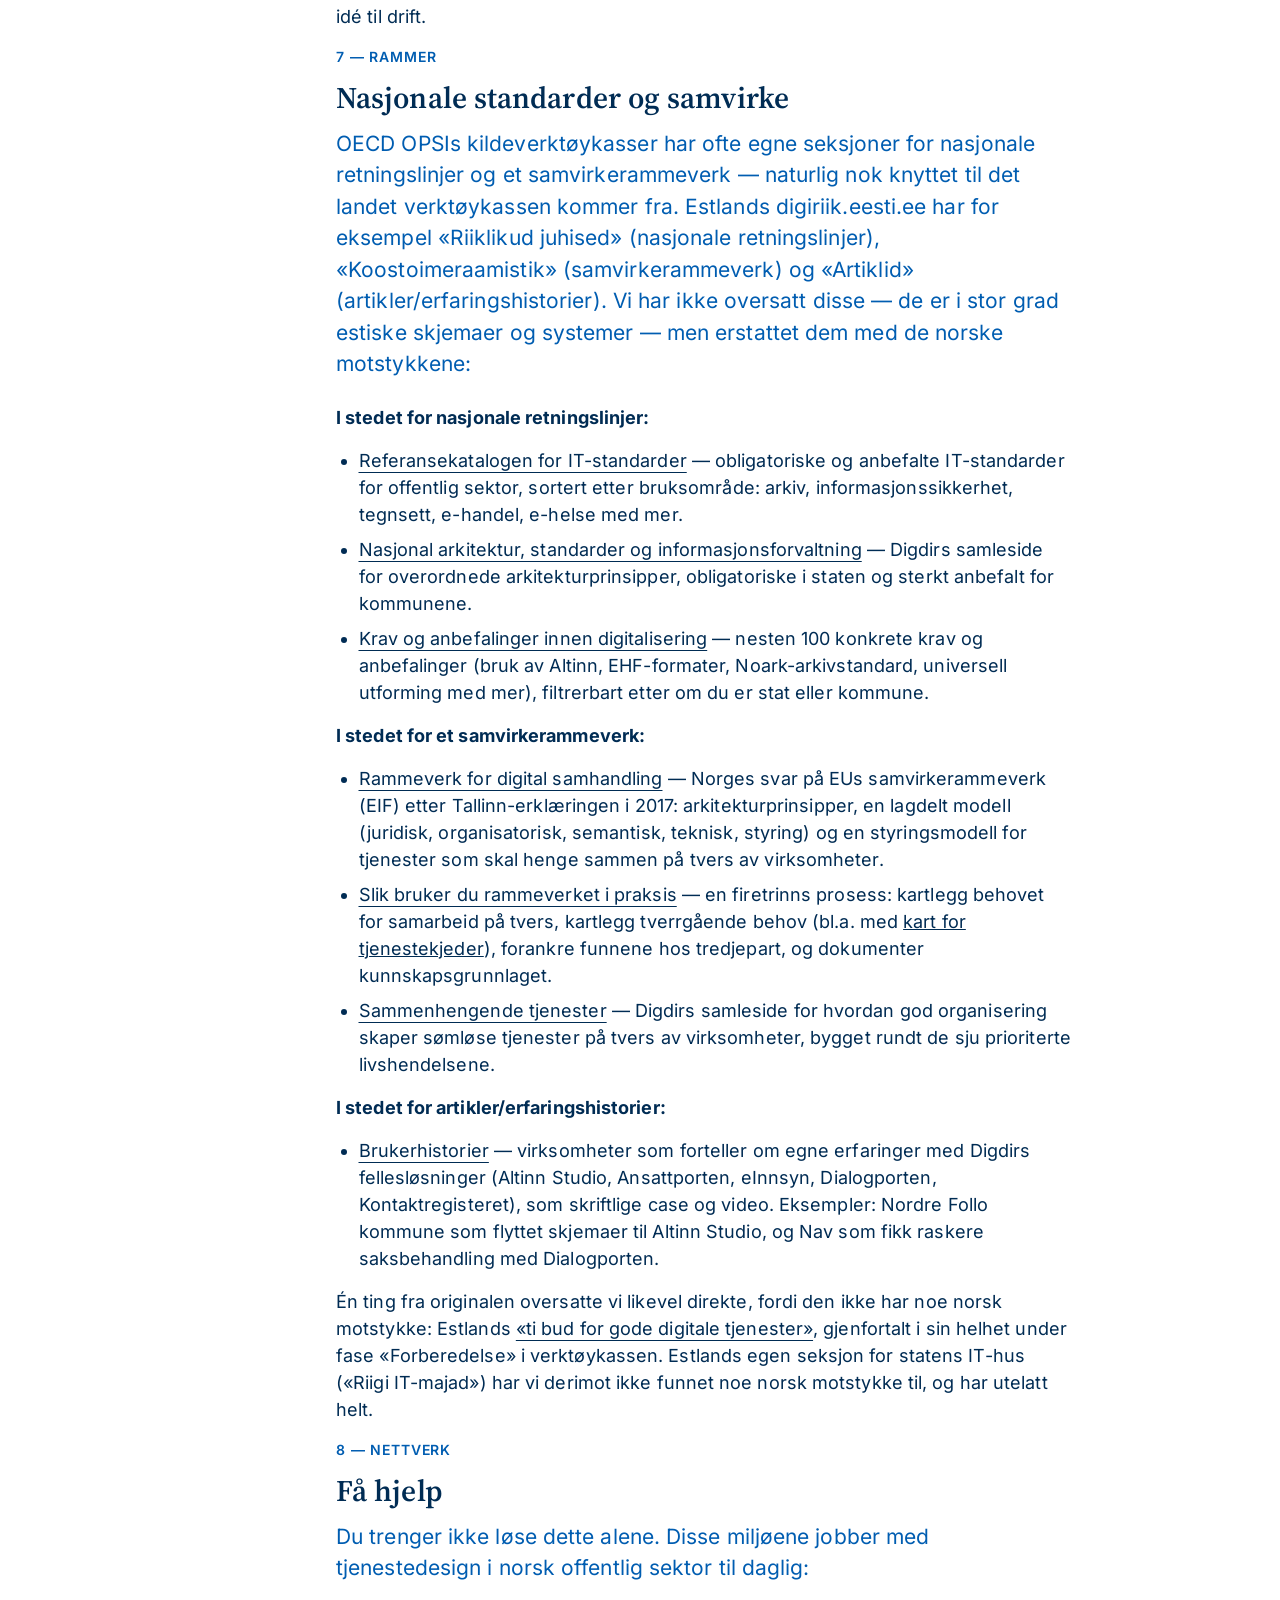
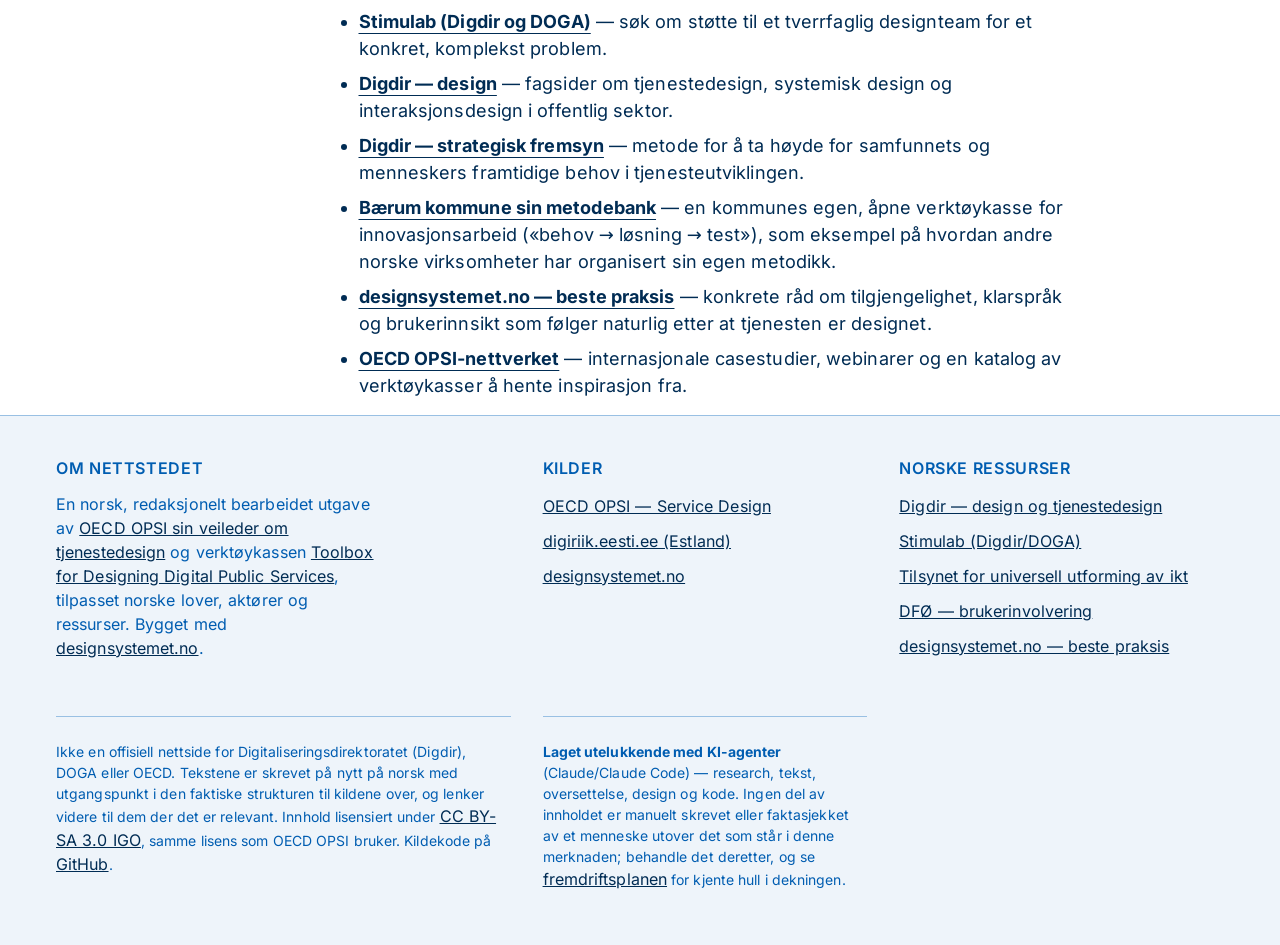
==== commit cb34ffc6: "Erstatt Estlands gjenstående sideseksjoner med norske motstykker Basert på Johanns kartlegging av hv" ====
--- a/guide/index.html
+++ b/guide/index.html
@@ -58,7 +58,8 @@
       <a href="#hensyn-offentlig-sektor" data-anchor="hensyn-offentlig-sektor">4. Hensyn i offentlig sektor</a>
       <a href="#metoder-og-verktoy" data-anchor="metoder-og-verktoy">5. Typiske metoder</a>
       <a href="#velge-verktoykasse" data-anchor="velge-verktoykasse">6. Velg riktig verktøykasse</a>
-      <a href="#fa-hjelp" data-anchor="fa-hjelp">7. Få hjelp</a>
+      <a href="#nasjonale-standarder" data-anchor="nasjonale-standarder">7. Nasjonale standarder og samvirke</a>
+      <a href="#fa-hjelp" data-anchor="fa-hjelp">8. Få hjelp</a>
     </nav>
 
     <article class="guide-article">
@@ -182,8 +183,35 @@
         <p>Verktøykassen vi har laget en norsk introduksjon til først — <a class="ds-link" href="../verktoykasser/digitale-offentlige-tjenester/">Verktøykasse for å designe digitale offentlige tjenester</a> — svarer godt på «digital og praktisk»: den er bygget for prosjektledere i offentlig sektor som skal gjennom en digital tjeneste fra idé til drift.</p>
       </section>
 
+      <section id="nasjonale-standarder">
+        <span class="section-num">7 — Rammer</span>
+        <h2>Nasjonale standarder og samvirke</h2>
+        <p class="intro">OECD OPSIs kildeverktøykasser har ofte egne seksjoner for nasjonale retningslinjer og et samvirkerammeverk — naturlig nok knyttet til det landet verktøykassen kommer fra. Estlands digiriik.eesti.ee har for eksempel «Riiklikud juhised» (nasjonale retningslinjer), «Koostoimeraamistik» (samvirkerammeverk) og «Artiklid» (artikler/erfaringshistorier). Vi har ikke oversatt disse — de er i stor grad estiske skjemaer og systemer — men erstattet dem med de norske motstykkene:</p>
+
+        <p><strong>I stedet for nasjonale retningslinjer:</strong></p>
+        <ul>
+          <li><a class="ds-link" href="https://www.digdir.no/standarder/referansekatalogen-it-standardar/1480" target="_blank" rel="noopener">Referansekatalogen for IT-standarder</a> — obligatoriske og anbefalte IT-standarder for offentlig sektor, sortert etter bruksområde: arkiv, informasjonssikkerhet, tegnsett, e-handel, e-helse med mer.</li>
+          <li><a class="ds-link" href="https://www.digdir.no/digital-samhandling/nasjonal-arkitektur-standarder-og-informasjonsforvaltning/2150" target="_blank" rel="noopener">Nasjonal arkitektur, standarder og informasjonsforvaltning</a> — Digdirs samleside for overordnede arkitekturprinsipper, obligatoriske i staten og sterkt anbefalt for kommunene.</li>
+          <li><a class="ds-link" href="https://www.digdir.no/krav-og-anbefalinger/krav-og-anbefalingar-innan-digitalisering/2617" target="_blank" rel="noopener">Krav og anbefalinger innen digitalisering</a> — nesten 100 konkrete krav og anbefalinger (bruk av Altinn, EHF-formater, Noark-arkivstandard, universell utforming med mer), filtrerbart etter om du er stat eller kommune.</li>
+        </ul>
+
+        <p><strong>I stedet for et samvirkerammeverk:</strong></p>
+        <ul>
+          <li><a class="ds-link" href="https://www.digdir.no/digital-samhandling/rammeverk-digital-samhandling/2148" target="_blank" rel="noopener">Rammeverk for digital samhandling</a> — Norges svar på EUs samvirkerammeverk (EIF) etter Tallinn-erklæringen i 2017: arkitekturprinsipper, en lagdelt modell (juridisk, organisatorisk, semantisk, teknisk, styring) og en styringsmodell for tjenester som skal henge sammen på tvers av virksomheter.</li>
+          <li><a class="ds-link" href="https://www.digdir.no/digital-samhandling/slik-anvender-du-rammeverket-digital-samhandling-i-praksis/1689" target="_blank" rel="noopener">Slik bruker du rammeverket i praksis</a> — en firetrinns prosess: kartlegg behovet for samarbeid på tvers, kartlegg tverrgående behov (bl.a. med <a href="https://www.digdir.no/digital-samhandling/kart-tjenestekjeder/4168" target="_blank" rel="noopener">kart for tjenestekjeder</a>), forankre funnene hos tredjepart, og dokumenter kunnskapsgrunnlaget.</li>
+          <li><a class="ds-link" href="https://www.digdir.no/sammenhengende-tjenester/sammenhengende-tjenester/3157" target="_blank" rel="noopener">Sammenhengende tjenester</a> — Digdirs samleside for hvordan god organisering skaper sømløse tjenester på tvers av virksomheter, bygget rundt de sju prioriterte livshendelsene.</li>
+        </ul>
+
+        <p><strong>I stedet for artikler/erfaringshistorier:</strong></p>
+        <ul>
+          <li><a class="ds-link" href="https://samarbeid.digdir.no/felleslosninger/brukerhistorier/3512" target="_blank" rel="noopener">Brukerhistorier</a> — virksomheter som forteller om egne erfaringer med Digdirs fellesløsninger (Altinn Studio, Ansattporten, eInnsyn, Dialogporten, Kontaktregisteret), som skriftlige case og video. Eksempler: Nordre Follo kommune som flyttet skjemaer til Altinn Studio, og Nav som fikk raskere saksbehandling med Dialogporten.</li>
+        </ul>
+
+        <p>Én ting fra originalen oversatte vi likevel direkte, fordi den ikke har noe norsk motstykke: Estlands <a class="ds-link" href="../verktoykasser/digitale-offentlige-tjenester/">«ti bud for gode digitale tjenester»</a>, gjenfortalt i sin helhet under fase «Forberedelse» i verktøykassen. Estlands egen seksjon for statens IT-hus («Riigi IT-majad») har vi derimot ikke funnet noe norsk motstykke til, og har utelatt helt.</p>
+      </section>
+
       <section id="fa-hjelp">
-        <span class="section-num">7 — Nettverk</span>
+        <span class="section-num">8 — Nettverk</span>
         <h2>Få hjelp</h2>
         <p class="intro">Du trenger ikke løse dette alene. Disse miljøene jobber med tjenestedesign i norsk offentlig sektor til daglig:</p>
         <ul>
--- a/assets/css/site.css
+++ b/assets/css/site.css
@@ -163,7 +163,7 @@
 .toolkit-card__top{ display:flex; justify-content:space-between; align-items:flex-start; gap: var(--ds-size-3); }
 .toolkit-card h3{ margin:0; font-size: var(--ds-body-lg-font-size); font-weight:600; }
 .toolkit-card p{ margin:0; color: var(--ds-color-text-subtle); font-size: var(--ds-body-sm-font-size); flex-grow:1; }
-.toolkit-card .meta{ display:flex; gap: var(--ds-size-2); flex-wrap:wrap; font-size: var(--ds-body-xs-font-size); color: var(--ds-color-text-subtle); }
+.meta{ display:flex; gap: var(--ds-size-2); flex-wrap:wrap; font-size: var(--ds-body-xs-font-size); color: var(--ds-color-text-subtle); }
 .toolkit-card.is-disabled{ opacity:.6; }
 
 /* ---------- Verktøykasse-detalj: fase-liste ---------- */
@@ -194,6 +194,19 @@
 .attribution-box{ display:flex; gap: var(--ds-size-4); align-items:flex-start; }
 .attribution-box svg{ flex-shrink:0; margin-top:.15em; color: var(--ds-color-accent-text-subtle); }
 
+/* ---------- Underartikler (nøstet ds-details inni hver fase) ---------- */
+.phase-subarticles{ padding: 0 var(--ds-size-6) var(--ds-size-6); border-top:1px solid var(--ds-color-border-subtle); margin-top: var(--ds-size-5); padding-top: var(--ds-size-5); }
+.phase-subarticles h4{ margin:0 0 var(--ds-size-3); font-size: var(--ds-body-sm-font-size); font-weight:600; text-transform:uppercase; letter-spacing:.03em; color: var(--ds-color-text-subtle); }
+.phase-subarticles-list, .tool-details-list{ border:1px solid var(--ds-color-border-subtle); border-radius: var(--ds-border-radius-md); overflow:clip; }
+.phase-subarticles-list .ds-details, .tool-details-list .ds-details{ border-inline-width:0; }
+.phase-subarticles-list .ds-details:first-child, .tool-details-list .ds-details:first-child{ border-top-width:0; }
+.phase-subarticles-list .ds-details summary, .tool-details-list .ds-details summary{ font-weight:500; font-size: var(--ds-body-sm-font-size); }
+.phase-subarticles-list .ds-details p, .tool-details-list .ds-details p{ margin:0 0 var(--ds-size-3); font-size: var(--ds-body-sm-font-size); }
+.phase-subarticles-list .ds-details p:last-child, .tool-details-list .ds-details p:last-child{ margin-bottom: var(--ds-size-4); }
+.phase-subarticles-list .ds-details ul,.phase-subarticles-list .ds-details ol, .tool-details-list .ds-details ul,.tool-details-list .ds-details ol{ margin:0 0 var(--ds-size-4); padding-left:1.1em; font-size: var(--ds-body-sm-font-size); display:flex; flex-direction:column; gap: var(--ds-size-2); }
+.phase-subarticles-list .ds-details ol, .tool-details-list .ds-details ol{ list-style:decimal; }
+.tool-details-list .meta{ font-weight:500; }
+
 .view{ }
 .view[hidden]{ display:none; }
 
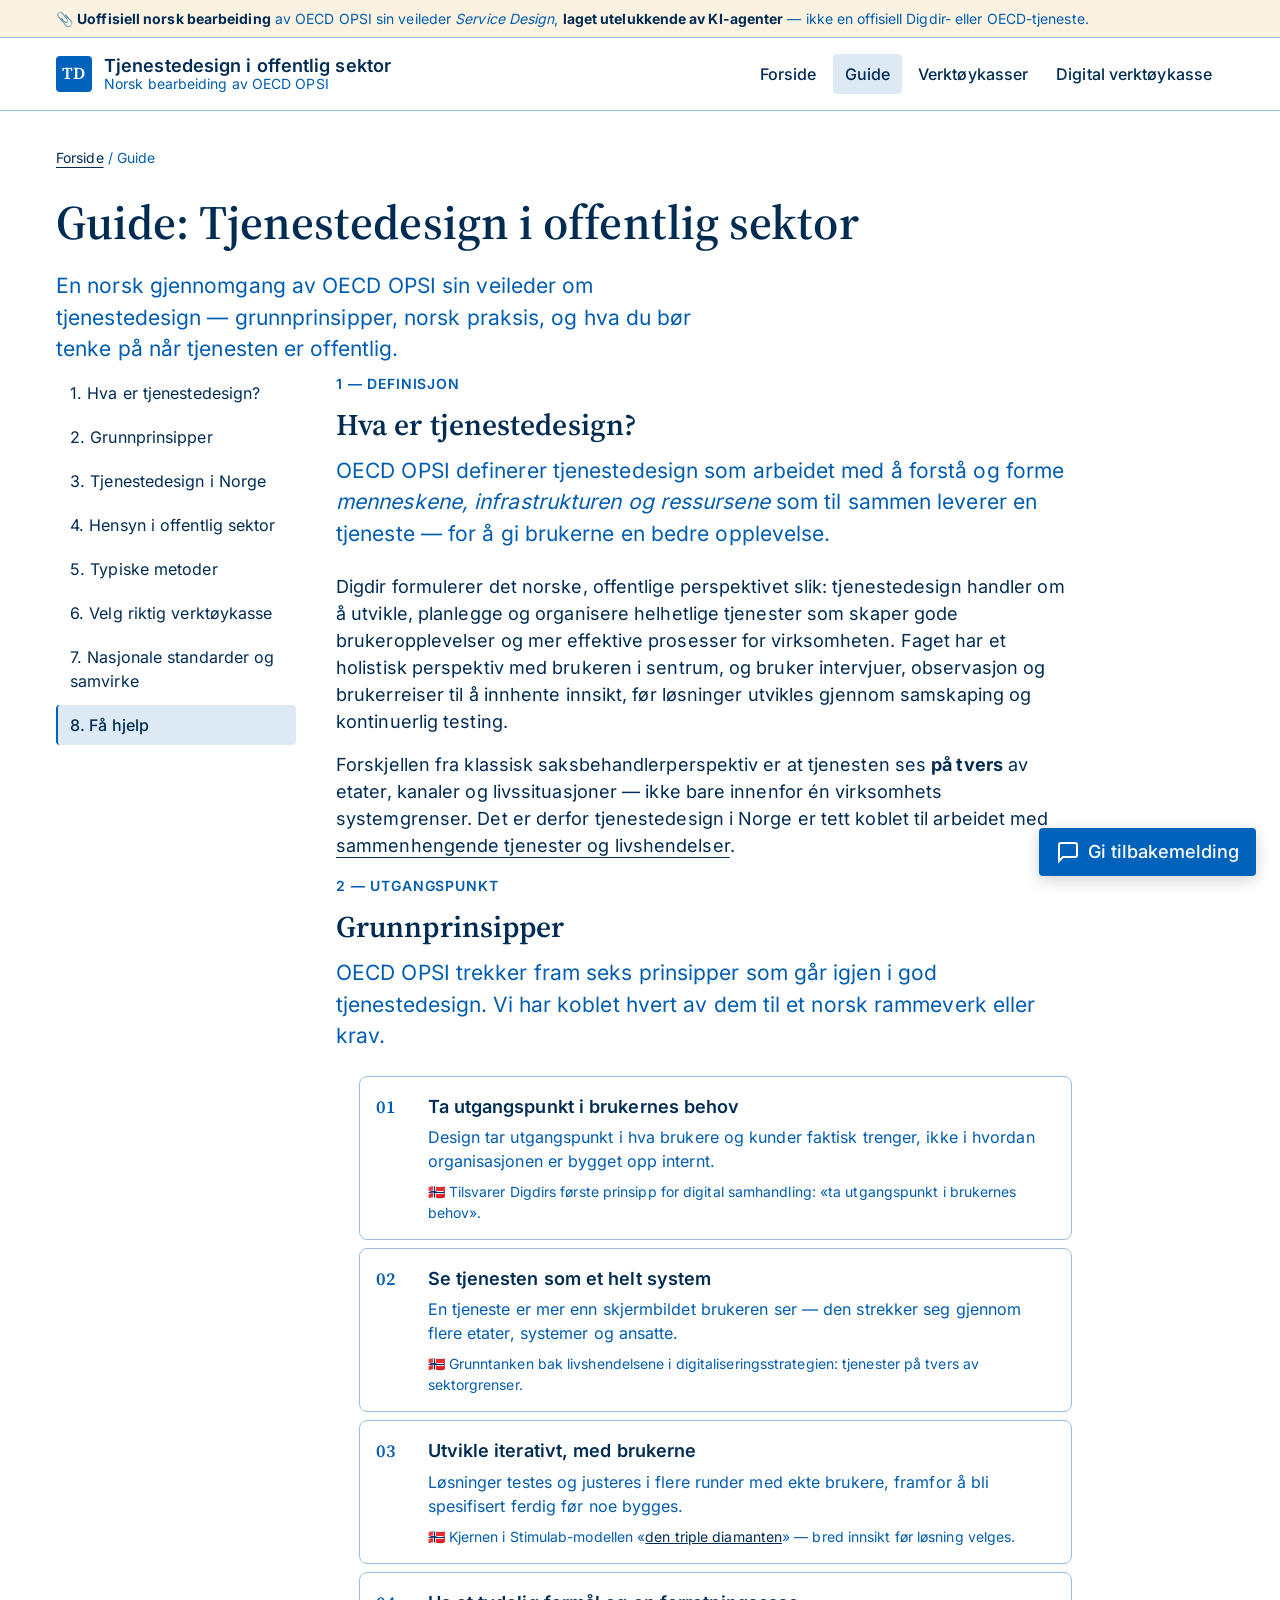
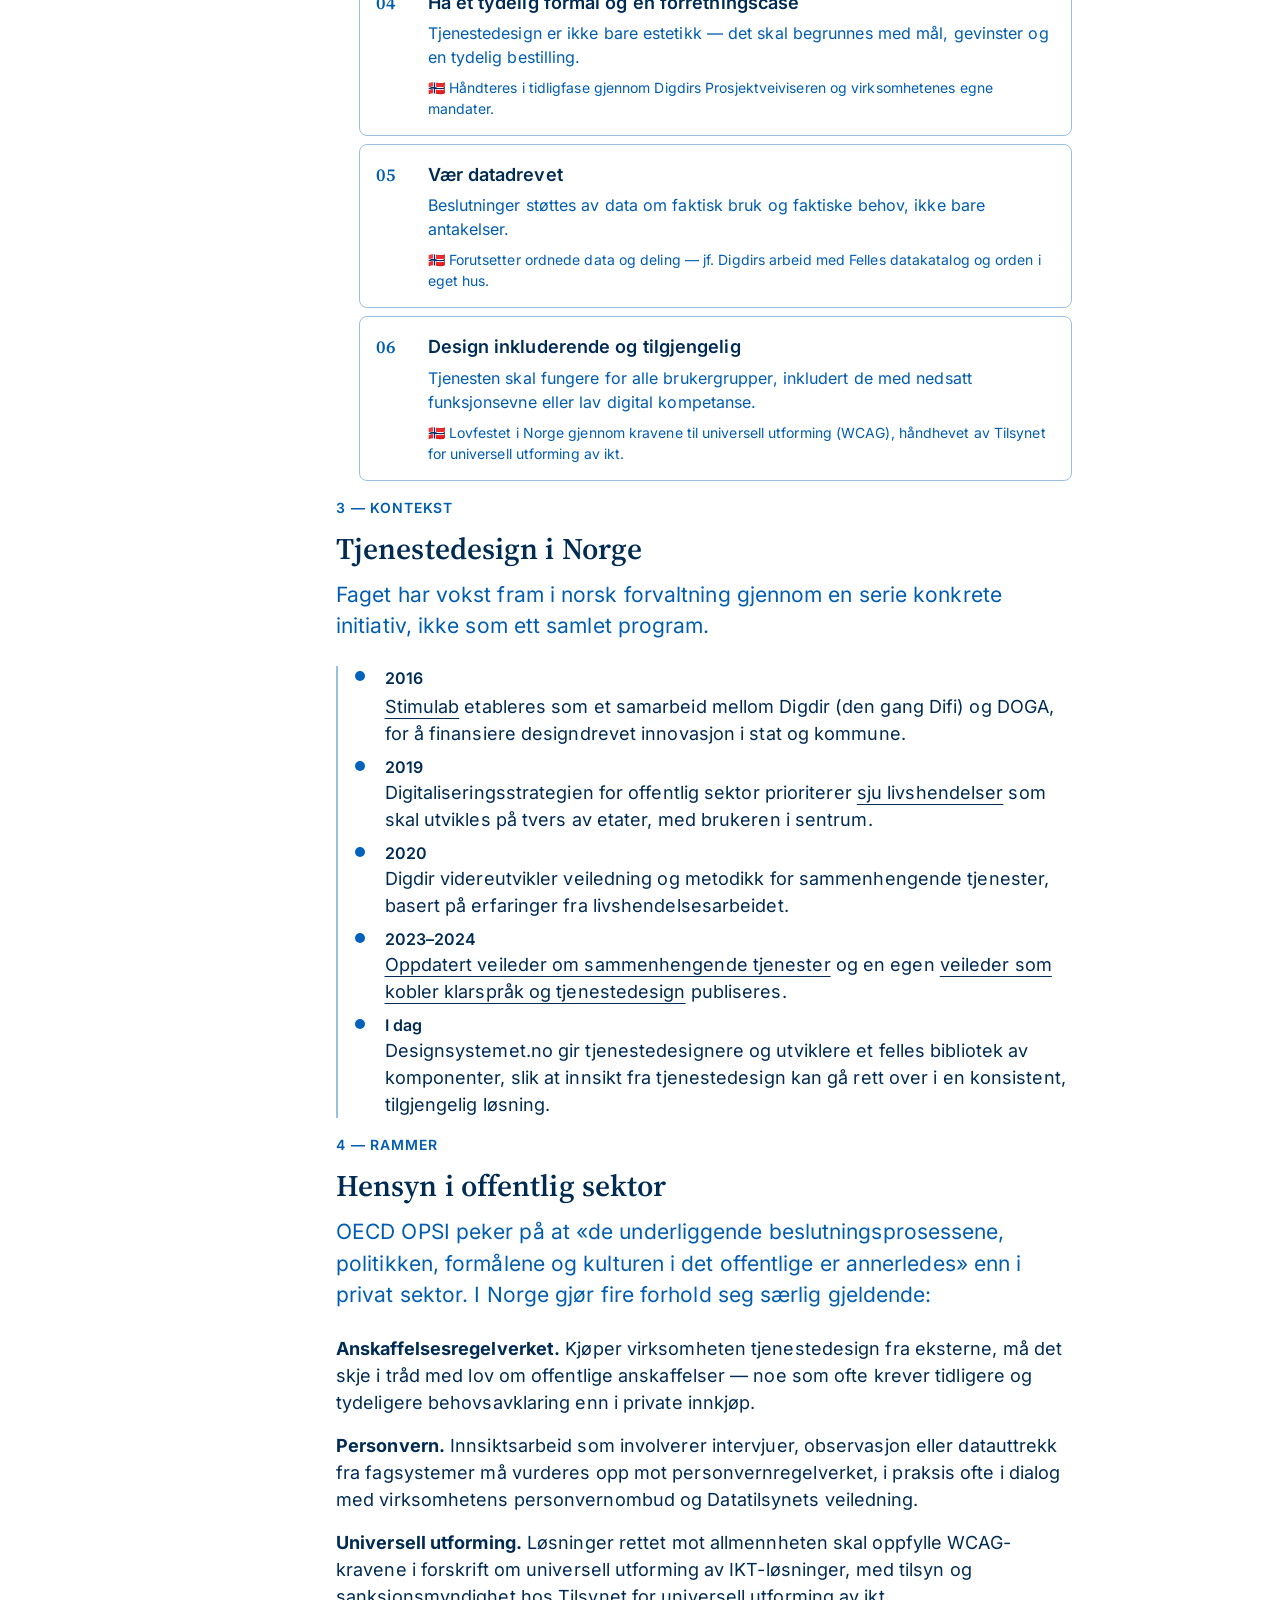
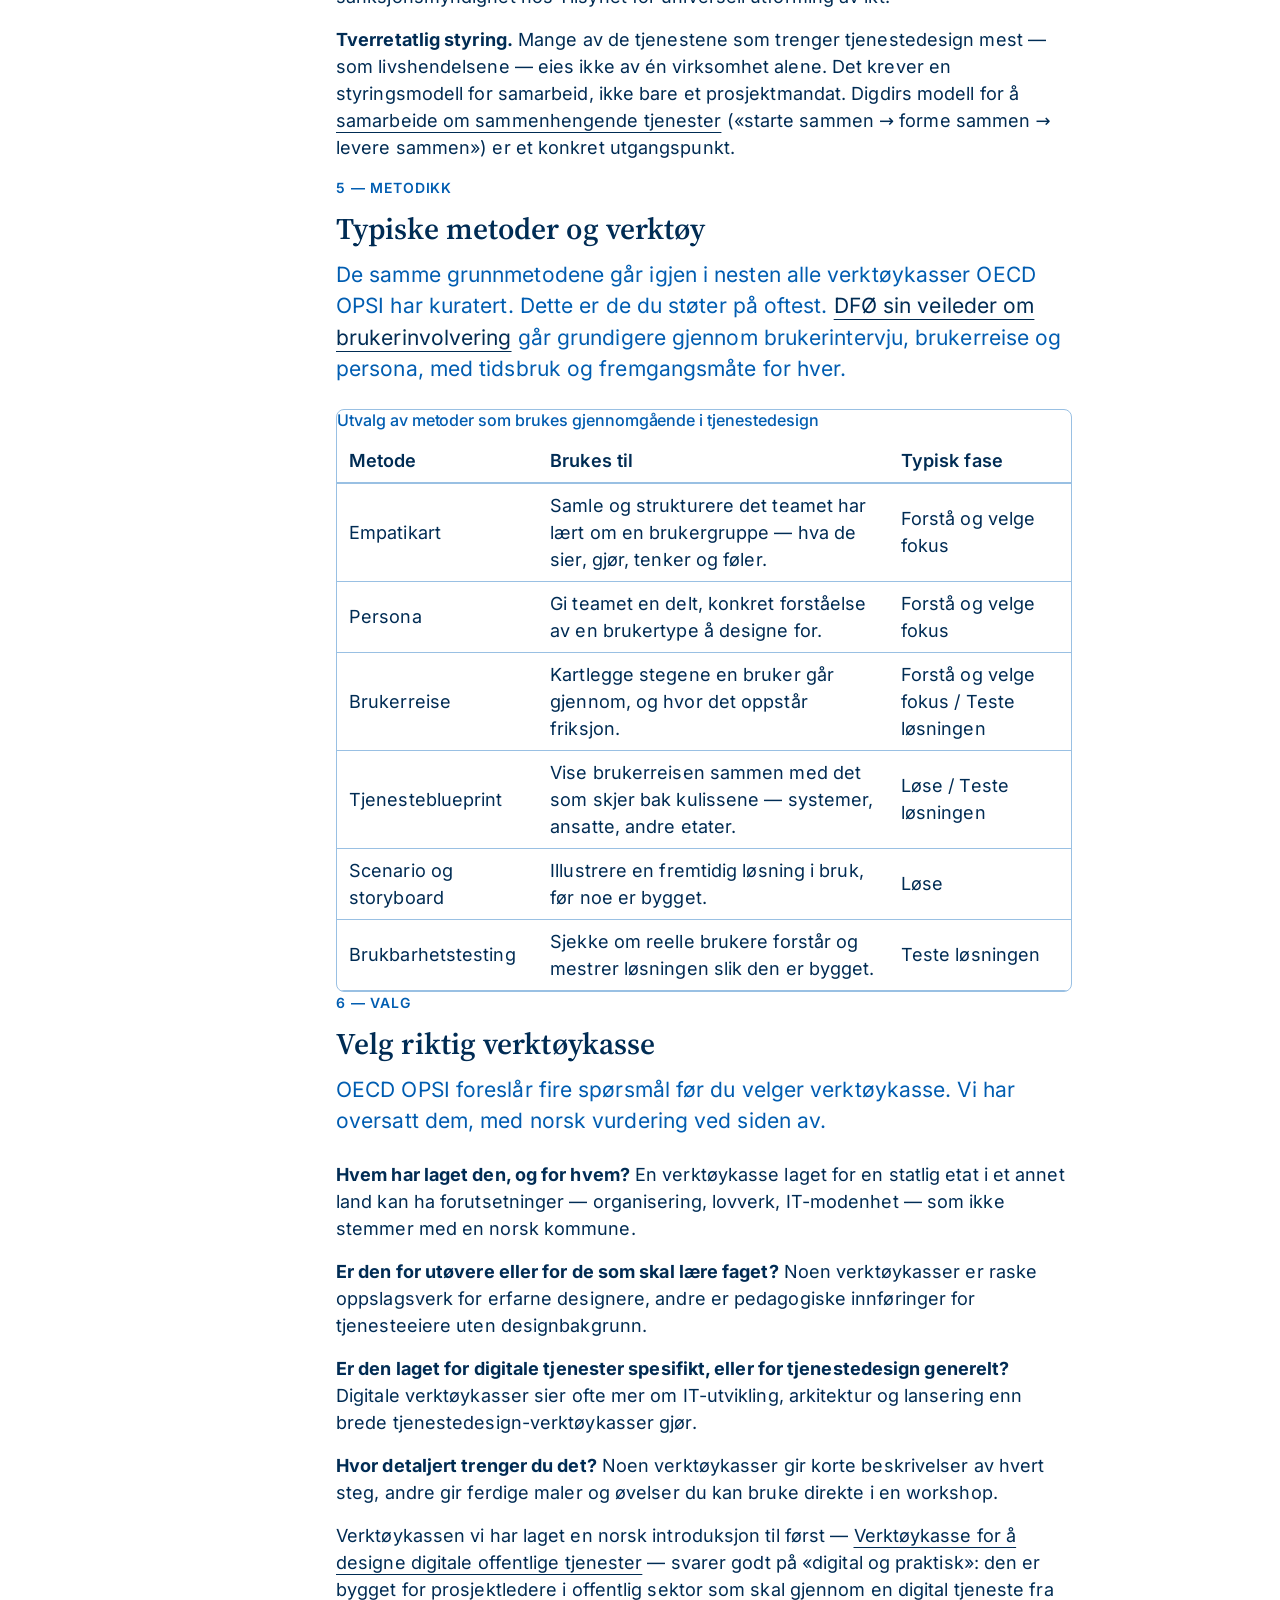
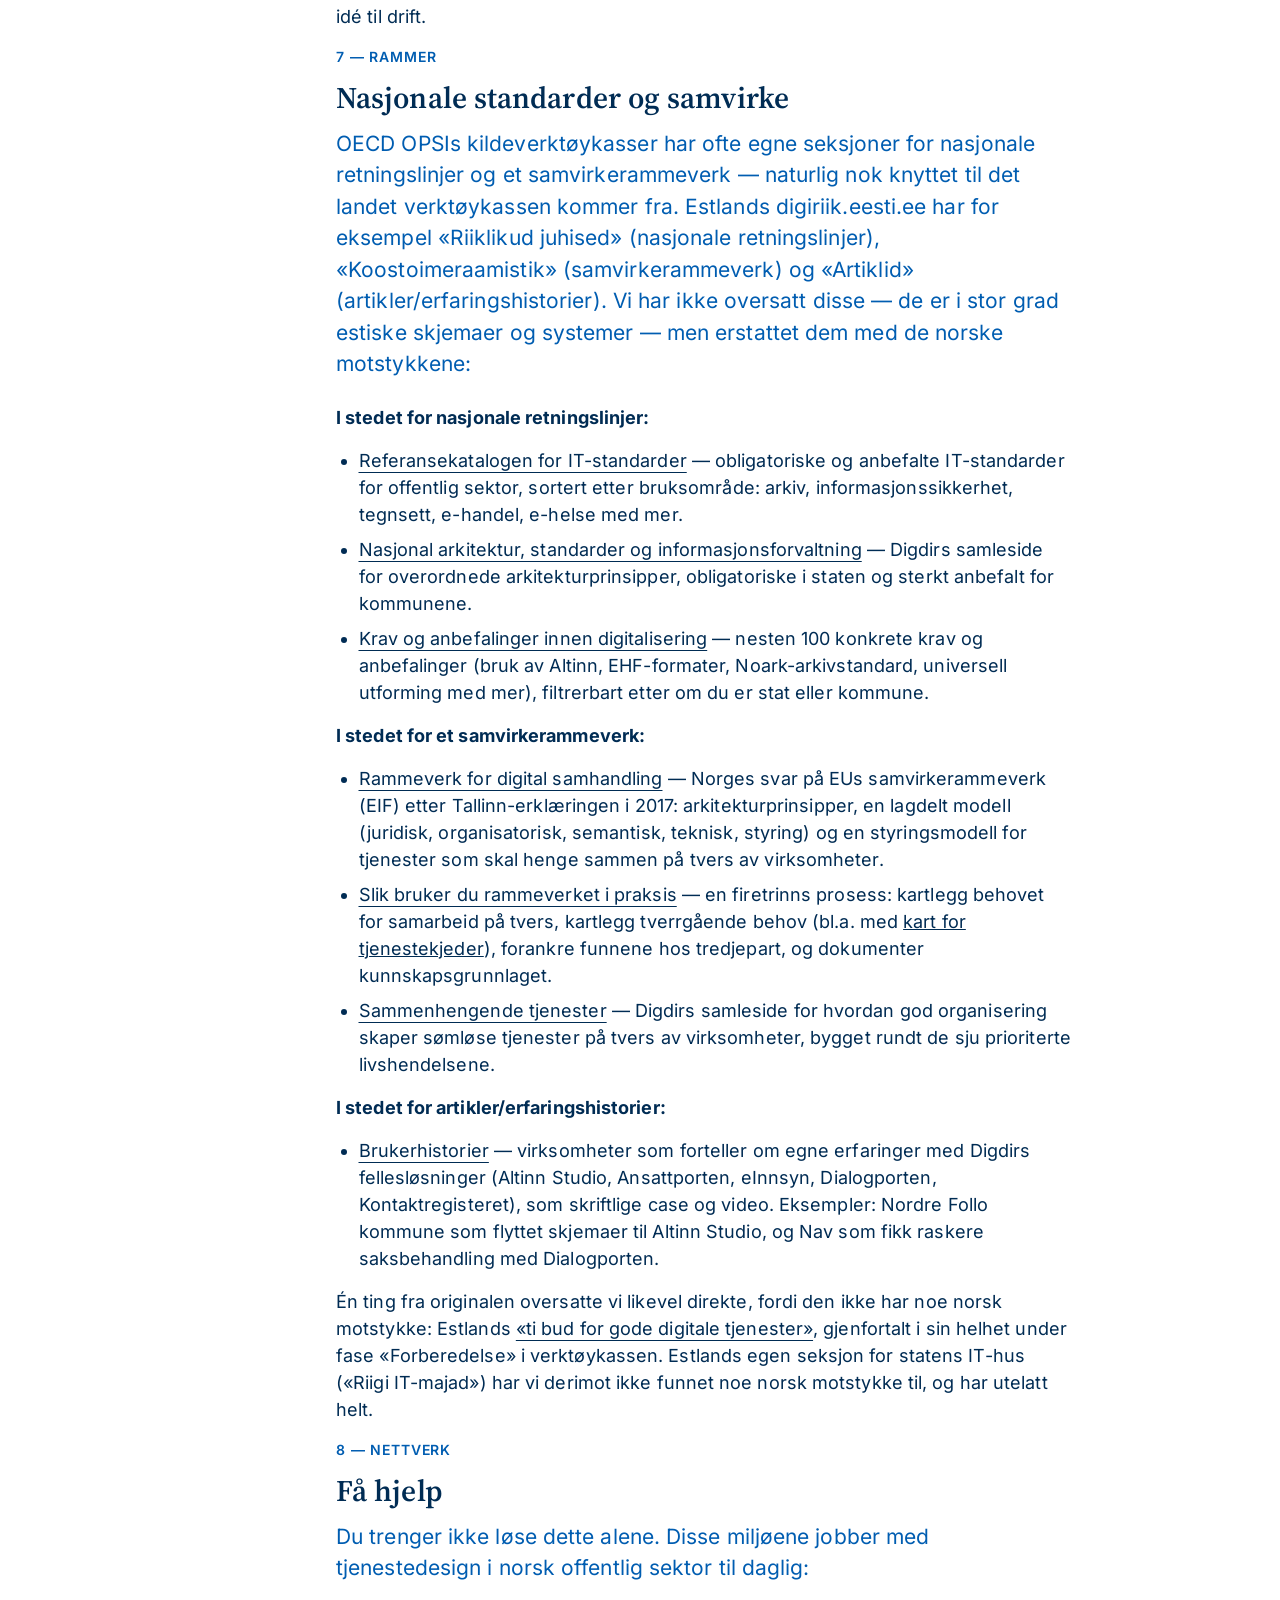
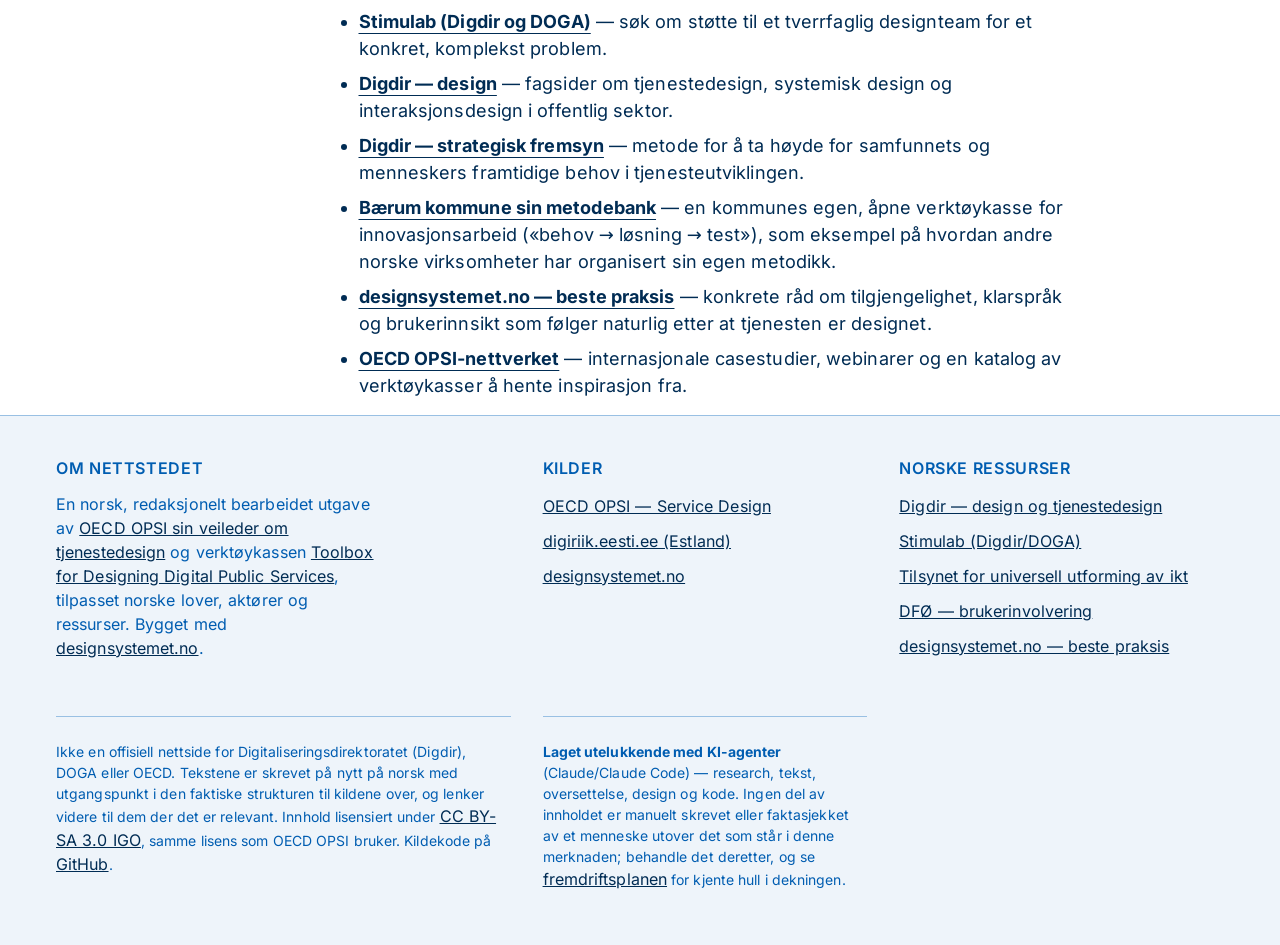
==== commit a024d0b6: "Legg til tilbakemeldingsknapp som åpner forhåndsutfylte GitHub-issues Statisk løsning uten backend: " ====
--- a/guide/index.html
+++ b/guide/index.html
@@ -270,6 +270,27 @@
   </div>
 </footer>
 
+<button type="button" class="ds-button feedback-fab" data-color="accent" id="feedback-open-btn" aria-haspopup="dialog">
+  <svg xmlns="http://www.w3.org/2000/svg" width="18" height="18" viewBox="0 0 24 24" fill="none" stroke="currentColor" stroke-width="2" aria-hidden="true"><path d="M21 15a2 2 0 0 1-2 2H7l-4 4V5a2 2 0 0 1 2-2h14a2 2 0 0 1 2 2z"></path></svg>
+  <span class="btn-label">Gi tilbakemelding</span>
+</button>
+
+<dialog class="feedback-dialog" id="feedback-dialog" aria-labelledby="feedback-dialog-title">
+  <div class="feedback-dialog__body">
+    <h2 id="feedback-dialog-title">Gi tilbakemelding</h2>
+    <p class="lead">Sendes som et innspill på GitHub — du logger inn med (eller oppretter) en gratis GitHub-konto for å fullføre innsendingen der.</p>
+    <div class="feedback-context" id="feedback-context"></div>
+    <div class="feedback-field">
+      <label for="feedback-text">Hva vil du si noe om?</label>
+      <textarea id="feedback-text" placeholder="Skriv tilbakemeldingen din her …"></textarea>
+    </div>
+    <div class="feedback-actions">
+      <button type="button" class="ds-button" data-variant="tertiary" data-color="neutral" id="feedback-cancel-btn">Avbryt</button>
+      <button type="button" class="ds-button" data-color="accent" id="feedback-submit-btn">Send inn på GitHub →</button>
+    </div>
+  </div>
+</dialog>
+
 <script>
 (function(){
   // --- Bridge Artifact-/nettleser-tema til designsystemet sitt data-color-scheme ---
@@ -294,6 +315,70 @@
     }, { rootMargin: '-20% 0px -70% 0px' });
     guideSections.forEach(function(s){ io.observe(s); });
   }
+
+  // --- Tilbakemelding: åpner GitHub sitt "nytt issue"-skjema, forhåndsutfylt med kontekst ---
+  var fbOpenBtn = document.getElementById('feedback-open-btn');
+  var fbDialog = document.getElementById('feedback-dialog');
+  if(fbOpenBtn && fbDialog && typeof fbDialog.showModal === 'function'){
+    var fbCancelBtn = document.getElementById('feedback-cancel-btn');
+    var fbSubmitBtn = document.getElementById('feedback-submit-btn');
+    var fbTextEl = document.getElementById('feedback-text');
+    var fbCtxEl = document.getElementById('feedback-context');
+    var fbPendingSelection = '';
+
+    function fbGatherContext(){
+      var openSections = Array.prototype.slice.call(document.querySelectorAll('main details[open] > summary'))
+        .map(function(s){
+          var title = s.querySelector('.s-title');
+          var text = title ? title.textContent : s.textContent;
+          return text.trim().replace(/\s+/g,' ');
+        })
+        .filter(Boolean);
+      return { url: location.href, title: document.title, openSections: openSections, selection: fbPendingSelection };
+    }
+
+    function fbEsc(s){
+      var d = document.createElement('div'); d.textContent = s; return d.innerHTML;
+    }
+
+    function fbRenderContext(ctx){
+      var lines = ['<div><strong>Side:</strong> ' + fbEsc(ctx.title) + '</div>'];
+      if(ctx.openSections.length){
+        lines.push('<div><strong>Åpne seksjoner:</strong> ' + fbEsc(ctx.openSections.slice(0,4).join(' › ')) + '</div>');
+      }
+      if(ctx.selection){
+        var sel = ctx.selection.length > 200 ? ctx.selection.slice(0,200) + '…' : ctx.selection;
+        lines.push('<div><strong>Merket tekst:</strong> «' + fbEsc(sel) + '»</div>');
+      }
+      fbCtxEl.innerHTML = lines.join('');
+    }
+
+    fbOpenBtn.addEventListener('click', function(){
+      var sel = window.getSelection ? window.getSelection().toString().trim() : '';
+      fbPendingSelection = sel;
+      fbRenderContext(fbGatherContext());
+      fbTextEl.value = '';
+      fbDialog.showModal();
+      fbTextEl.focus();
+    });
+    fbCancelBtn.addEventListener('click', function(){ fbDialog.close(); });
+    fbDialog.addEventListener('click', function(e){ if(e.target === fbDialog) fbDialog.close(); });
+    fbDialog.addEventListener('cancel', function(){});
+    fbSubmitBtn.addEventListener('click', function(){
+      var ctx = fbGatherContext();
+      var body = '**Side:** ' + ctx.url + '\n';
+      if(ctx.openSections.length){ body += '**Åpne seksjoner:** ' + ctx.openSections.join(' › ') + '\n'; }
+      if(ctx.selection){ body += '**Merket tekst:**\n> ' + ctx.selection.replace(/\n/g,'\n> ') + '\n'; }
+      body += '\n---\n\n' + (fbTextEl.value.trim() || '_(ingen tekst skrevet inn)_');
+      var title = 'Tilbakemelding: ' + ctx.title;
+      var issueUrl = 'https://github.com/FinnurO/tjenestedesign-no/issues/new'
+        + '?title=' + encodeURIComponent(title)
+        + '&body=' + encodeURIComponent(body)
+        + '&labels=' + encodeURIComponent('tilbakemelding');
+      window.open(issueUrl, '_blank', 'noopener');
+      fbDialog.close();
+    });
+  }
 })();
 </script>
 </body>
--- a/assets/css/site.css
+++ b/assets/css/site.css
@@ -23,7 +23,9 @@
 img{ max-width:100%; display:block; }
 [hidden]{ display:none !important; }
 
-a:not(.ds-button){ color: var(--ds-color-accent-text-default); }
+a:not(.ds-button):not(.ds-tag){ color: var(--ds-color-accent-text-default); }
+a.ds-tag{ text-decoration:none; cursor:pointer; }
+a.ds-tag:hover{ background: var(--ds-color-surface-hover); }
 a.plain{ color:inherit; text-decoration:none; }
 
 ::selection{ background: var(--ds-color-accent-surface-tinted); color: var(--ds-color-accent-text-default); }
@@ -212,3 +214,19 @@
 
 .skip-to-content{ position:absolute; left:-999px; top:auto; }
 .skip-to-content:focus{ position:fixed; left:1rem; top:1rem; z-index:100; }
+
+/* ---------- Tilbakemeldingsknapp og -dialog ---------- */
+.feedback-fab{ position:fixed; right:var(--ds-size-6); bottom:var(--ds-size-6); z-index:50; box-shadow:0 4px 16px rgba(0,0,0,.18); }
+@media (max-width:640px){ .feedback-fab{ right:var(--ds-size-4); bottom:var(--ds-size-4); } .feedback-fab span.btn-label{ display:none; } }
+.feedback-dialog{ border:none; border-radius:var(--ds-border-radius-lg); padding:0; max-width:34rem; width:calc(100vw - 2rem); background:var(--ds-color-background-default); color:var(--ds-color-text-default); }
+.feedback-dialog::backdrop{ background:rgba(0,0,0,.45); }
+.feedback-dialog__body{ padding:var(--ds-size-6); }
+.feedback-dialog h2{ font-family:var(--site-font-display); font-size:var(--ds-heading-sm-font-size); margin:0 0 var(--ds-size-2); }
+.feedback-dialog p.lead{ margin:0 0 var(--ds-size-5); color:var(--ds-color-text-subtle); font-size:var(--ds-body-sm-font-size); }
+.feedback-field{ display:block; margin-bottom:var(--ds-size-5); }
+.feedback-field label{ display:block; font-size:var(--ds-body-sm-font-size); font-weight:500; margin-bottom:var(--ds-size-2); }
+.feedback-field textarea{ width:100%; min-height:7rem; resize:vertical; font:inherit; font-size:var(--ds-body-sm-font-size); padding:var(--ds-size-3); border:1px solid var(--ds-color-border-default); border-radius:var(--ds-border-radius-md); background:var(--ds-color-background-default); color:var(--ds-color-text-default); box-sizing:border-box; }
+.feedback-field textarea:focus-visible{ outline:3px solid var(--ds-color-focus-outer); outline-offset:1px; }
+.feedback-context{ background:var(--ds-color-surface-tinted); border:1px solid var(--ds-color-border-subtle); border-radius:var(--ds-border-radius-md); padding:var(--ds-size-3) var(--ds-size-4); font-size:var(--ds-body-xs-font-size); color:var(--ds-color-text-subtle); margin-bottom:var(--ds-size-5); display:flex; flex-direction:column; gap:var(--ds-size-1); }
+.feedback-context strong{ color:var(--ds-color-text-default); }
+.feedback-actions{ display:flex; justify-content:flex-end; gap:var(--ds-size-3); flex-wrap:wrap; }
